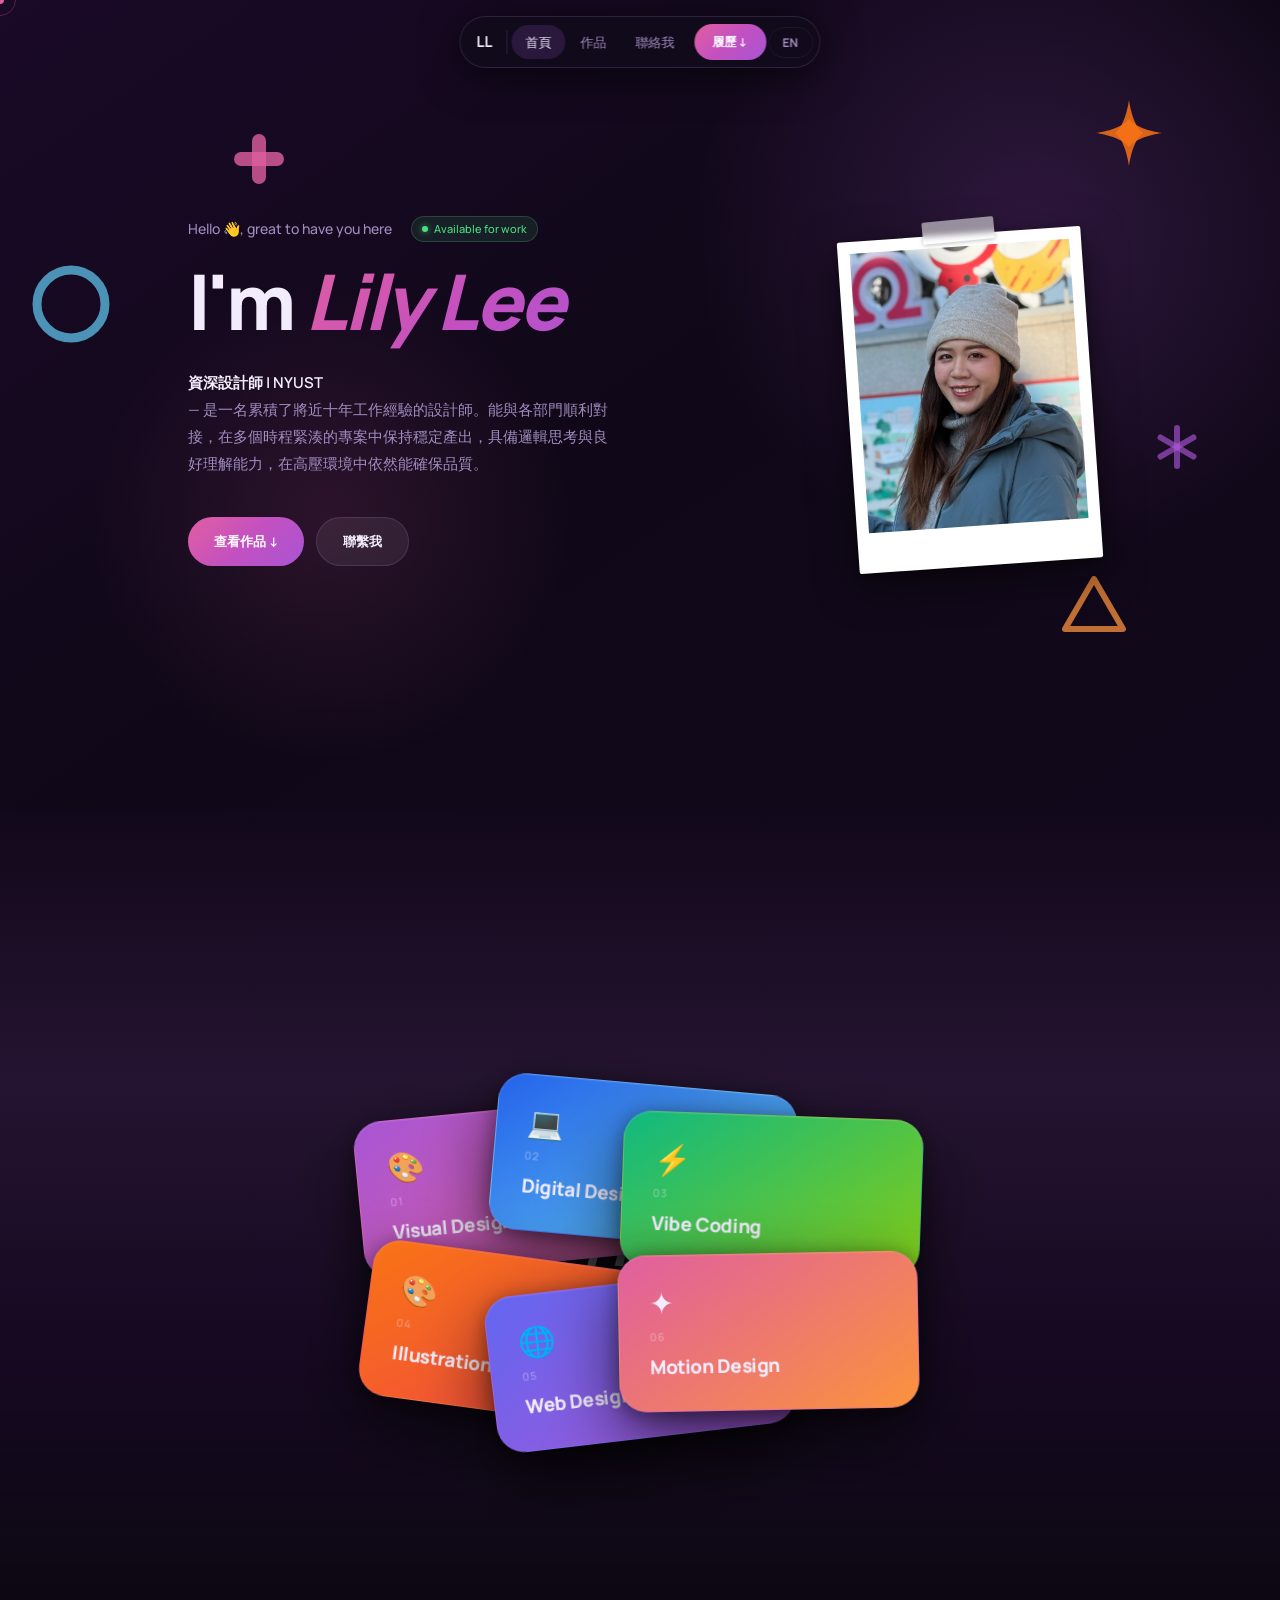
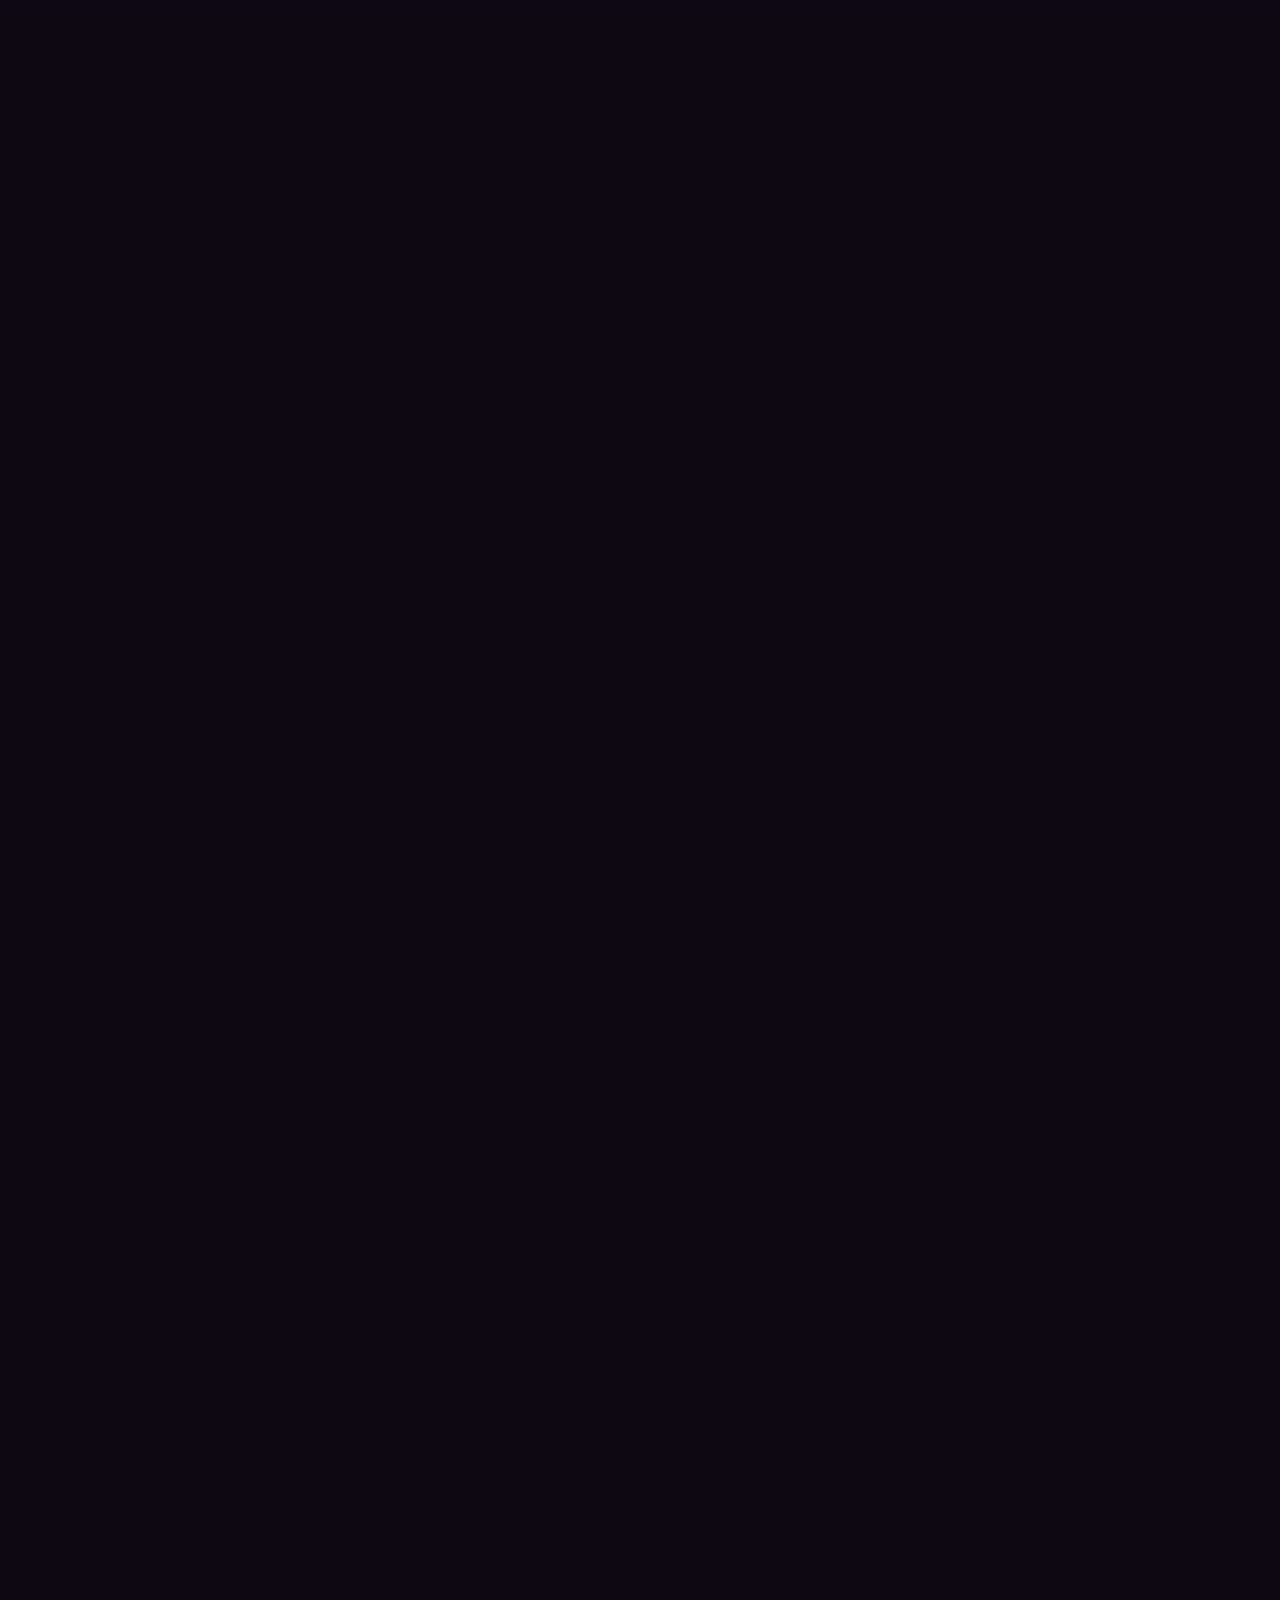
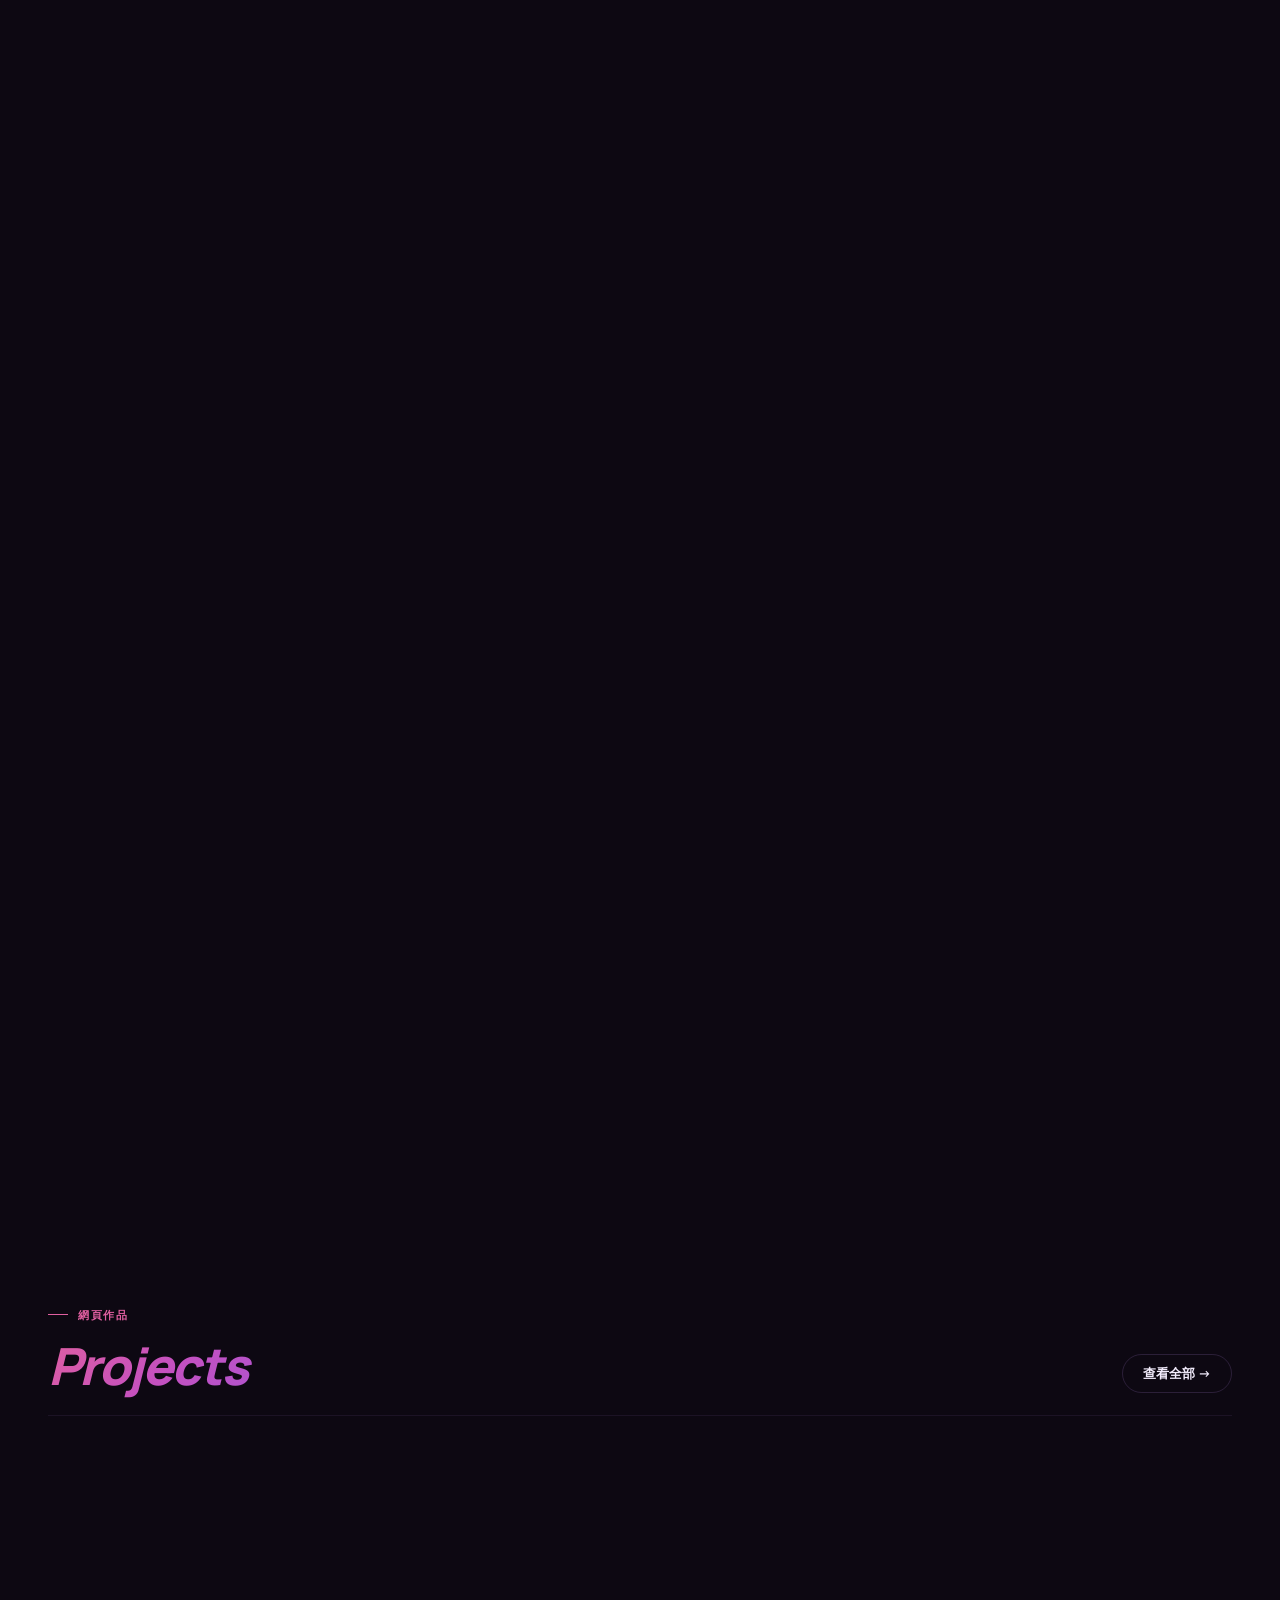
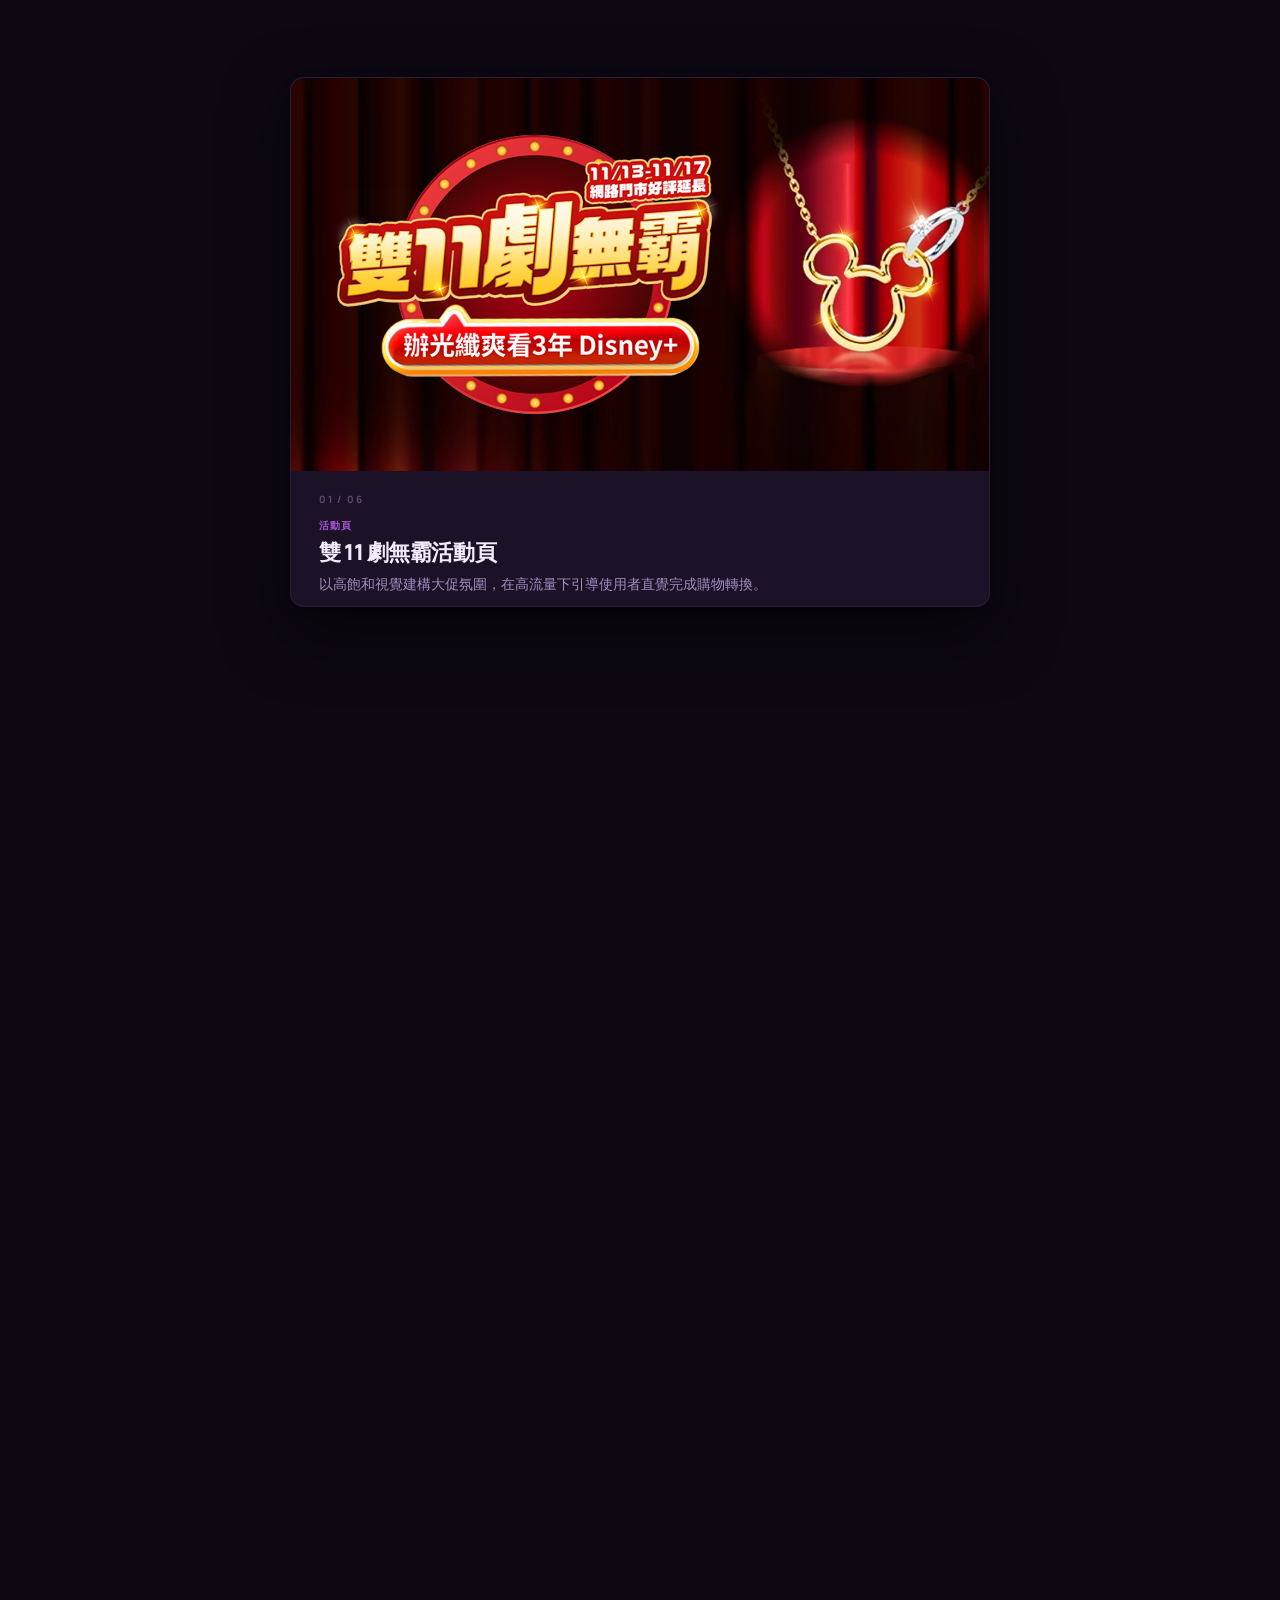
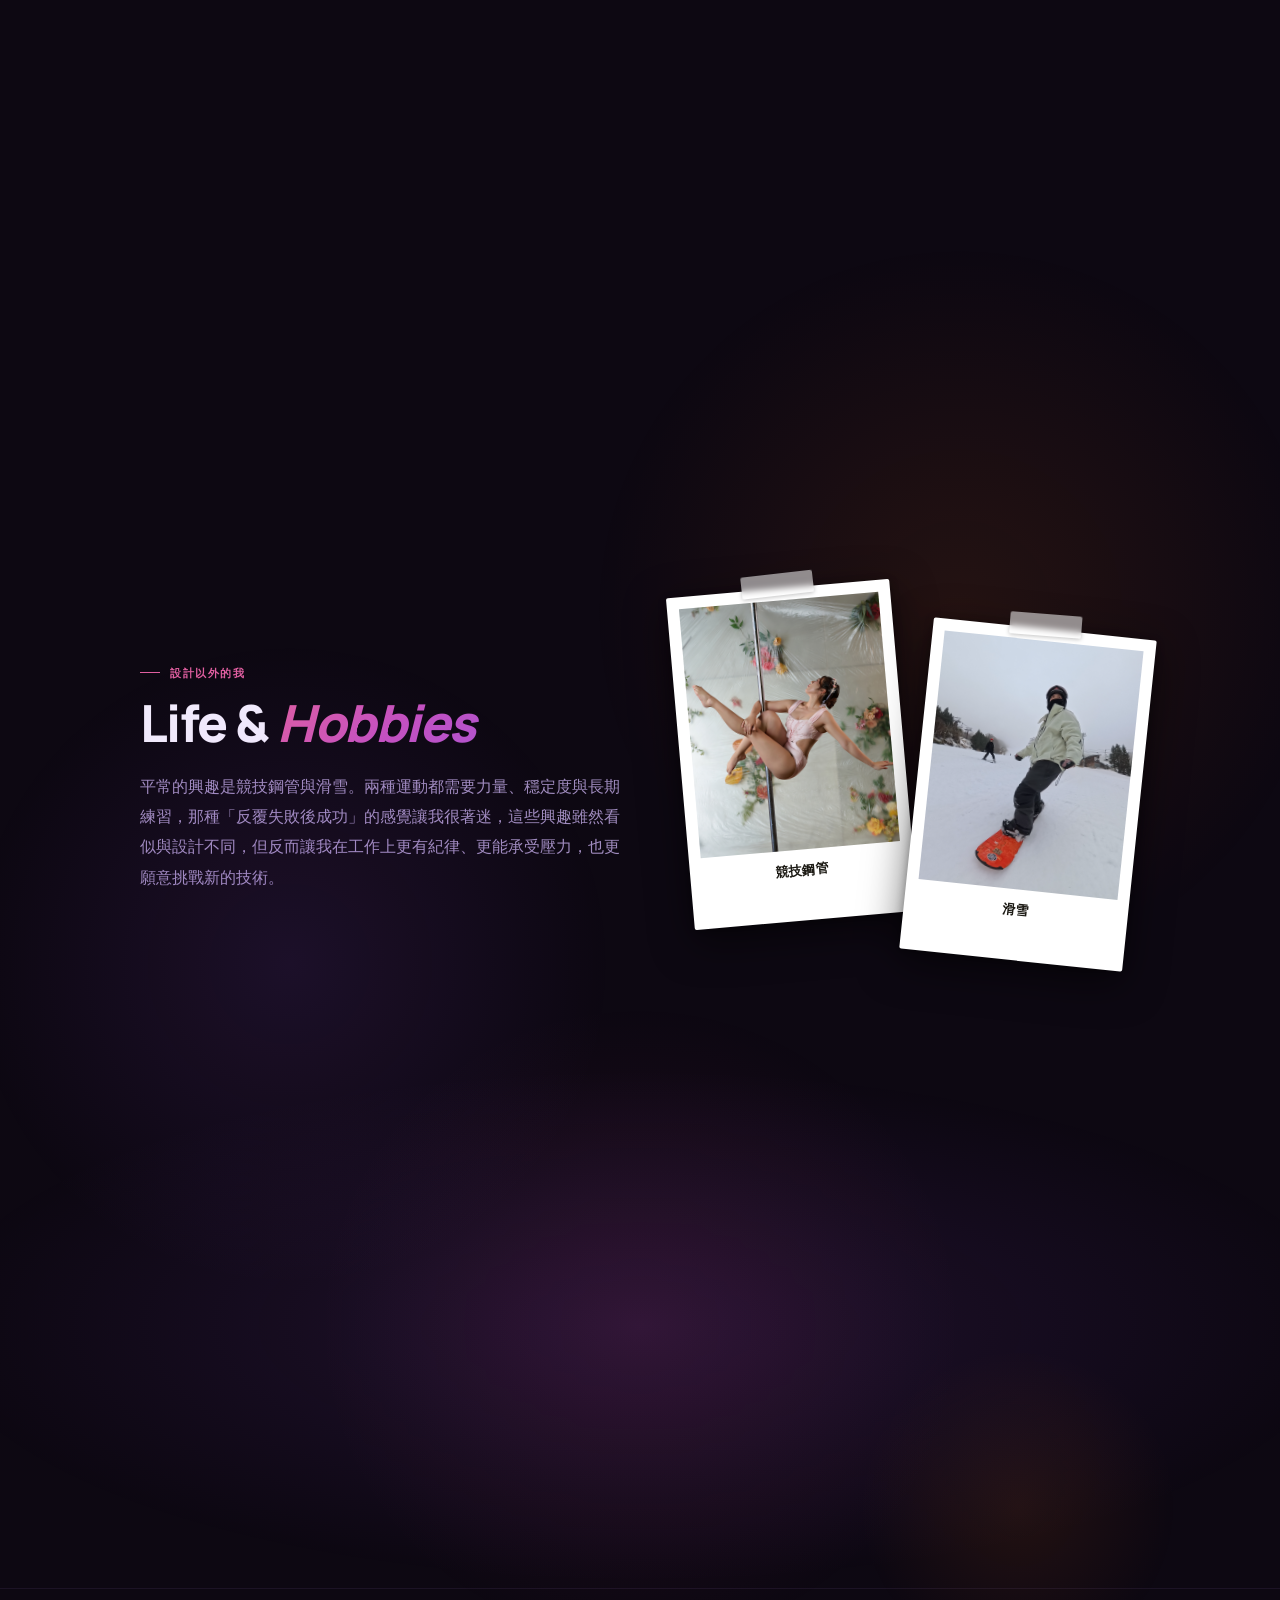
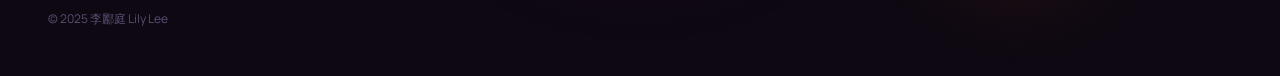
==== index.html @ 50ab71c8 "Add files via upload" ====
<!DOCTYPE html>
<html lang="zh-Hant">
<head>
<meta charset="UTF-8">
<meta name="viewport" content="width=device-width, initial-scale=1.0, maximum-scale=1.0, user-scalable=no">
<title>Lily Lee — Web Designer</title>
<link rel="icon" type="image/svg+xml" href="favicon.svg">
<link rel="preconnect" href="https://fonts.googleapis.com">
<link href="https://fonts.googleapis.com/css2?family=Manrope:wght@300;400;500;600;700;800&display=swap" rel="stylesheet">
<link rel="stylesheet" href="style.css">
</head>
<body>

<div class="cur" id="cur"></div>
<div class="cur-ring" id="curRing"></div>

<!-- ── FLOATING PILL NAV ── -->
<nav>
  <a href="#" class="nav-logo" onclick="goPage('home',event)">LL</a>
  <div class="nav-links" id="navLinks">
    <a href="#" id="nl-home" class="active" onclick="goPage('home',event)" data-i18n="nav-home">首頁</a>
    <a href="#" onclick="goAnchor('projects',event)" data-i18n="nav-projects">作品</a>
<a href="#" onclick="goAnchor('contact',event)" data-i18n="nav-contact">聯絡我</a>
  </div>
  <a href="#" class="nav-resume-btn" onclick="goPage('resume',event)" data-i18n="nav-resume">履歷 ↓</a>
  <button class="lang-btn" id="langBtn" onclick="toggleLang()">EN</button>
</nav>

<!-- ══════════════════════ HOME ══════════════════════ -->
<div id="page-home" class="page active" style="padding-top:0;">

  <!-- HERO -->
  <section class="hero">

    <!-- Geometric shapes -->
    <div class="hero-shapes">

      <!-- ✦ 4-star sparkle · top-right · orange · spins CW · parallax up fast -->
      <svg class="hs-spin-cw" data-depth="-0.08" width="72" height="72" style="top:12%;right:9%;" viewBox="0 0 72 72">
        <path d="M36 3C36 3 39 28 50 36C39 44 36 69 36 69C36 69 33 44 22 36C33 28 36 3 36 3Z" fill="#f97316" opacity=".85"/>
        <path d="M3 36C3 36 28 33 36 22C44 33 69 36 69 36C69 36 44 39 36 50C28 39 3 36 3 36Z" fill="#f97316" opacity=".85"/>
      </svg>

      <!-- ◯ thick circle ring · left · baby blue · parallax up slow -->
      <svg data-depth="-0.04" width="90" height="90" style="top:32%;left:2%;" viewBox="0 0 90 90">
        <circle cx="45" cy="45" r="34" fill="none" stroke="#60c8f0" stroke-width="9" opacity=".72"/>
      </svg>

      <!-- ✚ rounded cross · upper-left · pink · spins CCW -->
      <svg class="hs-spin-ccw" data-depth="-0.06" width="58" height="58" style="top:16%;left:18%;" viewBox="0 0 58 58">
        <rect x="22" y="4" width="14" height="50" rx="7" fill="#e05fa0" opacity=".8"/>
        <rect x="4" y="22" width="50" height="14" rx="7" fill="#e05fa0" opacity=".8"/>
      </svg>

      <!-- △ triangle outline · bottom-right · orange · parallax down -->
      <svg data-depth="0.06" width="64" height="56" style="bottom:22%;right:12%;" class="hs-hide-mobile" viewBox="0 0 64 56">
        <polygon points="32,3 61,53 3,53" fill="none" stroke="#fb923c" stroke-width="6" stroke-linejoin="round" opacity=".75"/>
      </svg>


      <!-- ✱ asterisk burst · center-right · purple · spins CW slow -->
      <svg class="hs-spin-cw" style="animation-duration:28s;top:52%;right:6%;" data-depth="-0.05" width="52" height="52" viewBox="0 0 52 52">
        <rect x="23" y="4" width="6" height="44" rx="3" fill="#a855d4" opacity=".65"/>
        <rect x="23" y="4" width="6" height="44" rx="3" fill="#a855d4" opacity=".65" transform="rotate(60 26 26)"/>
        <rect x="23" y="4" width="6" height="44" rx="3" fill="#a855d4" opacity=".65" transform="rotate(120 26 26)"/>
      </svg>

    </div>

    <div class="hero-inner">
      <div class="hero-left">
        <p class="hello-line reveal">
          <span data-i18n="hero-hello">Hello 👋，很高興你來到這裡</span> &nbsp;
          <span class="status-dot" data-i18n="hero-status">接受工作邀約</span>
        </p>
        <h1 class="hero-h1 reveal r2">
          I'm <span class="grad-text"><br class="mobile-br">Lily Lee</span>
        </h1>
        <p class="hero-bio reveal r3" data-i18n="hero-bio">
          <strong>李酈庭 (Lily Lee)</strong>
           <br>— 是一名累積了將近十年工作經驗的設計師。能與各部門順利對接，在多個時程緊湊的專案中保持穩定產出，具備邏輯思考與良好理解能力，在高壓環境中依然能確保品質。
        </p>
        <div class="btn-row reveal r4">
          <a href="#" class="btn-fill" onclick="goAnchor('projects',event)" data-i18n="hero-cta1">查看作品 ↓</a>
          <a href="#" class="btn-ghost" onclick="goAnchor('contact',event)" data-i18n="hero-cta2">聯繫我</a>
        </div>
      </div>

      <!-- 照片卡 -->
      <div class="hero-right">
        <div class="photo-card">
          <div class="photo-tape"></div>
          <div class="photo-frame">
            <img src="images/me2.webp" alt="Lily Lee">
          </div>
          <!-- 幾何裝飾 -->
          <svg class="photo-deco pd-star" viewBox="0 0 24 24" width="30" height="30">
            <path d="M12 1C12 1 13.2 10 17 12C13.2 14 12 23 12 23C12 23 10.8 14 7 12C10.8 10 12 1 12 1Z" fill="#fb923c"/>
            <path d="M1 12C1 12 10 10.8 12 7C14 10.8 23 12 23 12C23 12 14 13.2 12 17C10 13.2 1 12 1 12Z" fill="#fb923c"/>
          </svg>
          <svg class="photo-deco pd-ring" viewBox="0 0 32 32" width="36" height="36">
            <circle cx="16" cy="16" r="11" fill="none" stroke="#60c8f0" stroke-width="4"/>
          </svg>
          <svg class="photo-deco pd-cross" viewBox="0 0 24 24" width="26" height="26">
            <rect x="10" y="2" width="4" height="20" rx="2" fill="#e05fa0"/>
            <rect x="2" y="10" width="20" height="4" rx="2" fill="#e05fa0"/>
          </svg>
        </div>
      </div>
    </div>
  </section>

  <!-- ══ SKILLSET SCROLL ══ -->
  <div class="skillset-scroll" id="skillsetSection">
    <div class="skillset-sticky">

      <!-- Title underneath -->
      <div class="skillset-title-wrap">
        <p class="skillset-eyebrow" data-i18n="skills-eyebrow">What I bring to the table</p>
        <h2 class="skillset-h2">My <em>'Hire Me'</em><br>Skillset</h2>
        <ul class="sk-mobile-list">
          <li><span class="sk-ml-icon">🎨</span><span data-i18n="sk1">Visual Design</span></li>
          <li><span class="sk-ml-icon">💻</span><span data-i18n="sk2">Digital Design</span></li>
          <li><span class="sk-ml-icon">⚡</span><span data-i18n="sk3">Vibe Coding</span></li>
          <li><span class="sk-ml-icon">🎨</span><span data-i18n="sk4">Illustration</span></li>
          <li><span class="sk-ml-icon">🌐</span><span data-i18n="sk5">Web Design</span></li>
          <li><span class="sk-ml-icon">✦</span><span data-i18n="sk6">Motion &amp; Design</span></li>
        </ul>
      </div>

      <!-- Cards on top -->
      <div class="skillset-cards-stage" id="skStage">
        <div class="sk-card" id="sk0">
          <span class="sk-card-icon">🎨</span>
          <span class="sk-card-num">01</span>
          <span class="sk-card-name" data-i18n="sk1">Visual Design</span>
        </div>
        <div class="sk-card" id="sk1">
          <span class="sk-card-icon">💻</span>
          <span class="sk-card-num">02</span>
          <span class="sk-card-name" data-i18n="sk2">Digital Design</span>
        </div>
        <div class="sk-card" id="sk2">
          <span class="sk-card-icon">⚡</span>
          <span class="sk-card-num">03</span>
          <span class="sk-card-name" data-i18n="sk3">Vibe Coding</span>
        </div>
        <div class="sk-card" id="sk3">
          <span class="sk-card-icon">🎨</span>
          <span class="sk-card-num">04</span>
          <span class="sk-card-name" data-i18n="sk4">Illustration</span>
        </div>
        <div class="sk-card" id="sk4">
          <span class="sk-card-icon">🌐</span>
          <span class="sk-card-num">05</span>
          <span class="sk-card-name" data-i18n="sk5">Web Design</span>
        </div>
        <div class="sk-card" id="sk5">
          <span class="sk-card-icon">✦</span>
          <span class="sk-card-num">06</span>
          <span class="sk-card-name" data-i18n="sk6">Motion &amp;Design</span>
        </div>
      </div>

    </div>
  </div>

  <!-- WEB PROJECTS -->
  <section class="section" id="projects">
    <div class="sec-header reveal">
      <div>
        <p class="eyebrow" data-i18n="proj-eyebrow">網頁作品</p>
        <h2 class="sec-title"><span class="grad-text">Projects</span></h2>
      </div>
      <a href="#" class="view-all" onclick="goPage('portfolio',event)" data-i18n="proj-viewall">查看全部 →</a>
    </div>

  </section>

  <!-- STACKING PROJECT CARDS -->
  <div class="project-stack" id="projectStack">
    <div class="ps-sticky">
      <div class="ps-stage">

        <a href="https://stirring-tartufo-db40a0.netlify.app/" class="ps-card" id="ps0" target="_blank" rel="noopener">
          <div class="ps-thumb">
            <img src="images/project-01.webp" alt="雙11">
          </div>
          <div class="ps-body">
            <div class="ps-num">01 / 06</div>
            <span class="web-label" data-i18n="p1-label">活動頁</span>
            <div class="ps-name" data-i18n="p1-name">雙 11 劇無霸活動頁</div>
            <p class="ps-desc" data-i18n="p1-desc">強烈視覺張力帶動促銷氛圍的雙十一活動頁。</p>
            <div class="web-cta ps-cta"><span class="web-cta-text">View Project</span><div class="web-arrow">↗</div></div>
          </div>
        </a>

        <a href="/wbc.html" class="ps-card" id="ps1" target="_blank" rel="noopener">
          <div class="ps-thumb">
            <img src="images/project-09.webp" alt="WBC">
          </div>
          <div class="ps-body">
            <div class="ps-num">02 / 06</div>
            <span class="web-label" data-i18n="p2-label">活動頁</span>
            <div class="ps-name" data-i18n="p2-name">WBC活動頁</div>
            <p class="ps-desc" data-i18n="p2-desc">動感視覺呈現賽事臨場感。</p>
            <div class="web-cta ps-cta"><span class="web-cta-text">View Project</span><div class="web-arrow">↗</div></div>
          </div>
        </a>

        <a href="https://www.homeplus.net.tw/cable/page/bdkf2g" class="ps-card" id="ps2" target="_blank" rel="noopener">
          <div class="ps-thumb">
            <img src="images/project-03.webp" alt="智慧社區">
          </div>
          <div class="ps-body">
            <div class="ps-num">03 / 06</div>
            <span class="web-label" data-i18n="p3-label">活動頁</span>
            <div class="ps-name" data-i18n="p3-name">智慧社區活動頁</div>
            <p class="ps-desc" data-i18n="p3-desc">清晰呈現智慧家庭方案特色與使用情境。</p>
            <div class="web-cta ps-cta"><span class="web-cta-text">View Project</span><div class="web-arrow">↗</div></div>
          </div>
        </a>

        <a href="https://dribbble.com/abbylee1994" class="ps-card" id="ps3" target="_blank" rel="noopener">
          <div class="ps-thumb"><img src="images/project-04.webp" alt="插畫"></div>
          <div class="ps-body">
            <div class="ps-num">04 / 06</div>
            <span class="web-label" data-i18n="p4-label">平面 &amp; 插畫</span>
            <div class="ps-name" data-i18n="p4-name">平面與插畫作品集</div>
            <p class="ps-desc" data-i18n="p4-desc">Dribbble 上的平面設計與插畫創作。</p>
            <div class="web-cta ps-cta"><span class="web-cta-text">Dribbble ↗</span><div class="web-arrow">↗</div></div>
          </div>
        </a>

        <a href="https://effervescent-cannoli-8a8cd6.netlify.app/" class="ps-card" id="ps4" target="_blank" rel="noopener">
          <div class="ps-thumb"><img src="images/project-05.webp" alt="母親節"></div>
          <div class="ps-body">
            <div class="ps-num">05 / 06</div>
            <span class="web-label" data-i18n="p5-label">活動頁</span>
            <div class="ps-name" data-i18n="p5-name">歡慶母親節活動頁</div>
            <p class="ps-desc" data-i18n="p5-desc">溫暖色調情感導向的節日氛圍活動頁。</p>
            <div class="web-cta ps-cta"><span class="web-cta-text">View Project</span><div class="web-arrow">↗</div></div>
          </div>
        </a>

        <a href="https://incredible-licorice-6eb129.netlify.app/" class="ps-card" id="ps5" target="_blank" rel="noopener">
          <div class="ps-thumb"><img src="images/project-06.webp" alt="Cafe!n"></div>
          <div class="ps-body">
            <div class="ps-num">06 / 06</div>
            <span class="web-label" data-i18n="p6-label">活動頁</span>
            <div class="ps-name" data-i18n="p6-name">Cafe!n 活動頁</div>
            <p class="ps-desc" data-i18n="p6-desc">品牌個性結合清晰行動引導的咖啡品牌專頁。</p>
            <div class="web-cta ps-cta"><span class="web-cta-text">View Project</span><div class="web-arrow">↗</div></div>
          </div>
        </a>

      </div>
      <div class="ps-footer" id="psFooter">
        <a href="#" class="view-all-cta" onclick="goPage('portfolio',event)" data-i18n="proj-viewall">查看全部 →</a>
      </div>
    </div>
  </div>


  <!-- HOBBIES -->
  <section class="section hobbies-section">
    <div class="hobbies-inner">

      <!-- 左：文案 -->
      <div class="hobbies-text reveal">
        <p class="eyebrow" data-i18n="hobbies-eyebrow">設計以外的我</p>
        <h2 class="sec-title" style="margin-top:12px;">Life &amp; <span class="grad-text">Hobbies</span></h2>
        <p class="hobbies-body" data-i18n="hobbies-body">平常的興趣是競技鋼管與滑雪。兩種運動都需要力量、穩定度與長期練習，那種「反覆失敗後成功」的感覺讓我很著迷，這些興趣雖然看似與設計不同，但反而讓我在工作上更有紀律、更能承受壓力，也更願意挑戰新的技術。</p>
      </div>

      <!-- 右：兩張照片疊在一起 -->
      <div class="hobbies-photos reveal r2">

        <div class="hobby-photo-card hc-left">
          <div class="photo-tape"></div>
          <div class="photo-frame">
            <img src="images/poledancing.webp" alt="競技鋼管">
            <div class="hobby-label" data-i18n="hobby-pole">競技鋼管</div>
          </div>
          <svg class="photo-deco hpd-a" viewBox="0 0 24 24" width="28" height="28">
            <path d="M12 1C12 1 13.2 10 17 12C13.2 14 12 23 12 23C12 23 10.8 14 7 12C10.8 10 12 1 12 1Z" fill="#fb923c"/>
            <path d="M1 12C1 12 10 10.8 12 7C14 10.8 23 12 23 12C23 12 14 13.2 12 17C10 13.2 1 12 1 12Z" fill="#fb923c"/>
          </svg>
          <svg class="photo-deco hpd-b" viewBox="0 0 32 32" width="32" height="32">
            <circle cx="16" cy="16" r="11" fill="none" stroke="#a855d4" stroke-width="4"/>
          </svg>
        </div>

        <div class="hobby-photo-card hc-right">
          <div class="photo-tape"></div>
          <div class="photo-frame">
            <img src="images/snowboard.webp" alt="滑雪">
            <div class="hobby-label" data-i18n="hobby-snow">滑雪</div>
          </div>
          <svg class="photo-deco hpd-c" viewBox="0 0 24 24" width="26" height="26">
            <rect x="10" y="2" width="4" height="20" rx="2" fill="#e05fa0"/>
            <rect x="2" y="10" width="20" height="4" rx="2" fill="#e05fa0"/>
          </svg>
          <svg class="photo-deco hpd-d" viewBox="0 0 64 56" width="36" height="32">
            <polygon points="32,3 61,53 3,53" fill="none" stroke="#60c8f0" stroke-width="5" stroke-linejoin="round"/>
          </svg>
        </div>

      </div>

    </div>
  </section>

  <!-- CONTACT STRIP -->
  <section class="contact-strip" id="contact">
    <p class="c-label reveal" data-i18n="contact-label">保持聯繫</p>
    <h2 class="c-h2 reveal r2" data-i18n="contact-h2">有合作<br>想法<span class="grad-text">嗎？</span></h2>
    <a href="mailto:abbylee19940704@gmail.com" class="c-email reveal r3">abbylee19940704@gmail.com</a>
  </section>

  <footer>
    <span data-i18n="footer-copy">© 2025 李酈庭 Lily Lee</span>
  </footer>
</div>

<!-- ══════════════════════ RESUME ══════════════════════ -->
<div id="page-resume" class="page">
  <div class="resume-dl-bar">
    <a href="resume-print.html" target="_blank" class="resume-dl-btn">⬇ 下載 PDF</a>
  </div>
  <div class="resume-layout">
    <aside class="resume-sidebar">
      <div class="r-avatar-row">
        <div class="r-avatar">
          <img src="images/me2.webp" alt="Lily Lee">
        </div>
        <a href="resume-print.html" target="_blank" class="resume-dl-btn r-dl-mobile">⬇ 下載 PDF</a>
      </div>
      <div class="r-name">李酈庭</div>
      <div class="r-tag">Web Designer</div>
      <a href="mailto:abbylee19940704@gmail.com" class="r-contact">✉ abbylee19940704@gmail.com</a>
      <div class="r-contact">📍 Taiwan</div>
      <a href="https://dribbble.com/abbylee1994" target="_blank" rel="noopener" class="r-contact">🎨 dribbble.com/abbylee1994</a>
      <div class="r-sec-label" data-i18n="r-skills-label">技能</div>
      <div>
        <span class="skill-pill">Figma</span>
        <span class="skill-pill">Sketch</span>
        <span class="skill-pill">HTML/CSS</span>
        <span class="skill-pill">UI Design</span>
        <span class="skill-pill">After Effects</span>
        <span class="skill-pill">Illustration</span>
        <span class="skill-pill">Photoshop</span>
        <span class="skill-pill">Illustrator</span>
        <span class="skill-pill">InDesign</span>
      </div>
      <div class="r-sec-label" data-i18n="r-edu-label">學歷</div>
      <div style="font-size:13px;color:var(--ink2);line-height:1.7;">
        <span data-i18n="r-edu-school">國立雲林科技大學</span><br>
        <span style="color:var(--ink3);" data-i18n="r-edu-dept">創意生活設計系 · 2016</span>
      </div>
    </aside>
    <main class="resume-main">
      <h1 class="r-sec-title" data-i18n="r-about-title">關於我</h1>
      <div class="r-bio">
        <p data-i18n="r-bio-p1">來自台中，自幼受家庭薰陶對美學敏銳，畢業於國立雲林科技大學創意生活設計系。近十年歷程橫跨品牌視覺、插畫、活動頁與網站切版，擅長跨部門溝通，高壓環境下仍能穩定產出。</p>
        <p data-i18n="r-bio-p2">職涯從美術老師起步磨練溝通力；入行後以兩週自學 AE 獨立作業；2019 年隻身赴菲律賓擔任 UI 設計師，在陌生環境維持穩定輸出。目前於中嘉數位擔任資深網頁設計師，主導 Disney+、DAZN、雙 11 等大型活動頁。接案合作對象含公視台語台、教育部國教署、北市府熊讚，具扎實平面與插畫實力。</p>
      </div>
      <h1 class="r-sec-title" style="margin-top:40px;" data-i18n="r-work-title">工作經歷</h1>
      <div class="exp-item">
        <div class="exp-top">
          <div class="exp-role" data-i18n="exp1-role">資深網頁設計師</div>
          <div class="exp-period">2024/12 — <span data-i18n="exp-now">至今</span></div>
        </div>
        <div class="exp-co" data-i18n="exp1-co">中嘉數位股份有限公司</div>
        <ul class="exp-ul">
          <li data-i18n="exp1-li1">配合行銷策略優化官網內容頁面，提升整體視覺一致性。</li>
          <li data-i18n="exp1-li2">製作異業合作（Disney+、DAZN）、節慶檔期（雙11）之 KV、Banner 及活動頁。</li>
          <li data-i18n="exp1-li3">獨立負責專案時程追蹤與解決方案提出，確保穩定交付。</li>
        </ul>
      </div>
      <div class="exp-item">
        <div class="exp-top">
          <div class="exp-role" data-i18n="exp2-role">UI 設計師</div>
          <div class="exp-period">2019/08 — 2024/10</div>
        </div>
        <div class="exp-co" data-i18n="exp2-co">安博集團（菲律賓 / 遠端）</div>
        <ul class="exp-ul">
          <li data-i18n="exp2-li1">為旗下多個平台設計 UI/UX 介面與行銷素材，持續提升用戶體驗。</li>
          <li data-i18n="exp2-li2">製作 Motion Graphics 用於社群廣告與產品介紹影片。</li>
          <li data-i18n="exp2-li3">全遠端辦公環境下獨立完成任務，展現高度自律與精準交付能力。</li>
        </ul>
      </div>
      <div class="exp-item">
        <div class="exp-top">
          <div class="exp-role" data-i18n="exp3-role">設計助理</div>
          <div class="exp-period">2017/07 — 2019/07</div>
        </div>
        <div class="exp-co" data-i18n="exp3-co">bigbigchannel — 聯意投資股份有限公司</div>
        <ul class="exp-ul">
          <li data-i18n="exp3-li1">負責節目海報、社群內容及廣告橫幅設計製作。</li>
          <li data-i18n="exp3-li2">利用 After Effects 製作節目轉場特效與行銷影片。</li>
        </ul>
      </div>
      <div class="exp-item">
        <div class="exp-top">
          <div class="exp-role" data-i18n="exp5-role">平面設計接案</div>
          <div class="exp-period">2020 — <span data-i18n="exp-now">至今</span></div>
        </div>
        <div class="exp-co" data-i18n="exp5-co">自由接案（兼職）</div>
        <ul class="exp-ul">
          <li data-i18n="exp5-li1">合作客戶涵蓋公視台語台、教育部國教署、北市府熊讚等知名單位。</li>
          <li data-i18n="exp5-li2">負責插畫設計、視覺延伸與社群素材製作，獨立完成需求溝通至交付全流程。</li>
        </ul>
      </div>
      <div class="exp-item">
        <div class="exp-top">
          <div class="exp-role" data-i18n="exp4-role">美術老師</div>
          <div class="exp-period">2013/04 — 2017/01</div>
        </div>
        <div class="exp-co" data-i18n="exp4-co">郭老師美術教室 — 雲林縣虎尾鎮</div>
        <ul class="exp-ul">
          <li data-i18n="exp4-li1">規劃並教授兒童與青少年美術課程，涵蓋素描、水彩、彩繪等多樣化藝術形式。</li>
          <li data-i18n="exp4-li2">提供學生個別化創作指導，提升藝術技巧，培養創意表達能力。</li>
          <li data-i18n="exp4-li3">設計富教育意義的課程內容，激發學習興趣與美學素養。</li>
          <li data-i18n="exp4-li4">與家長保持良好溝通，定期回饋學生學習進度與成長狀況。</li>
        </ul>
      </div>
    </main>
  </div>
</div>

<!-- ══════════════════════ ABOUT ══════════════════════ -->

<!-- ══════════════════════ PORTFOLIO FULL ══════════════════════ -->
<div id="page-portfolio" class="page">
  <div class="port-hero">
    <p class="eyebrow" style="margin-bottom:12px;" data-i18n="port-eyebrow">所有作品</p>
    <h1 style="font-size:clamp(44px,6vw,80px);font-weight:800;letter-spacing:-.04em;line-height:1.0;margin-bottom:18px;color:var(--ink);">Portfolio</h1>
    <p style="font-size:15px;color:var(--ink2);max-width:460px;line-height:1.8;" data-i18n="port-desc">每個專案都是一次說故事的機會。</p>
  </div>
  <div class="section">
    <div class="web-grid">
      <a href="https://dribbble.com/abbylee1994" target="_blank" rel="noopener" class="web-card">
        <div class="web-thumb"><img src="images/project-04.webp" alt="插畫"></div>
        <div class="web-body"><span class="web-label" data-i18n="pp1-label">平面 &amp; 插畫</span><div class="web-name" data-i18n="pp1-name">平面與插畫作品集</div><p class="web-desc" data-i18n="pp1-desc">Dribbble 上的平面設計與插畫創作。</p><div class="web-cta"><span class="web-cta-text">Dribbble</span><div class="web-arrow">↗</div></div></div>
      </a>
      <a href="https://stirring-tartufo-db40a0.netlify.app/" target="_blank" rel="noopener" class="web-card">
        <div class="web-thumb"><img src="images/project-01.webp" alt="雙11"></div>
        <div class="web-body"><span class="web-label" data-i18n="pp2-label">活動頁</span><div class="web-name" data-i18n="pp2-name">雙 11 劇無霸活動頁</div><p class="web-desc" data-i18n="pp2-desc">強烈視覺張力帶動促銷氛圍。</p><div class="web-cta"><span class="web-cta-text">View Project</span><div class="web-arrow">↗</div></div></div>
      </a>
      <a href="https://www.homeplus.net.tw/cable/page/82" target="_blank" rel="noopener" class="web-card">
        <div class="web-thumb"><img src="images/project-02.webp" alt="DAZN"></div>
        <div class="web-body"><span class="web-label" data-i18n="pp3-label">活動頁</span><div class="web-name" data-i18n="pp3-name">運動看 DAZN 活動頁</div><p class="web-desc" data-i18n="pp3-desc">DAZN 串流平台合作活動專頁。</p><div class="web-cta"><span class="web-cta-text">View Project</span><div class="web-arrow">↗</div></div></div>
      </a>
      <a href="https://www.homeplus.net.tw/cable/page/bdkf2g" target="_blank" rel="noopener" class="web-card">
        <div class="web-thumb"><img src="images/project-03.webp" alt="智慧社區"></div>
        <div class="web-body"><span class="web-label" data-i18n="pp4-label">活動頁</span><div class="web-name" data-i18n="pp4-name">智慧社區活動頁</div><p class="web-desc" data-i18n="pp4-desc">智慧家庭方案清晰介紹頁。</p><div class="web-cta"><span class="web-cta-text">View Project</span><div class="web-arrow">↗</div></div></div>
      </a>
      <a href="wbc.html" target="_blank" rel="noopener" class="web-card">
        <div class="web-thumb"><img src="images/project-09.webp" alt="WBC經典賽"></div>
        <div class="web-body"><span class="web-label" data-i18n="pp5-label">活動頁</span><div class="web-name" data-i18n="pp5-name">WBC 經典賽活動頁</div><p class="web-desc" data-i18n="pp5-desc">世界棒球經典賽台灣主題活動視覺設計。</p><div class="web-cta"><span class="web-cta-text">View Project</span><div class="web-arrow">↗</div></div></div>
      </a>
      <a href="https://www.homeplus.net.tw/cable/page/2" target="_blank" rel="noopener" class="web-card">
        <div class="web-thumb"><img src="images/project-08.webp" alt="短約"></div>
        <div class="web-body"><span class="web-label" data-i18n="pp6-label">產品頁</span><div class="web-name" data-i18n="pp6-name">短約產品頁</div><p class="web-desc" data-i18n="pp6-desc">彈性短約方案清晰介紹頁。</p><div class="web-cta"><span class="web-cta-text">View Project</span><div class="web-arrow">↗</div></div></div>
      </a>
      <a href="https://www.homeplus.net.tw/cable/page/1" target="_blank" rel="noopener" class="web-card">
         <div class="web-thumb"><img src="images/project-07.webp" alt="升速"></div>
        <div class="web-body"><span class="web-label" data-i18n="pp7-label">產品頁</span><div class="web-name" data-i18n="pp7-name">升速產品頁</div><p class="web-desc" data-i18n="pp7-desc">網路升速方案產品頁。</p><div class="web-cta"><span class="web-cta-text">View Project</span><div class="web-arrow">↗</div></div></div>
      </a>
      <a href="https://effervescent-cannoli-8a8cd6.netlify.app/" target="_blank" rel="noopener" class="web-card">
        <div class="web-thumb"><img src="images/project-05.webp" alt="母親節"></div>
        <div class="web-body"><span class="web-label" data-i18n="pp8-label">活動頁</span><div class="web-name" data-i18n="pp8-name">歡慶母親節活動頁</div><p class="web-desc" data-i18n="pp8-desc">節日氛圍活動頁設計。</p><div class="web-cta"><span class="web-cta-text">View Project</span><div class="web-arrow">↗</div></div></div>
      </a>
      <a href="https://incredible-licorice-6eb129.netlify.app/" target="_blank" rel="noopener" class="web-card">
        <div class="web-thumb"><img src="images/project-06.webp" alt="Cafe!n"></div>
        <div class="web-body"><span class="web-label" data-i18n="pp9-label">活動頁</span><div class="web-name" data-i18n="pp9-name">Cafe!n 活動頁</div><p class="web-desc" data-i18n="pp9-desc">咖啡品牌活動專頁。</p><div class="web-cta"><span class="web-cta-text">View Project</span><div class="web-arrow">↗</div></div></div>
      </a>
    </div>
  </div>
  <footer><span data-i18n="port-footer">© 2025 李酈庭 Lily Lee</span><span>Web Designer · Taiwan</span></footer>
</div>

<script>
/* ── CURSOR ── */
const cur = document.getElementById('cur');
const ring = document.getElementById('curRing');
let mx=0, my=0, rx=0, ry=0;
document.addEventListener('mousemove', e => {
  mx = e.clientX; my = e.clientY;
  cur.style.left = mx + 'px'; cur.style.top = my + 'px';
});
(function animRing() {
  rx += (mx - rx) * .1; ry += (my - ry) * .1;
  ring.style.left = rx + 'px'; ring.style.top = ry + 'px';
  requestAnimationFrame(animRing);
})();

/* ── PAGE SWITCH ── */
let curPage = 'home';
function goPage(id, e) {
  if (e) e.preventDefault();
  document.querySelectorAll('.page').forEach(p => p.style.display = 'none');
  document.getElementById('page-' + id).style.display = 'block';
  curPage = id;
  window.scrollTo({ top: 0, behavior: 'instant' });
  document.querySelectorAll('#navLinks a').forEach(a => a.classList.remove('active'));
  const map = { home: 'nl-home' };
  if (map[id]) document.getElementById(map[id])?.classList.add('active');
  triggerReveal();
}

function goAnchor(id, e) {
  if (e) e.preventDefault();
  if (curPage !== 'home') {
    goPage('home', null);
    setTimeout(() => document.getElementById(id)?.scrollIntoView({ behavior: 'smooth' }), 120);
  } else {
    document.getElementById(id)?.scrollIntoView({ behavior: 'smooth' });
  }
}


/* ── SCROLL REVEAL ── */
function triggerReveal() {
  setTimeout(() => {
    document.querySelectorAll('.reveal:not(.visible)').forEach(el => {
      if (el.getBoundingClientRect().top < window.innerHeight * .93)
        el.classList.add('visible');
    });
  }, 60);
}
window.addEventListener('scroll', triggerReveal, { passive: true });
triggerReveal();

/* ── PROJECT STACK SCROLL ── */
(function(){
  const stack = document.getElementById('projectStack');
  if (!stack) return;
  const psCards = Array.from(document.querySelectorAll('#projectStack .ps-card'));
  const n = psCards.length;
  const steps = n - 1;

  function getProgress() {
    const scrollable = stack.offsetHeight - window.innerHeight;
    if (scrollable <= 0) return 0;
    return Math.min(Math.max(-stack.getBoundingClientRect().top / scrollable, 0), 1);
  }

  function easeOut3(t) { return 1 - Math.pow(1 - t, 3); }

  let rafId = null;

  function tick() {
    rafId = null;
    const p = getProgress();
    psCards.forEach((card, i) => {
      let cardsAbove = 0;
      for (let k = i + 1; k < n; k++) {
        const lp = Math.min(1, Math.max(0, (p - (k - 1) / steps) / (1 / steps)));
        cardsAbove += easeOut3(lp);
      }
      const scale = 1 - cardsAbove * 0.035;
      const yShift = cardsAbove * 10;

      let ty = 0;
      if (i > 0) {
        const lp = Math.min(1, Math.max(0, (p - (i - 1) / steps) / (1 / steps)));
        ty = (1 - easeOut3(lp)) * 100;
      }

      card.style.transform = `translateY(${ty}vh) translateY(-${yShift.toFixed(2)}px) scale(${scale.toFixed(4)})`;
      card.style.zIndex = 10 + i;
    });

    const footer = document.getElementById('psFooter');
    if (footer) footer.style.opacity = Math.max(0, (p - 0.85) / 0.15).toFixed(3);
  }

  window.addEventListener('scroll', () => {
    if (!rafId) rafId = requestAnimationFrame(tick);
  }, { passive: true });
  window.addEventListener('resize', () => {
    if (!rafId) rafId = requestAnimationFrame(tick);
  });
  tick();
})();

/* ── HERO SHAPES PARALLAX ── */
(function(){
  const shapes = document.querySelectorAll('.hero-shapes [data-depth]');
  function updateParallax(){
    const y = window.scrollY;
    shapes.forEach(el => {
      const depth = parseFloat(el.dataset.depth);
      // keep existing CSS animation transform by using translateY on the SVG element directly
      el.style.marginTop = (y * depth) + 'px';
    });
  }
  window.addEventListener('scroll', updateParallax, { passive:true });
})();

/* ── SKILLSET SCROLL ANIMATION ── */
(function () {
  const skDefs = [
    { id:'sk0', tx:-420, ty:-230, rot:-9,  initRot:-4  },
    { id:'sk1', tx:  10, ty:-310, rot: 3,  initRot: 6  },
    { id:'sk2', tx: 420, ty:-210, rot: 11, initRot:-2  },
    { id:'sk3', tx:-400, ty: 240, rot:  7, initRot: 8  },
    { id:'sk4', tx:   0, ty: 320, rot: -6, initRot:-7  },
    { id:'sk5', tx: 410, ty: 230, rot:-10, initRot: 3  },
  ];

  const skState = skDefs.map(d => ({ x:0, y:0, rot: d.initRot }));
  let skRaf = null;
  let skCards = null;

  function initSk() {
    skCards = skDefs.map(def => {
      const el = document.getElementById(def.id);
      if (!el) return null;
      el.style.transform = `rotate(${def.initRot}deg)`;
      return { ...def, el };
    }).filter(Boolean);
  }

  function lerpSk(a, b, t) { return a + (b - a) * t; }
  function easeOut3(t) { return 1 - Math.pow(1 - t, 3); }

  function getSkProgress() {
    const section = document.getElementById('skillsetSection');
    if (!section) return 0;
    const scrollRange = section.scrollHeight - window.innerHeight;
    if (scrollRange <= 0) return 0;
    const scrolled = -section.getBoundingClientRect().top;
    return Math.min(Math.max(scrolled / scrollRange, 0), 1);
  }

  function skTick() {
    if (!skCards) initSk();
    if (!skCards || !skCards.length) { skRaf = null; return; }

    const progress = getSkProgress();
    const eased = easeOut3(progress);
    let moving = false;
    const SPEED = 0.1;

    skCards.forEach((card, i) => {
      const s = skState[i];
      const tX  = card.tx * eased;
      const tY  = card.ty * eased;
      const tRot = card.initRot + (card.rot - card.initRot) * eased;
      s.x   = lerpSk(s.x,   tX,   SPEED);
      s.y   = lerpSk(s.y,   tY,   SPEED);
      s.rot = lerpSk(s.rot, tRot, SPEED);
      card.el.style.transform = `translate(${s.x}px,${s.y}px) rotate(${s.rot}deg)`;
      if (Math.abs(s.x-tX)>0.1 || Math.abs(s.y-tY)>0.1 || Math.abs(s.rot-tRot)>0.02) moving = true;
    });

    /* mobile skill list fades in as cards scatter */
    const mlEl = document.querySelector('.sk-mobile-list');
    if (mlEl) mlEl.style.opacity = Math.max(0, (eased - 0.5) * 2).toFixed(3);

    skRaf = moving ? requestAnimationFrame(skTick) : null;
  }

  window.addEventListener('scroll', () => {
    if (!skRaf) skRaf = requestAnimationFrame(skTick);
  }, { passive: true });

  requestAnimationFrame(skTick);
})();

/* ── I18N ── */
const i18n = {
  zh: {
    'nav-home': '首頁',
    'nav-projects': '作品',
    'nav-about': '關於我',
    'nav-contact': '聯絡我',
    'nav-resume': '履歷 ↓',
    'dr-home': '首頁 <span class="arr">↗</span>',
    'dr-projects': '作品 <span class="arr">↗</span>',
    'dr-about': '關於我 <span class="arr">↗</span>',
    'dr-contact': '聯絡我 <span class="arr">↗</span>',
    'dr-resume': '履歷 <span class="arr">↗</span>',
    'hero-hello': 'Hello 👋, great to have you here',
    'hero-status': 'Available for work',
    'hero-bio': '<strong>資深設計師 | NYUST</strong><br>— 是一名累積了將近十年工作經驗的設計師。能與各部門順利對接，在多個時程緊湊的專案中保持穩定產出，具備邏輯思考與良好理解能力，在高壓環境中依然能確保品質。',
    'hero-cta1': '查看作品 ↓',
    'hero-cta2': '聯繫我',
    'proj-eyebrow': '網頁作品',
    'proj-viewall': '查看全部 →',
    'p1-label': '活動頁', 'p1-name': '雙 11 劇無霸活動頁', 'p1-desc': '以高飽和視覺建構大促氛圍，在高流量下引導使用者直覺完成購物轉換。',
    'p2-label': '活動頁', 'p2-name': 'WBC 活動頁', 'p2-desc': '運用動態排版捕捉賽事張力，強化即時資訊的易讀性與互動感。',
    'p3-label': '活動頁', 'p3-name': '智慧社區活動頁', 'p3-desc': '將複雜的智慧家庭技術模組化，透過情境式導引降低使用者的理解門檻。',
    'p4-label': '平面 &amp; 插畫', 'p4-name': '平面與插畫作品集', 'p4-desc': '探索視覺符號與色彩的實驗性創作，展現多元的視覺表現力與細節。',
    'p5-label': '活動頁', 'p5-name': '歡慶母親節活動頁', 'p5-desc': '捨棄繁雜裝飾，以純粹的情感語彙營造溫馨基調，提升品牌的親近度。',
    'p6-label': '活動頁', 'p6-name': 'CAFE!N 活動頁', 'p6-desc': '延續品牌的職人極簡風格，在美學與導購點擊率之間取得精準平衡。',
    'know-h2': 'Get to know me?',
    'know-sub': '探索我的興趣、故事，以及工作之外的生活。',
    'hobbies-eyebrow': '設計以外的我', 'hobby-pole': '競技鋼管', 'hobby-snow': '滑雪',
    'hobbies-body': '平常的興趣是競技鋼管與滑雪。兩種運動都需要力量、穩定度與長期練習，那種「反覆失敗後成功」的感覺讓我很著迷，這些興趣雖然看似與設計不同，但反而讓我在工作上更有紀律、更能承受壓力，也更願意挑戰新的技術。',
    'contact-label': '保持聯繫',
    'contact-h2': '<span class="grad-text">Contact</span><br>Me',
    'skills-eyebrow': '我的技能包',
    'sk1':'Visual Design','sk2':'Digital Design','sk3':'Vibe Coding',
    'sk4':'Illustration','sk5':'Web Design','sk6':'Motion Design',
    'footer-copy': '© 2025 李酈庭 Lily Lee',
    'r-skills-label': '技能',
    'r-edu-label': '學歷',
    'r-about-title': '關於我',
    'r-bio-p1': '來自台中，自幼受家庭薰陶對美學敏銳，畢業於國立雲林科技大學創意生活設計系。近十年歷程橫跨品牌視覺、插畫、活動頁與網站切版，擅長跨部門溝通，高壓環境下仍能穩定產出。',
    'r-bio-p2': '職涯從美術老師起步磨練溝通力；入行後以兩週自學 AE 獨立作業；2019 年隻身赴菲律賓擔任 UI 設計師，在陌生環境維持穩定輸出。目前於中嘉數位擔任資深網頁設計師，主導 Disney+、DAZN、雙 11 等大型活動頁。接案合作對象含公視台語台、教育部國教署、北市府熊讚，具扎實平面與插畫實力。',
    'r-work-title': '工作經歷',
    'r-edu-school': '國立雲林科技大學',
    'r-edu-dept': '創意生活設計系 · 2016',
    'exp-now': '至今',
    'exp1-role': '資深網頁設計師', 'exp1-co': '中嘉數位股份有限公司',
    'exp1-li1': '配合行銷策略優化官網內容頁面，提升整體視覺一致性。',
    'exp1-li2': '製作異業合作（Disney+、DAZN）、節慶檔期（雙11）之 KV、Banner 及活動頁。',
    'exp1-li3': '獨立負責專案時程追蹤與解決方案提出，確保穩定交付。',
    'exp2-role': 'UI 設計師', 'exp2-co': '安博集團（菲律賓 / 遠端）',
    'exp2-li1': '為旗下多個平台設計 UI/UX 介面與行銷素材，持續提升用戶體驗。',
    'exp2-li2': '製作 Motion Graphics 用於社群廣告與產品介紹影片。',
    'exp2-li3': '全遠端辦公環境下獨立完成任務，展現高度自律與精準交付能力。',
    'exp3-role': '設計助理', 'exp3-co': 'bigbigchannel — 聯意投資股份有限公司',
    'exp3-li1': '負責節目海報、社群內容及廣告橫幅設計製作。',
    'exp3-li2': '利用 After Effects 製作節目轉場特效與行銷影片。',
    'exp5-role': '平面設計接案', 'exp5-co': '自由接案（兼職）',
    'exp5-li1': '合作客戶涵蓋公視台語台、教育部國教署、北市府熊讚等知名單位。',
    'exp5-li2': '負責插畫設計、視覺延伸與社群素材製作，獨立完成需求溝通至交付全流程。',
    'exp4-role': '美術老師', 'exp4-co': '郭老師美術教室 — 雲林縣虎尾鎮',
    'exp4-li1': '規劃並教授兒童與青少年美術課程，涵蓋素描、水彩、彩繪等多樣化藝術形式。',
    'exp4-li2': '提供學生個別化創作指導，提升藝術技巧，培養創意表達能力。',
    'exp4-li3': '設計富教育意義的課程內容，激發學習興趣與美學素養。',
    'exp4-li4': '與家長保持良好溝通，定期回饋學生學習進度與成長狀況。',
    'about-eyebrow': '關於我',
    'about-bio': '我是一名擁有近十年經驗的設計師，擅長將美感轉化為具邏輯的設計解決方案。職涯從美術老師起步，培養了極佳的溝通能力；隨後在聯意投資快速掌握 AE 動態設計，並挑戰自我前往菲律賓擔任 UI 設計師，在遠端環境中淬鍊出高度自律與跨文化溝通的能力。',
    'pole-eyebrow': '運動', 'pole-h2': '競技鋼管',
    'pole-desc': '我熱衷於「反覆失敗後終於成功」的挑戰。競技鋼管的每一個動作都需要精確的力量控制與肌肉記憶，這種對細節的執著也深深影響了我面對設計的態度——每一個像素都值得被認真對待。',
    'ski-eyebrow': '冒險', 'ski-h2': '滑雪',
    'ski-desc': '滑雪讓我學會在陌生環境中保持冷靜、快速適應。就像當年隻身前往菲律賓工作一樣，走出舒適圈，才能真正看見更寬廣的世界。',
    'about-connect-label': '有合作想法嗎？',
    'about-footer-copy': '© 2025 李酈庭 Lily Lee',
    'port-eyebrow': '所有作品',
    'port-desc': '從活動頁到品牌視覺，每個專案都是一次說故事的機會。近十年跨領域設計經驗的完整精選。',
    'pp1-label': '平面 &amp; 插畫', 'pp1-name': '平面與插畫作品集', 'pp1-desc': '探索視覺符號與色彩的實驗性創作，收錄於 Dribbble 的個人設計輯。',
    'pp2-label': '活動頁', 'pp2-name': '雙 11 劇無霸活動頁', 'pp2-desc': '以高飽和視覺建構大促氛圍，在高流量下引導使用者直覺完成購物轉換。',
    'pp3-label': '活動頁', 'pp3-name': '運動看 DAZN 活動頁', 'pp3-desc': '整合跨品牌視覺語彙，為運動串流平台打造具臨場感的聯名活動頁。',
    'pp4-label': '活動頁', 'pp4-name': '智慧社區活動頁', 'pp4-desc': '將複雜的智慧家庭技術模組化，透過情境式導引降低使用者的理解門檻。',
    'pp5-label': '活動頁', 'pp5-name': 'WBC 經典賽活動頁', 'pp5-desc': '運用動態排版捕捉賽事張力，結合台灣主題元素強化在地社群互動感。',
    'pp6-label': '產品頁', 'pp6-name': '短約產品頁', 'pp6-desc': '優化複雜資費的資訊層級，讓彈性方案更直覺，提升產品申辦意願。',
    'pp7-label': '產品頁', 'pp7-name': '升速產品頁', 'pp7-desc': '透過情境對比強化升速感，轉化技術規格為使用者有感的產品價值。',
    'pp8-label': '活動頁', 'pp8-name': '歡慶母親節活動頁', 'pp8-desc': '捨棄繁雜裝飾，以純粹的情感語彙營造溫馨基調，提升品牌的親近度。',
    'pp9-label': '活動頁', 'pp9-name': 'CAFE!N 活動頁', 'pp9-desc': '延續品牌的職人極簡風格，在美學與導購點擊率之間取得精準平衡。',
    'port-footer': '© 2025 李酈庭 Lily Lee',
  },
  en: {
    'nav-home': 'Home',
    'nav-projects': 'Projects',
    'nav-about': 'About me',
    'nav-contact': 'Reach me',
    'nav-resume': 'Resume ↓',
    'dr-home': 'Home <span class="arr">↗</span>',
    'dr-projects': 'Projects <span class="arr">↗</span>',
    'dr-about': 'About me <span class="arr">↗</span>',
    'dr-contact': 'Reach me <span class="arr">↗</span>',
    'dr-resume': 'Resume <span class="arr">↗</span>',
    'hero-hello': 'Hello 👋, great to have you here',
    'hero-status': 'Available for work',
    'hero-bio': '<strong>Senior Designer | NYUST</strong><br>— 10 years of design expertise. Proven ability to deliver high-quality results under pressure and lead complex, cross-functional projects with a strategic mindset.',
    'hero-cta1': 'View Projects ↓',
    'hero-cta2': 'Get in touch',
    'proj-eyebrow': 'Web Works',
    'proj-viewall': 'View all →',
    'p1-label': 'Campaign', 'p1-name': 'Double 11 Mega Event', 'p1-desc': 'Built an immersive shopping atmosphere through high-saturation visuals to drive user conversion under high traffic.',
    'p2-label': 'Campaign', 'p2-name': 'WBC Event Page', 'p2-desc': 'Utilized dynamic typography to capture the tension of the tournament while enhancing readability and engagement.',
    'p3-label': 'Campaign', 'p3-name': 'Smart Community Page', 'p3-desc': 'Modularized complex smart home features through scenario-based navigation to reduce user cognitive load.',
    'p4-label': 'Graphic & Illustration', 'p4-name': 'Design Portfolio', 'p4-desc': 'Explored experimental visual symbols and color palettes, showcasing versatile artistic expression and detail.',
    'p5-label': 'Campaign', 'p5-name': "Mother's Day Campaign", 'p5-desc': 'Minimalist emotional storytelling that establishes a warm brand tone to enhance user affinity.',
    'p6-label': 'Campaign', 'p6-name': 'CAFE!N Campaign', 'p6-desc': "Maintained the brand's minimalist craft aesthetic while achieving a precise balance between design and CTR.",
    'know-h2': 'Get to know me?',
    'know-sub': 'View the chapter on my interests, stories<br>and life outside of work.',
    'hobbies-eyebrow': 'Beyond Design', 'hobby-pole': 'Pole Sport', 'hobby-snow': 'Snowboarding',
    'hobbies-body': 'My hobbies are pole sport and snowboarding. Both demand strength, stability, and long-term practice. The feeling of finally succeeding after repeated failures is what keeps me hooked. While these may seem unrelated to design, they\'ve made me more disciplined, more resilient under pressure, and more willing to take on new challenges.',
    'contact-label': "Let's Connect",
    'contact-h2': '<span class="grad-text">Contact</span><br>Me',
    'skills-eyebrow': 'What I bring to the table',
    'sk1':'Visual Design','sk2':'Digital Design','sk3':'Vibe Coding',
    'sk4':'Illustration','sk5':'Web Design','sk6':'Motion Design',
    'footer-copy': '© 2025 Lily Lee',
    'r-skills-label': 'Skills',
    'r-edu-label': 'Education',
    'r-about-title': 'About Me',
    'r-bio-p1': 'From Taichung, with an early love for aesthetics nurtured by family. Graduated from the Department of Creative Design, National Yunlin University of Science & Technology. Nearly a decade of experience spanning brand identity, illustration, campaign pages, and web UI — skilled at cross-team collaboration and delivering quality under pressure.',
    'r-bio-p2': 'Career began as an art teacher, sharpening communication skills. Self-taught After Effects in two weeks to work independently. In 2019, relocated solo to the Philippines as a UI designer — thriving in an unfamiliar environment. Now a Senior Web Designer at Chunghwa, leading campaigns for Disney+, DAZN, and Double 11. Freelance clients include PTS Taigi, Ministry of Education (MOE), and Taipei City Government.',
    'r-work-title': 'Work Experience',
    'r-edu-school': 'National Yunlin Univ. of Science & Technology',
    'r-edu-dept': 'Creative Design · 2016',
    'exp-now': 'Now',
    'exp1-role': 'Senior Web Designer', 'exp1-co': 'Homeplus Digital Co., Ltd.',
    'exp1-li1': 'Optimized website content pages aligned with marketing strategy to improve visual consistency.',
    'exp1-li2': 'Produced KVs, banners, and campaign pages for brand partnerships (Disney+, DAZN) and seasonal events (Double 11).',
    'exp1-li3': 'Independently managed project timelines and proposed solutions to ensure stable delivery.',
    'exp2-role': 'UI Designer', 'exp2-co': 'ANVO Group (Philippines / Remote)',
    'exp2-li1': 'Designed UI/UX and marketing materials for multiple platforms to continuously enhance user experience.',
    'exp2-li2': 'Produced motion graphics for social media ads and product introduction videos.',
    'exp2-li3': 'Worked fully remotely with high autonomy, delivering tasks accurately and on schedule.',
    'exp3-role': 'Design Assistant', 'exp3-co': 'bigbigchannel — Lienyi Investment Co.',
    'exp3-li1': 'Created program posters, social media content, and advertising banners.',
    'exp3-li2': 'Produced program transitions and marketing videos using After Effects.',
    'exp5-role': 'Freelance Graphic Designer', 'exp5-co': 'Self-employed (Part-time)',
    'exp5-li1': 'Clients include PTS Taigi, Ministry of Education (MOE), and Taipei City Government.',
    'exp5-li2': 'Handled illustration, visual identity extension, and social media assets — from brief to delivery.',
    'exp4-role': 'Art Teacher', 'exp4-co': 'Guo Art Studio — Huwei, Yunlin',
    'exp4-li1': 'Planned and taught art courses for children and teens, covering drawing, watercolor, and painting.',
    'exp4-li2': 'Provided individualized creative guidance to improve students\' artistic skills and self-expression.',
    'exp4-li3': 'Designed engaging, educationally meaningful lesson content to cultivate aesthetic sensibility.',
    'exp4-li4': 'Maintained open communication with parents, providing regular feedback on student progress.',
    'about-eyebrow': 'About Me',
    'about-bio': "I'm a designer with nearly a decade of experience, transforming aesthetics into logical design solutions. My career started as an art teacher, sharpening communication skills. I then mastered AE motion design, and later challenged myself by moving to the Philippines as a UI designer — proving my adaptability and discipline in a remote, cross-cultural environment.",
    'pole-eyebrow': 'Sport', 'pole-h2': 'Pole Sport',
    'pole-desc': "I thrive on the challenge of failing repeatedly until I finally succeed. Every move in pole sport demands precise strength control and muscle memory — an obsession with detail that deeply influences how I approach design. Every pixel deserves to be taken seriously.",
    'ski-eyebrow': 'Adventure', 'ski-h2': 'Skiing',
    'ski-desc': "Snowboarding taught me to stay calm and adapt quickly in unfamiliar environments. Much like moving to the Philippines alone for work, stepping outside your comfort zone is where you discover a wider world.",
    'about-connect-label': 'Have something in mind?',
    'about-footer-copy': '© 2025 Lily Lee',
    'port-eyebrow': 'All Work',
    'port-desc': 'From campaign pages to brand visuals — every project is a chance to tell a story. A curated selection from nearly a decade of cross-disciplinary design.',
    'pp1-label': 'Graphic & Illustration', 'pp1-name': 'Design Portfolio', 'pp1-desc': 'Experimental exploration of visual symbols and color palettes on Dribbble.',
    'pp2-label': 'Campaign', 'pp2-name': 'Double 11 Mega Event', 'pp2-desc': 'Built an immersive shopping atmosphere to drive user conversion during high-traffic peak seasons.',
    'pp3-label': 'Campaign', 'pp3-name': 'DAZN Sports Campaign', 'pp3-desc': 'Integrated co-branded visual languages to create an immersive experience for the streaming platform.',
    'pp4-label': 'Campaign', 'pp4-name': 'Smart Community Page', 'pp4-desc': 'Modularized complex smart home features through scenario-based navigation to reduce cognitive load.',
    'pp5-label': 'Campaign', 'pp5-name': 'WBC Campaign Page', 'pp5-desc': 'Captured tournament tension with dynamic layouts and local elements to boost community engagement.',
    'pp6-label': 'Product', 'pp6-name': 'Short-term Plan Page', 'pp6-desc': 'Optimized information hierarchy for complex pricing, enhancing the clarity of flexible subscription plans.',
    'pp7-label': 'Product', 'pp7-name': 'Speed Upgrade Page', 'pp7-desc': 'Translated technical specs into user benefits through visual contrast to drive upgrade intent.',
    'pp8-label': 'Campaign', 'pp8-name': "Mother's Day Campaign", 'pp8-desc': 'Minimalist emotional storytelling that establishes a warm brand tone to enhance user affinity.',
    'pp9-label': 'Campaign', 'pp9-name': 'CAFE!N Campaign', 'pp9-desc': "Maintained the brand's minimalist craft aesthetic while balancing high-end design with conversion performance.",
    'port-footer': '© 2025 Lily Lee',
  }
};

let curLang = localStorage.getItem('lang') || 'zh';

function setLang(lang) {
  curLang = lang;
  localStorage.setItem('lang', lang);
  document.documentElement.lang = lang === 'zh' ? 'zh-Hant' : 'en';
  document.querySelectorAll('[data-i18n]').forEach(el => {
    const key = el.dataset.i18n;
    if (i18n[lang][key] !== undefined) el.innerHTML = i18n[lang][key];
  });
  document.getElementById('langBtn').textContent = lang === 'zh' ? 'EN' : '中';
}

function toggleLang() {
  setLang(curLang === 'zh' ? 'en' : 'zh');
}

setLang(curLang);

// Prevent pinch-to-zoom and horizontal swipe on iOS Safari
let _tsx = 0, _tsy = 0;
document.addEventListener('touchstart', function(e) {
  _tsx = e.touches[0].clientX;
  _tsy = e.touches[0].clientY;
}, { passive: true });
document.addEventListener('touchmove', function(e) {
  if (e.touches.length > 1) { e.preventDefault(); return; }
  const dx = Math.abs(e.touches[0].clientX - _tsx);
  const dy = Math.abs(e.touches[0].clientY - _tsy);
  if (dx > dy) e.preventDefault();
}, { passive: false });
let lastTap = 0;
document.addEventListener('touchend', function(e) {
  const now = Date.now();
  if (now - lastTap < 300) e.preventDefault();
  lastTap = now;
}, { passive: false });
</script>
</body>
</html>
---- style.css ----
*,*::before,*::after{box-sizing:border-box;margin:0;padding:0;}

:root{
  --bg:#0d0812;
  --bg2:#120b1a;
  --card:#1c1228;
  --card2:#231630;
  --ink:#f2ecfc;
  --ink2:#a08cbf;
  --ink3:#5c4d73;
  --line:rgba(200,150,255,.08);
  --line2:rgba(200,150,255,.16);
  --acc:#e05fa0;
  --acc2:#a855d4;
  --grad:linear-gradient(135deg,#3b0d60 0%,#1e0830 45%,#0d0812 100%);
  --grad-acc:linear-gradient(135deg,#e05fa0,#c450c0,#a855d4);
  --r:14px;
  --nav:68px;
}

html{scroll-behavior:smooth;overflow-x:clip;}
body{font-family:'Manrope',sans-serif;background:var(--bg);color:var(--ink);font-weight:400;line-height:1.6;overflow-x:clip;touch-action:pan-y;}

/* ── CURSOR ── */
.cur,.cur-ring{position:fixed;pointer-events:none;z-index:9999;border-radius:50%;transform:translate(-50%,-50%);}
.cur{width:8px;height:8px;background:var(--acc);transition:width .15s,height .15s;}
.cur-ring{width:32px;height:32px;border:1.5px solid rgba(224,95,160,.3);transition:width .3s,height .3s;}
@media(hover:none){.cur,.cur-ring{display:none;}}

/* ── FLOATING PILL NAV ── */
nav{
  position:fixed;top:16px;left:50%;transform:translateX(-50%);
  z-index:100;height:52px;
  display:flex;align-items:center;
  padding:0 6px;
  background:rgba(18,11,26,.82);
  backdrop-filter:blur(20px);
  border:1px solid var(--line2);
  border-radius:99px;
  box-shadow:0 8px 40px rgba(0,0,0,.6);
  white-space:nowrap;
  gap:2px;
}
.nav-logo{
  font-size:15px;font-weight:700;letter-spacing:-.01em;
  color:var(--ink);text-decoration:none;
  padding:0 14px 0 10px;margin-right:2px;
  border-right:1px solid var(--line2);
}
.nav-links{display:flex;gap:1px;}
.nav-links a{
  font-size:13px;font-weight:500;color:var(--ink2);
  text-decoration:none;padding:7px 14px;border-radius:99px;
  transition:background .15s,color .15s;
  -webkit-tap-highlight-color:transparent;
}
.nav-links a:hover,.nav-links a.active{background:rgba(180,100,255,.15);color:var(--ink);}
.nav-resume-btn{
  font-size:12px;font-weight:700;letter-spacing:.02em;
  background:var(--grad-acc);color:#fff;
  border:none;border-radius:99px;
  padding:8px 18px;margin-left:4px;cursor:pointer;
  text-decoration:none;white-space:nowrap;
  transition:opacity .15s,transform .15s;
}
.nav-resume-btn:hover{opacity:.85;transform:translateY(-1px);}

/* ── LANG BTN ── */
.lang-btn{
  background:none;border:1px solid var(--line);color:var(--ink2);
  font-family:inherit;font-size:12px;font-weight:700;letter-spacing:.06em;
  padding:6px 13px;border-radius:99px;cursor:pointer;
  transition:border-color .15s,color .15s;white-space:nowrap;
}
.lang-btn:hover{border-color:var(--ink);color:var(--ink);}


/* ── PAGE ── */
.page{display:none;padding-top:calc(var(--nav) + 24px);}
.page.active{display:block;}

/* ── HERO ── */
.hero{
  min-height:90svh;
  padding-top:0;
  background:linear-gradient(145deg,rgba(59,13,96,.28) 0%,rgba(18,8,28,.55) 50%,rgba(40,10,65,.2) 100%);
  position:relative;overflow:hidden;
}

/* ── HERO GEOMETRIC SHAPES ── */
.hero-shapes{position:absolute;inset:0;pointer-events:none;z-index:0;overflow:hidden;}
.hero-shapes svg{position:absolute;}
@keyframes spinCW  { to{ transform:rotate(360deg); } }
@keyframes spinCCW { to{ transform:rotate(-360deg); } }
@keyframes floatY  { 0%,100%{transform:translateY(0)} 50%{transform:translateY(-14px)} }
.hs-spin-cw  { transform-origin:center; animation:spinCW  18s linear infinite; }
.hs-spin-ccw { transform-origin:center; animation:spinCCW 14s linear infinite; }
.hs-float    { animation:floatY 4s ease-in-out infinite; }
.hero-inner{
  max-width:1000px;margin:0 auto;
  display:grid;grid-template-columns:1fr 340px;
  min-height:70svh;
}
.hero::before{
  content:'';position:absolute;
  width:700px;height:700px;border-radius:50%;
  background:radial-gradient(circle,rgba(168,85,212,.2) 0%,transparent 68%);
  top:-120px;right:-100px;pointer-events:none;
}
.hero::after{
  content:'';position:absolute;
  width:500px;height:500px;border-radius:50%;
  background:radial-gradient(circle,rgba(224,95,160,.13) 0%,transparent 68%);
  bottom:40px;left:80px;pointer-events:none;
}
.hero-left{
  padding:24px 48px 64px;
  display:flex;flex-direction:column;justify-content:flex-end;
  position:relative;z-index:1;
}
.hello-line{
  font-size:14px;font-weight:500;color:var(--ink2);
  margin-bottom:18px;display:flex;align-items:center;gap:8px;
}
.status-dot{
  display:inline-flex;align-items:center;gap:6px;
  background:rgba(74,222,128,.1);border:1px solid rgba(74,222,128,.22);
  border-radius:99px;padding:3px 10px;
  font-size:11px;color:#4ade80;
}
.status-dot::before{
  content:'';width:6px;height:6px;border-radius:50%;
  background:#4ade80;box-shadow:0 0 6px rgba(74,222,128,.7);flex-shrink:0;
}
.hero-h1{
  font-size:clamp(44px,6vw,92px);
  font-weight:800;letter-spacing:-.04em;line-height:1.06;
  margin-bottom:28px;color:var(--ink);
}
.grad-text{
  color:transparent;background:var(--grad-acc);
  -webkit-background-clip:text;background-clip:text;
  font-style:italic;
  padding-right: 1em;
}
.hero-bio{font-size:15px;color:var(--ink2);line-height:1.8;max-width:420px;margin-bottom:40px;}
.hero-bio strong{color:var(--ink);font-weight:600;}
.btn-row{display:flex;gap:12px;flex-wrap:wrap;}
.btn-fill{
  display:inline-flex;align-items:center;gap:6px;
  font-family:'Manrope',sans-serif;font-size:13px;font-weight:700;
  background:var(--grad-acc);color:#fff;
  border:none;border-radius:99px;padding:13px 26px;
  text-decoration:none;transition:opacity .2s,transform .18s;cursor:pointer;
}
.btn-fill:hover{opacity:.85;transform:translateY(-2px);}
.btn-ghost{
  display:inline-flex;align-items:center;gap:6px;
  font-family:'Manrope',sans-serif;font-size:13px;font-weight:600;
  background:rgba(255,255,255,.07);color:var(--ink);
  border:1px solid var(--line2);border-radius:99px;
  padding:13px 26px;text-decoration:none;
  transition:background .2s,transform .18s;
}
.btn-ghost:hover{background:rgba(255,255,255,.13);transform:translateY(-2px);}

/* ── HERO RIGHT — BADGE CARD ── */
.hero-right{
  position:relative;display:flex;align-items:flex-end;justify-content:center;
  padding-bottom:64px;
  z-index:1;
}
.photo-card{
  position:relative;
  display:inline-block;
  transform:rotate(-4deg);
  transition:transform .45s cubic-bezier(.34,1.56,.64,1);
  cursor:default;
}
.photo-card:hover{ transform:rotate(4deg); }
.photo-tape{
  position:absolute;
  top:-15px;left:50%;
  transform:translateX(-50%) rotate(-1.5deg);
  width:72px;height:22px;
  background:rgba(255,255,255,.52);
  border-radius:2px;
  box-shadow:0 1px 4px rgba(0,0,0,.25);
  z-index:2;
  backdrop-filter:blur(3px);
}
.photo-frame{
  background:#fff;
  padding:12px 12px 40px;
  box-shadow:0 12px 40px rgba(0,0,0,.55),0 2px 8px rgba(0,0,0,.3);
  border-radius:2px;
}
.photo-frame img{
  width:220px;height:280px;
  object-fit:cover;display:block;
}
/* 幾何裝飾 */
.photo-deco{
  position:absolute;
  opacity:0;
  transition:opacity .3s ease, transform .45s cubic-bezier(.34,1.56,.64,1);
  pointer-events:none;
}
.photo-card:hover .photo-deco{ opacity:1; }
.pd-star{
  top:-18px;right:-18px;
  transform:scale(.4) rotate(-30deg);
}
.photo-card:hover .pd-star{ transform:scale(1) rotate(20deg); }
.pd-ring{
  bottom:30px;right:-26px;
  transform:scale(.4);
}
.photo-card:hover .pd-ring{ transform:scale(1); }
.pd-cross{
  bottom:-14px;left:-18px;
  transform:scale(.4) rotate(20deg);
}
.photo-card:hover .pd-cross{ transform:scale(1) rotate(-15deg); }

/* ── HOBBIES ── */
.hobbies-section{
  text-align:left;
  position:relative;
  /* override .section max-width so bg blobs go full-width */
  max-width:none;
  margin-left:0;
  margin-right:0;
  /* no overflow:hidden — blobs bleed across section boundaries for smooth transitions */
}
.hobbies-section::before{
  content:'';position:absolute;
  width:800px;height:800px;border-radius:50%;
  background:radial-gradient(circle, rgba(249,115,22,0.10) 0%, transparent 65%);
  /* bleeds upward into previous section */
  top:-280px;right:-80px;pointer-events:none;z-index:0;
}
.hobbies-section::after{
  content:'';position:absolute;
  width:700px;height:700px;border-radius:50%;
  background:radial-gradient(circle, rgba(168,85,247,0.10) 0%, transparent 65%);
  /* bleeds downward into contact section */
  bottom:-250px;left:-60px;pointer-events:none;z-index:0;
}
.hobbies-inner{
  display:grid;
  grid-template-columns:1fr auto;
  align-items:center;
  gap:60px;
  max-width:1000px;
  margin-left:auto;
  margin-right:auto;
}
.hobbies-text{}
.hobbies-body{
  margin-top:20px;
  font-size:16px;line-height:1.9;
  color:var(--ink2);
  text-align: left;
}

/* Photo collage cluster — two cards side by side */
.hobbies-photos{
  position:relative;
  width:460px;
  height:380px;
  flex-shrink:0;
}
.hobby-photo-card{
  position:absolute;
  transition:transform .45s cubic-bezier(.34,1.56,.64,1);
  cursor:default;
}
.hobby-photo-card .photo-frame img{
  width:200px;height:250px;object-fit:cover;display:block;
}
.hobby-label{
  text-align:center;padding:10px 0 0;
  font-size:13px;font-weight:700;letter-spacing:.02em;
  color:#1c1a14;
}
/* Card 1: left side, tilted slightly left, sits a bit higher */
.hc-left{
  top:0;left:0;
  transform:rotate(-5deg);
  z-index:1;
}
.hc-left:hover{ transform:rotate(-1deg); z-index:5; }
/* Card 2: right side, tilted slightly right, sits a bit lower */
.hc-right{
  top:40px;right:0;
  transform:rotate(6deg);
  z-index:2;
}
.hc-right:hover{ transform:rotate(2deg); z-index:5; }

/* Deco shapes */
.hobby-photo-card .photo-deco{
  position:absolute;opacity:0;pointer-events:none;
  transition:opacity .3s ease,transform .45s cubic-bezier(.34,1.56,.64,1);
}
.hobby-photo-card:hover .photo-deco{ opacity:1; }
.hpd-a{ top:-18px;right:-18px;transform:scale(0.5) rotate(0deg); }
.hobby-photo-card:hover .hpd-a{ transform:scale(1) rotate(20deg); }
.hpd-b{ bottom:-16px;left:-16px;transform:scale(0.5); }
.hobby-photo-card:hover .hpd-b{ transform:scale(1); }
.hpd-c{ top:-18px;left:-14px;transform:scale(0.5) rotate(0deg); }
.hobby-photo-card:hover .hpd-c{ transform:scale(1) rotate(-15deg); }
.hpd-d{ bottom:-18px;right:-10px;transform:scale(0.5); }
.hobby-photo-card:hover .hpd-d{ transform:scale(1) rotate(10deg); }

@media(max-width:900px){
  .hobbies-inner{
    grid-template-columns:1fr;
    gap:48px;
    text-align:center;
  }
  .hobbies-photos{
    width:340px;
    height:300px;
    margin:0 auto;
  }
  .hobby-photo-card .photo-frame img{
    width:160px;height:200px;
  }
  .hc-right{ top:30px; }
}


/* ── SECTION ── */
.section{padding:96px 48px;max-width:1400px;margin-left:auto;margin-right:auto;}
.eyebrow{
  font-size:11px;font-weight:600;letter-spacing:.14em;text-transform:uppercase;
  color:var(--acc);margin-bottom:14px;
  display:flex;align-items:center;gap:10px;
}
.eyebrow::before{content:'';width:20px;height:1px;background:var(--acc);}
.sec-title{font-size:clamp(30px,4vw,52px);font-weight:800;letter-spacing:-.03em;line-height:1.08;color:var(--ink);text-align: left;}
.sec-title .grad-text{font-style:italic;}
.sec-header{
  display:flex;align-items:flex-end;justify-content:space-between;
  margin-bottom:44px;padding-bottom:22px;
  border-bottom:1px solid var(--line);
}
.view-all{
  font-size:13px;font-weight:700;color:var(--ink);text-decoration:none;
  border:1px solid var(--line2);border-radius:99px;
  padding:8px 20px;white-space:nowrap;
  transition:background .2s,border-color .2s,color .2s;
}
.view-all:hover{background:rgba(180,100,255,.15);border-color:var(--acc);color:var(--acc);}
.ps-footer{
  position:absolute;
  bottom:40px;left:50%;
  transform:translateX(-50%);
  opacity:0;
  transition:opacity .4s ease;
  z-index:20;
  white-space:nowrap;
}
.view-all-cta{
  font-size:15px;font-weight:700;letter-spacing:.01em;
  color:#fff;text-decoration:none;
  background:var(--grad-acc);
  border-radius:99px;padding:14px 36px;
  transition:opacity .2s,transform .2s;
  white-space:nowrap;
}
.view-all-cta:hover{opacity:.85;transform:translateY(-2px);}

/* ── WEB CARD GRID ── */
.web-grid{display:grid;grid-template-columns:repeat(3,1fr);gap:14px;}
.web-card{
  background:var(--card);border:1px solid var(--line);
  border-radius:var(--r);overflow:hidden;
  text-decoration:none;color:inherit;
  transition:transform .25s,box-shadow .25s,border-color .2s,translate .12s ease-out;
  display:flex;flex-direction:column;
  translate:0 0;
}
.web-card:hover{transform:translateY(-6px);box-shadow:0 20px 52px rgba(0,0,0,.55);border-color:var(--line2);}
.web-thumb{aspect-ratio:16/9;overflow:hidden;background:var(--card2);}
.web-thumb-inner{
  width:100%;height:100%;
  display:flex;align-items:center;justify-content:center;font-size:44px;
  transition:transform .5s cubic-bezier(.25,.46,.45,.94);
}
.web-card:hover .web-thumb-inner{transform:scale(1.06);}
.web-thumb img{width:100%;height:100%;object-fit:cover;display:block;transition:transform .5s cubic-bezier(.25,.46,.45,.94);}
.web-card:hover .web-thumb img{transform:scale(1.06);}
.web-body{padding:16px 18px 20px;flex:1;display:flex;flex-direction:column;gap:6px;}
.web-label{font-size:10px;font-weight:600;letter-spacing:.12em;text-transform:uppercase;color:var(--acc2);}
.web-name{font-size:14px;font-weight:700;letter-spacing:-.01em;color:var(--ink);line-height:1.3;}
.web-desc{font-size:12px;color:var(--ink2);line-height:1.6;flex:1;}
.web-cta{margin-top:10px;display:flex;align-items:center;justify-content:space-between;}
.web-cta-text{font-size:11px;font-weight:600;color:var(--ink3);}
.web-arrow{
  width:26px;height:26px;border-radius:50%;
  border:1px solid var(--line2);
  display:flex;align-items:center;justify-content:center;font-size:12px;color:var(--ink2);
  transition:background .2s,color .2s,transform .2s,border-color .2s;
}
.web-card:hover .web-arrow{background:var(--grad-acc);color:#fff;border-color:transparent;transform:rotate(45deg);}

/* ── PROJECT STACK (stacking scroll) ── */
#projects{padding-bottom:32px;}
.project-stack{height:600vh;position:relative;}
.ps-sticky{
  position:sticky;top:0;height:100vh;
  display:flex;align-items:center;justify-content:center;
  overflow:hidden;
}
.ps-stage{
  position:relative;
  width:min(700px,92vw);
  height:530px;
}
.ps-card{
  position:absolute;inset:0;
  background:var(--card);
  border:1px solid var(--line);
  border-radius:var(--r);
  overflow:hidden;
  text-decoration:none;color:inherit;
  display:flex;flex-direction:column;
  transform-origin:top center;
  will-change:transform;
  box-shadow:0 24px 64px rgba(0,0,0,.55),0 4px 16px rgba(0,0,0,.3);
  transition:box-shadow .3s;
}
.ps-card:hover{box-shadow:0 32px 80px rgba(0,0,0,.7),0 4px 16px rgba(0,0,0,.4);}
.ps-card:hover .web-arrow{background:var(--grad-acc);color:#fff;border-color:transparent;transform:rotate(45deg);}
.ps-thumb{
  width:100%;flex-shrink:0;
  aspect-ratio:16/9;overflow:hidden;
}
.ps-thumb img{width:100%;height:100%;object-fit:cover;display:block;}
.ps-thumb-emoji{
  display:flex;align-items:center;justify-content:center;
  font-size:72px;
}
.ps-body{
  flex:1;padding:20px 28px 24px;
  display:flex;flex-direction:column;justify-content:space-between;
  gap:6px;
}
.ps-num{
  font-size:10px;font-weight:700;letter-spacing:.18em;
  text-transform:uppercase;color:var(--ink3);margin-bottom:4px;
}
.ps-name{
  font-size:22px;font-weight:800;letter-spacing:-.02em;
  color:var(--ink);line-height:1.25;
}
.ps-desc{font-size:14px;color:var(--ink2);line-height:1.65;flex:1;}
.ps-cta{margin-top:12px;}
@media(max-width:900px){
  .sk-card{width:200px;padding:22px 20px;border-radius:20px;}
  .sk-card-icon{font-size:24px;}
  .sk-card-name{font-size:15px;}
  .ps-stage{width:min(360px,90vw);height:450px;}
  .ps-body{padding:14px 18px 18px;}
  .ps-name{font-size:17px;}
  .ps-desc{font-size:13px;}
  .ps-name{font-size:17px;}
  .ps-desc{font-size:13px;}
}

/* ── GRAPHIC MARQUEE ── */
.marquee-wrap{
  margin-top:52px;overflow:hidden;position:relative;cursor:pointer;
  border-top:1px solid var(--line);border-bottom:1px solid var(--line);
  text-decoration:none;display:block;
  width:100vw;left:50%;transform:translateX(-50%);
}
.m-track{
  display:flex;gap:10px;padding:14px 0;
  width:max-content;
  animation:mq 32s linear infinite;
}
.marquee-wrap:hover .m-track{animation-play-state:paused;}
@keyframes mq{from{transform:translateX(0);}to{transform:translateX(-50%)}}
.m-item{
  width:190px;height:144px;border-radius:10px;
  background:var(--card);border:1px solid var(--line);
  overflow:hidden;flex-shrink:0;
  display:flex;align-items:center;justify-content:center;
  font-size:11px;color:var(--ink3);letter-spacing:.06em;
  transition:border-color .2s;
}
.marquee-wrap:hover .m-item{border-color:var(--line2);}
.m-item img{width:100%;height:100%;object-fit:cover;display:block;}

/* ── GET TO KNOW ME ── */
.know-section{
  background:var(--bg2);padding:96px 48px 0;max-width:1400px;margin-left:auto;margin-right:auto;
  display:flex;flex-direction:column;align-items:center;
  text-align:center;overflow:hidden;
  border-top:1px solid var(--line);
}
.know-h2{
  font-size:clamp(48px,7vw,90px);font-weight:800;
  letter-spacing:-.04em;line-height:1.0;
  font-style:italic;margin-bottom:14px;color:var(--ink);
}
.know-sub{font-size:15px;color:var(--ink2);line-height:1.7;margin-bottom:32px;}
.know-btn{
  width:52px;height:52px;border-radius:50%;
  background:var(--grad-acc);color:#fff;
  border:none;font-size:22px;font-weight:700;
  display:flex;align-items:center;justify-content:center;
  cursor:pointer;margin-bottom:52px;
  transition:transform .2s,filter .2s;
  -webkit-tap-highlight-color:transparent;
}
.know-btn:hover{transform:scale(1.1);filter:brightness(.9);}
.photo-fan{width:100%;max-width:860px;position:relative;height:260px;}
.fan-photo{
  position:absolute;bottom:0;width:170px;aspect-ratio:3/4;
  border-radius:14px;border:3px solid var(--bg2);
  box-shadow:0 8px 28px rgba(0,0,0,.55);overflow:hidden;
  display:flex;align-items:center;justify-content:center;
  font-size:11px;color:var(--ink3);background:var(--card);
}
.fan-photo::before{
  content:'';position:absolute;top:10px;right:10px;
  width:11px;height:11px;border-radius:50%;
  background:var(--acc);box-shadow:0 1px 4px rgba(0,0,0,.4);z-index:2;
}
.fan-photo img{width:100%;height:100%;object-fit:cover;}
.fan-photo:nth-child(1){left:calc(50% - 300px);transform:rotate(-8deg) translateY(18px);}
.fan-photo:nth-child(2){left:calc(50% - 120px);transform:rotate(-3deg) translateY(6px);}
.fan-photo:nth-child(3){left:calc(50% + 60px);transform:rotate(3deg) translateY(4px);}
.fan-photo:nth-child(4){left:calc(50% + 230px);transform:rotate(8deg) translateY(14px);}

/* ── CONTACT STRIP ── */
.contact-strip{
  padding:120px 48px;
  display:flex;flex-direction:column;align-items:center;
  text-align:center;gap:24px;
  position:relative;
  /* no border-top, no overflow:hidden — blob from hobbies bleeds in from above */
  background:radial-gradient(ellipse 80% 70% at 50% 50%, rgba(168,85,247,0.12) 0%, transparent 70%);
}
.contact-strip::before{
  content:'';position:absolute;
  width:700px;height:700px;border-radius:50%;
  background:radial-gradient(circle, rgba(236,72,153,0.09) 0%, transparent 65%);
  top:50%;left:50%;transform:translate(-50%,-50%);
  pointer-events:none;
}
.contact-strip::after{
  content:'';position:absolute;
  width:320px;height:320px;border-radius:50%;
  background:radial-gradient(circle, rgba(249,115,22,0.09) 0%, transparent 70%);
  bottom:-80px;right:8%;pointer-events:none;
}
.c-label{font-size:11px;font-weight:600;letter-spacing:.14em;text-transform:uppercase;color:var(--acc);}
.c-h2{font-size:clamp(42px,7vw,88px);font-weight:800;letter-spacing:-.04em;line-height:1.0;color:var(--ink);}
.c-h2 .grad-text{font-style:italic; padding-right: 1em;}
.c-email{
  font-size:clamp(16px,2vw,24px);font-weight:500;color:var(--ink2);
  text-decoration:none;border-bottom:1px solid var(--line2);padding-bottom:3px;
  transition:color .2s,border-color .2s;
}
.c-email:hover{color:var(--acc);border-color:var(--acc);}
.socials{display:flex;gap:24px;flex-wrap:wrap;justify-content:center;}
.social{font-size:12px;font-weight:600;letter-spacing:.08em;text-transform:uppercase;color:var(--ink3);text-decoration:none;transition:color .2s;}
.social:hover{color:var(--acc);}

/* ── FOOTER ── */
footer{
  border-top:1px solid var(--line);padding:20px 48px;max-width:1400px;margin-left:auto;margin-right:auto;
  display:flex;align-items:center;justify-content:space-between;
  font-size:12px;color:var(--ink3);
}

/* ── RESUME ── */
.resume-dl-bar{display:flex;justify-content:flex-end;padding:16px 48px 0;max-width:1400px;margin:0 auto;}
.resume-dl-btn{display:inline-flex;align-items:center;gap:6px;padding:9px 22px;background:linear-gradient(135deg,#f97316,#e05fa0);color:#fff;border-radius:99px;font-size:13px;font-weight:700;text-decoration:none;transition:opacity .2s;box-shadow:0 4px 16px rgba(249,115,22,.35);}
.resume-dl-btn:hover{opacity:.82;}
/* mobile-only button next to avatar */
.r-avatar-row{display:flex;align-items:center;gap:0;margin-bottom:0;}
.r-dl-mobile{display:none;}
@media(max-width:900px){
  .resume-dl-bar{display:none;}
  .r-avatar-row{justify-content:space-between;align-items:center;width:100%;margin-bottom:16px;}
  .r-dl-mobile{display:inline-flex;font-size:12px;padding:8px 16px;}
}
.resume-layout{display:grid;grid-template-columns:280px 1fr;min-height:calc(100svh - var(--nav));max-width:1400px;margin-left:auto;margin-right:auto;}
.resume-sidebar{background:var(--card);border-right:1px solid var(--line);padding:52px 32px;}
.resume-main{padding:52px 48px;}
.r-avatar{
  width:72px;height:72px;border-radius:50%;
  background:var(--card2);border:1px solid var(--line2);
  display:flex;align-items:center;justify-content:center;
  font-size:24px;margin-bottom:18px;overflow:hidden;
}
.r-avatar img{width:100%;height:100%;object-fit:cover;}
.r-name{font-size:20px;font-weight:800;letter-spacing:-.02em;margin-bottom:4px;color:var(--ink);}
.r-tag{font-size:12px;color:var(--ink3);letter-spacing:.06em;margin-bottom:24px;}
.r-contact{
  display:flex;align-items:center;gap:10px;font-size:13px;color:var(--ink2);
  padding:10px 0;border-bottom:1px solid var(--line);text-decoration:none;transition:color .2s;
}
.r-contact:hover{color:var(--acc);}
.r-sec-label{font-size:10px;font-weight:600;letter-spacing:.14em;text-transform:uppercase;color:var(--ink3);margin:24px 0 10px;}
.skill-pill{display:inline-block;font-size:12px;border:1px solid var(--line2);border-radius:99px;padding:4px 12px;margin:4px 4px 0 0;color:var(--ink2);}
.r-sec-title{font-size:26px;font-weight:800;letter-spacing:-.02em;margin-bottom:24px;padding-bottom:16px;border-bottom:1px solid var(--line);color:var(--ink);}
.r-bio{margin-bottom:8px;display:flex;flex-direction:column;gap:14px;}
.r-bio p{font-size:14px;color:var(--ink2);line-height:1.8;}
.exp-item{margin-bottom:36px;}
.exp-top{display:flex;justify-content:space-between;margin-bottom:4px;}
.exp-role{font-size:17px;font-weight:700;letter-spacing:-.01em;color:var(--ink);}
.exp-period{font-size:12px;color:var(--ink3);}
.exp-co{font-size:13px;color:var(--ink2);margin-bottom:10px;}
.exp-ul{list-style:none;padding:0;}
.exp-ul li{font-size:13px;color:var(--ink2);line-height:1.7;padding-left:16px;position:relative;margin-bottom:6px;}
.exp-ul li::before{content:'—';position:absolute;left:0;color:var(--acc);font-size:12px;}

/* ── ABOUT ── */
/* ── SKILLSET SCROLL ── */
.skillset-scroll{height:400vh;position:relative;}
.skillset-sticky{
  position:sticky;top:0;height:100vh;overflow:hidden;
  display:flex;align-items:center;justify-content:center;
  background:linear-gradient(180deg,rgba(40,10,65,.2) 0%,rgba(168,85,212,.16) 30%,rgba(59,13,96,.2) 60%,var(--bg) 90%);
}
.skillset-title-wrap{
  position:absolute;text-align:center;z-index:5;
  pointer-events:none;user-select:none;
}
.skillset-eyebrow{
  font-size:11px;font-weight:700;letter-spacing:.2em;
  text-transform:uppercase;color:var(--ink3);margin-bottom:14px;
}
.skillset-h2{
  font-size:clamp(32px,5vw,60px);font-weight:800;
  color:var(--ink);letter-spacing:-.04em;line-height:1.1;font-style:italic;
}
.skillset-cards-stage{
  position:absolute;inset:0;
  display:flex;align-items:center;justify-content:center;
  z-index:10;
}
.sk-card{
  position:absolute;width:300px;padding:32px 30px;border-radius:28px;
  display:flex;flex-direction:column;gap:10px;will-change:transform;
  border:1px solid rgba(200,150,255,.15);
  box-shadow:0 28px 72px rgba(0,0,0,.65),0 4px 20px rgba(0,0,0,.4),inset 0 1px 0 rgba(255,255,255,.07);
}
.sk-card:nth-child(1){background:linear-gradient(145deg,#a855d4,#e05fa0);}
.sk-card:nth-child(2){background:linear-gradient(145deg,#2563eb,#60c8f0);}
.sk-card:nth-child(3){background:linear-gradient(145deg,#10b981,#84cc16);}
.sk-card:nth-child(4){background:linear-gradient(145deg,#f97316,#ef4444);}
.sk-card:nth-child(5){background:linear-gradient(145deg,#6366f1,#a855d4);}
.sk-card:nth-child(6){background:linear-gradient(145deg,#e05fa0,#fb923c);}
.sk-card-icon{font-size:30px;line-height:1;}
.sk-card-num{
  font-size:11px;font-weight:700;letter-spacing:.12em;
  text-transform:uppercase;color:rgba(242,236,252,.3);
}
.sk-card-name{
  font-size:19px;font-weight:800;color:var(--ink);
  letter-spacing:-.02em;line-height:1.25;
}
.sk-mobile-list{
  list-style:none;margin-top:28px;
  display:flex;flex-direction:column;gap:10px;
  pointer-events:none;
}
.sk-mobile-list li{
  display:flex;align-items:center;gap:12px;
  font-size:15px;font-weight:700;color:var(--ink);
  letter-spacing:-.01em;
}
.sk-ml-icon{font-size:18px;line-height:1;}
@media(min-width:901px){.sk-mobile-list{display:none!important;}}

.about-hero{padding:80px 48px 52px;border-bottom:1px solid var(--line);max-width:1200px;margin-left:auto;margin-right:auto;}
.about-posts{border-top:1px solid var(--line);max-width:1200px;margin-left:auto;margin-right:auto;}
.about-post{display:grid;grid-template-columns:1fr 1fr;min-height:480px;border-bottom:1px solid var(--line);}
.about-post.reverse .about-post-img{order:2;}
.about-post.reverse .about-post-text{order:1;}
.about-post-img{overflow:hidden;}
.about-post-img img{width:100%;height:100%;object-fit:cover;display:block;transition:transform .6s ease;}
.about-post:hover .about-post-img img{transform:scale(1.04);}
.about-post-text{padding:60px 52px;display:flex;flex-direction:column;justify-content:center;gap:14px;border-left:1px solid var(--line);}
.about-post.reverse .about-post-text{border-left:none;border-right:1px solid var(--line);}
.about-post-text h2{font-size:32px;font-weight:800;letter-spacing:-.03em;color:var(--ink);}

/* ── PORTFOLIO FULL ── */
.port-hero{padding:80px 48px 52px;border-bottom:1px solid var(--line);max-width:1400px;margin-left:auto;margin-right:auto;}

/* ── CONTACT PAGE ── */
.contact-page{display:grid;grid-template-columns:1fr 1fr;min-height:calc(100svh - var(--nav));}
.contact-left{padding:72px 56px;border-right:1px solid var(--line);display:flex;flex-direction:column;justify-content:center;}
.contact-right{padding:72px 56px;background:var(--card);display:flex;flex-direction:column;justify-content:center;gap:24px;}
.c-item{padding:24px 0;border-bottom:1px solid var(--line);}
.c-item-label{font-size:10px;letter-spacing:.14em;text-transform:uppercase;color:var(--ink3);margin-bottom:8px;}
.c-item-val{font-size:20px;font-weight:600;letter-spacing:-.01em;color:var(--ink);}
.c-item-val a{color:var(--ink);text-decoration:none;transition:color .2s;}
.c-item-val a:hover{color:var(--acc);}
.form-group{display:flex;flex-direction:column;gap:6px;}
.form-label{font-size:11px;letter-spacing:.1em;text-transform:uppercase;color:var(--ink3);}
.form-input,.form-textarea{
  font-family:'Manrope',sans-serif;font-size:14px;
  background:var(--card2);color:var(--ink);
  border:1px solid var(--line2);border-radius:10px;
  padding:13px 16px;outline:none;resize:none;
  transition:border-color .2s;
}
.form-input:focus,.form-textarea:focus{border-color:var(--acc);}
.form-textarea{min-height:120px;}
.form-submit{
  font-family:'Manrope',sans-serif;font-size:13px;font-weight:700;
  background:var(--grad-acc);color:#fff;
  border:none;border-radius:99px;padding:13px 28px;cursor:pointer;
  align-self:flex-start;transition:opacity .2s,transform .2s;
}
.form-submit:hover{opacity:.85;transform:translateY(-2px);}

/* ── REVEAL ── */
.reveal{opacity:0;transform:translateY(28px);transition:opacity .7s cubic-bezier(.25,.46,.45,.94),transform .7s cubic-bezier(.25,.46,.45,.94);}
.reveal.visible{opacity:1;transform:none;}
.r2{transition-delay:.1s;}
.r3{transition-delay:.2s;}
.r4{transition-delay:.3s;}

.mobile-br{display:none;}
@media(max-width:900px){.mobile-br{display:block;}}
@media(max-width:900px){.hs-hide-mobile{display:none;}}

/* ── RESPONSIVE ── */
@media(max-width:1100px){
  .web-grid{grid-template-columns:repeat(2,1fr);}
}

/* ── 中間斷點：1024×600 短螢幕 ── */
@media(min-width:901px) and (max-height:680px){
  .hero{ min-height:100svh; }
  .hero-inner{ min-height:90svh; align-items:center; }
  .hero-left{ justify-content:center; padding-top:96px; }
  /* 把左側可能蓋到文字的裝飾圖形藏起來 */
  .hero-shapes svg:nth-child(2),
  .hero-shapes svg:nth-child(3){ display:none; }
}
@media(max-width:900px){
  nav{
    top:0;left:0;right:0;transform:none;width:100%;
    border-radius:0;border-left:none;border-right:none;border-top:none;
    padding:0 16px;justify-content:space-between;
  }
  .nav-links a{font-size:12px;padding:6px 10px;}
  .nav-resume-btn{font-size:11px;padding:7px 12px;}
  .lang-btn{font-size:11px;padding:5px 10px;}
  .hero-inner{grid-template-columns:1fr;grid-template-rows:auto auto;}
  .hero-right{height:52svh;min-height:0;order:-1;padding:20px 0 0;}
  .photo-frame img{width:160px;height:200px;}
  .photo-tape{width:54px;height:18px;}
  .hero-left{padding:32px 20px 52px;order:1;}
  .hero::before,.hero::after{display:none;}
  .section{padding:60px 20px;}
  .sec-header{flex-direction:column;align-items:flex-start;gap:12px;}
  .web-grid{grid-template-columns:1fr;}
  .know-section{padding:72px 20px 0;}
  .photo-fan{height:200px;}
  .fan-photo{width:120px;}
  .fan-photo:nth-child(1){left:calc(50% - 210px);}
  .fan-photo:nth-child(2){left:calc(50% - 78px);}
  .fan-photo:nth-child(3){left:calc(50% + 52px);}
  .fan-photo:nth-child(4){display:none;}
  .contact-strip{padding:72px 20px;}
  footer{padding:16px 20px;flex-direction:column;gap:6px;text-align:center;}
  .resume-layout{grid-template-columns:1fr;}
  .resume-sidebar{border-right:none;border-bottom:1px solid var(--line);padding:36px 20px;}
  .resume-main{padding:36px 20px;}
  .about-hero,.port-hero{padding:56px 20px 36px;}
  .about-post{grid-template-columns:1fr;}
  .about-post.reverse .about-post-img{order:0;}
  .about-post.reverse .about-post-text{order:1;border-right:none;border-left:1px solid var(--line);}
  .about-post-img{height:260px;}
  .about-post-text{padding:36px 20px;border-left:none !important;border-right:none !important;}
  .contact-page{grid-template-columns:1fr;}
  .contact-left{padding:52px 20px 36px;border-right:none;border-bottom:1px solid var(--line);}
  .contact-right{padding:36px 20px 52px;}
  .form-input,.form-textarea{font-size:16px;}
  .m-item{width:150px;height:112px;}
}
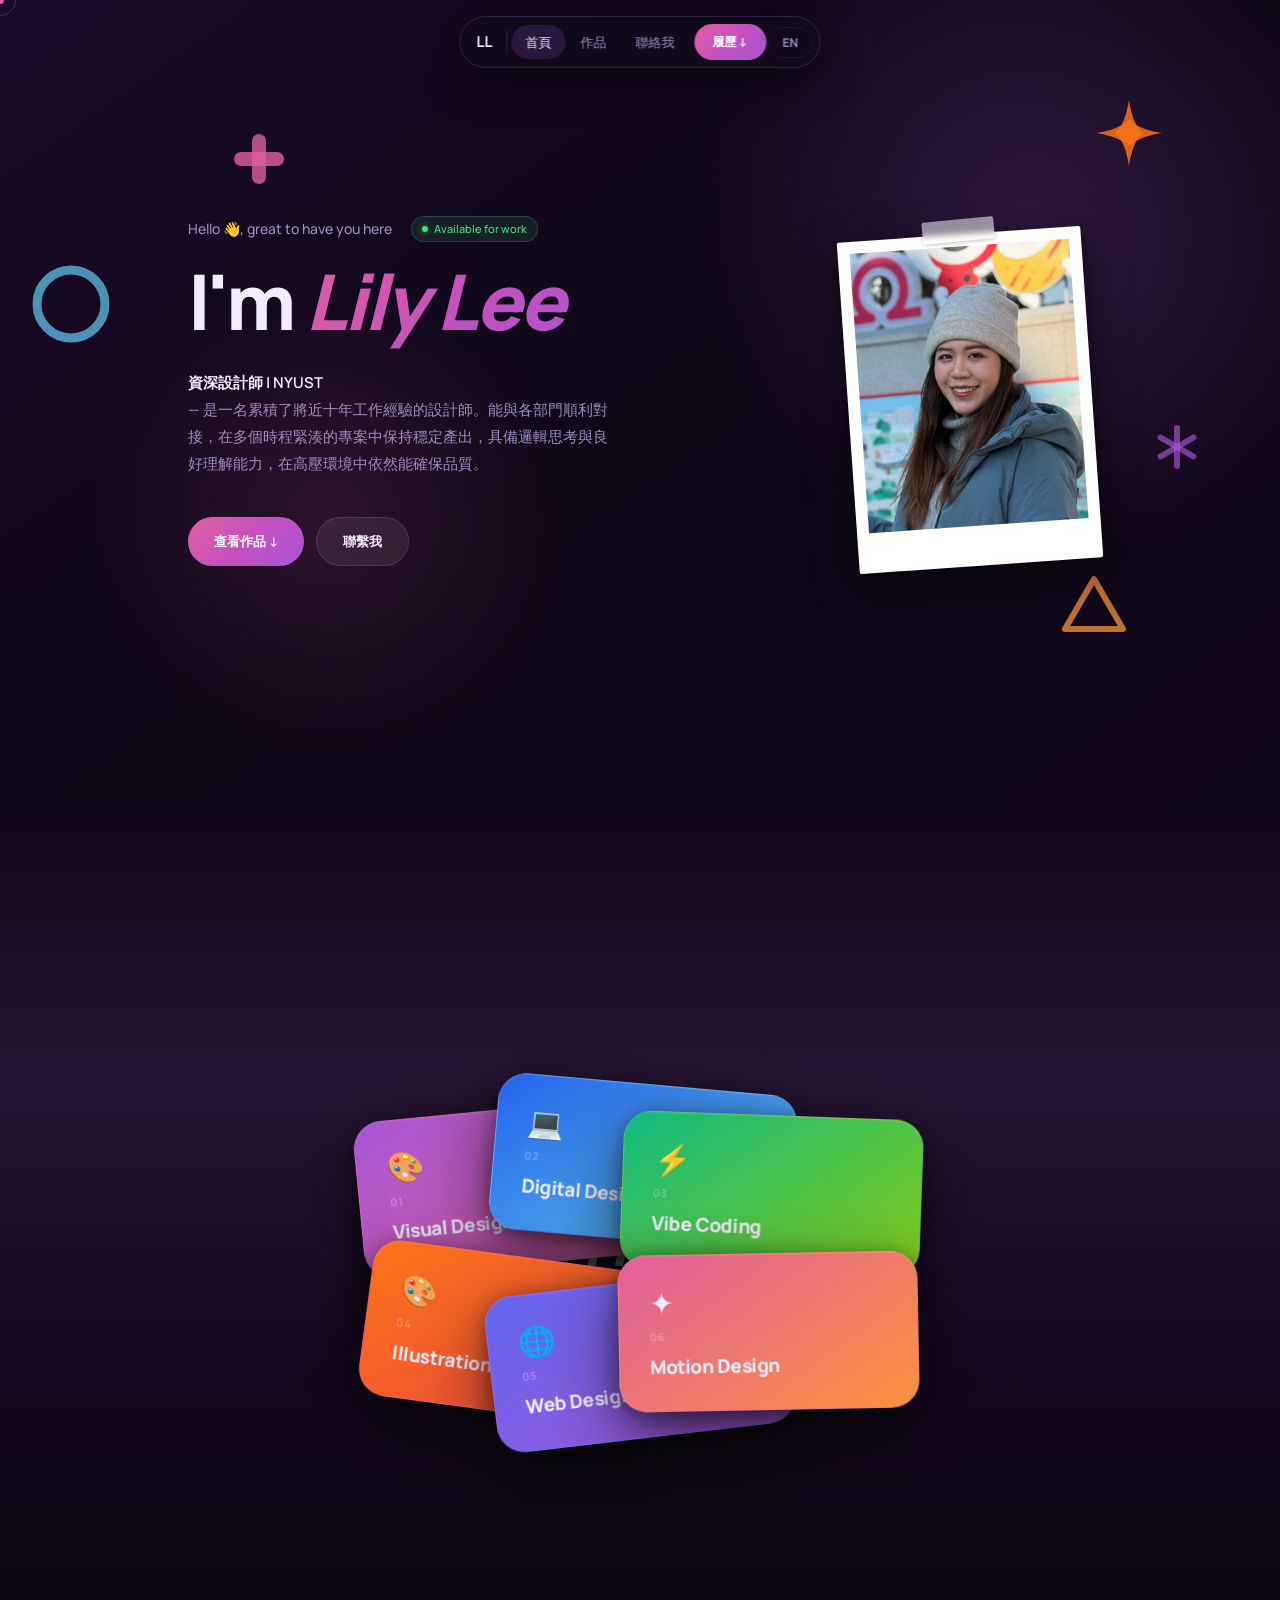
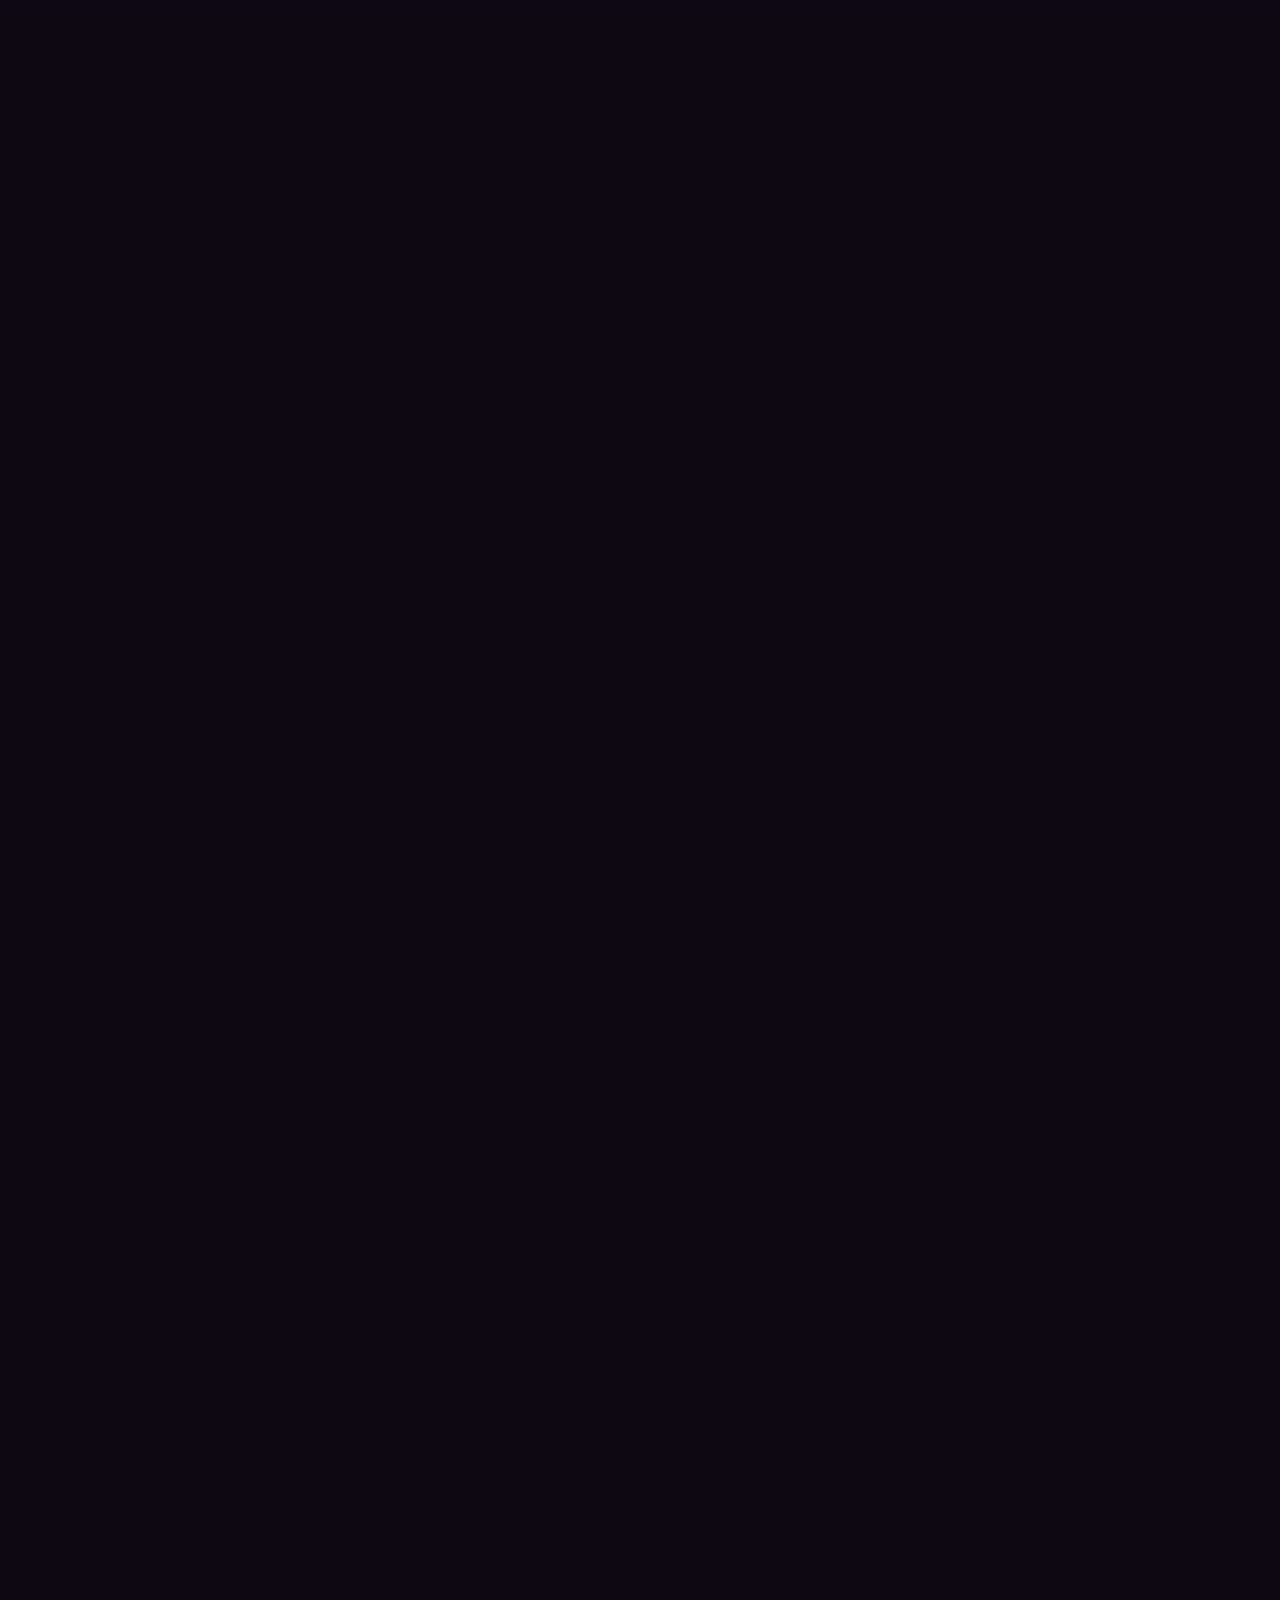
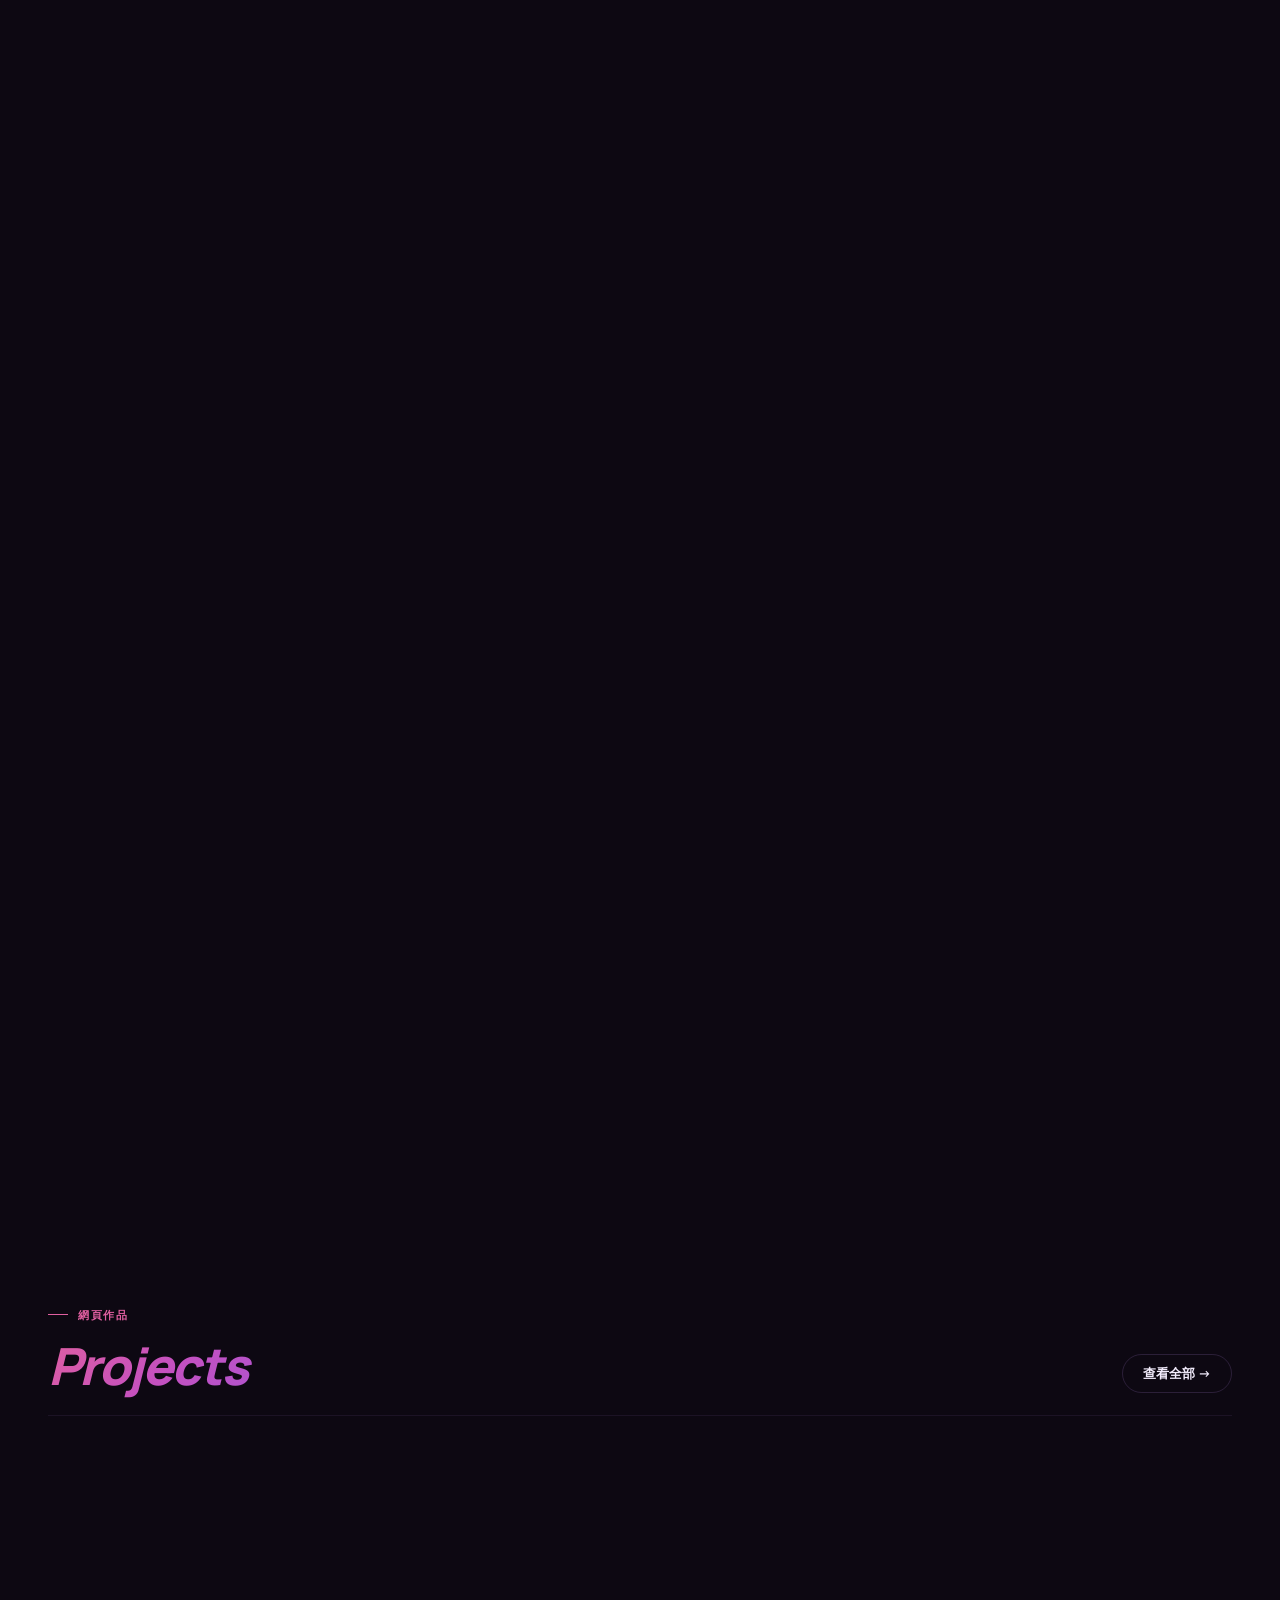
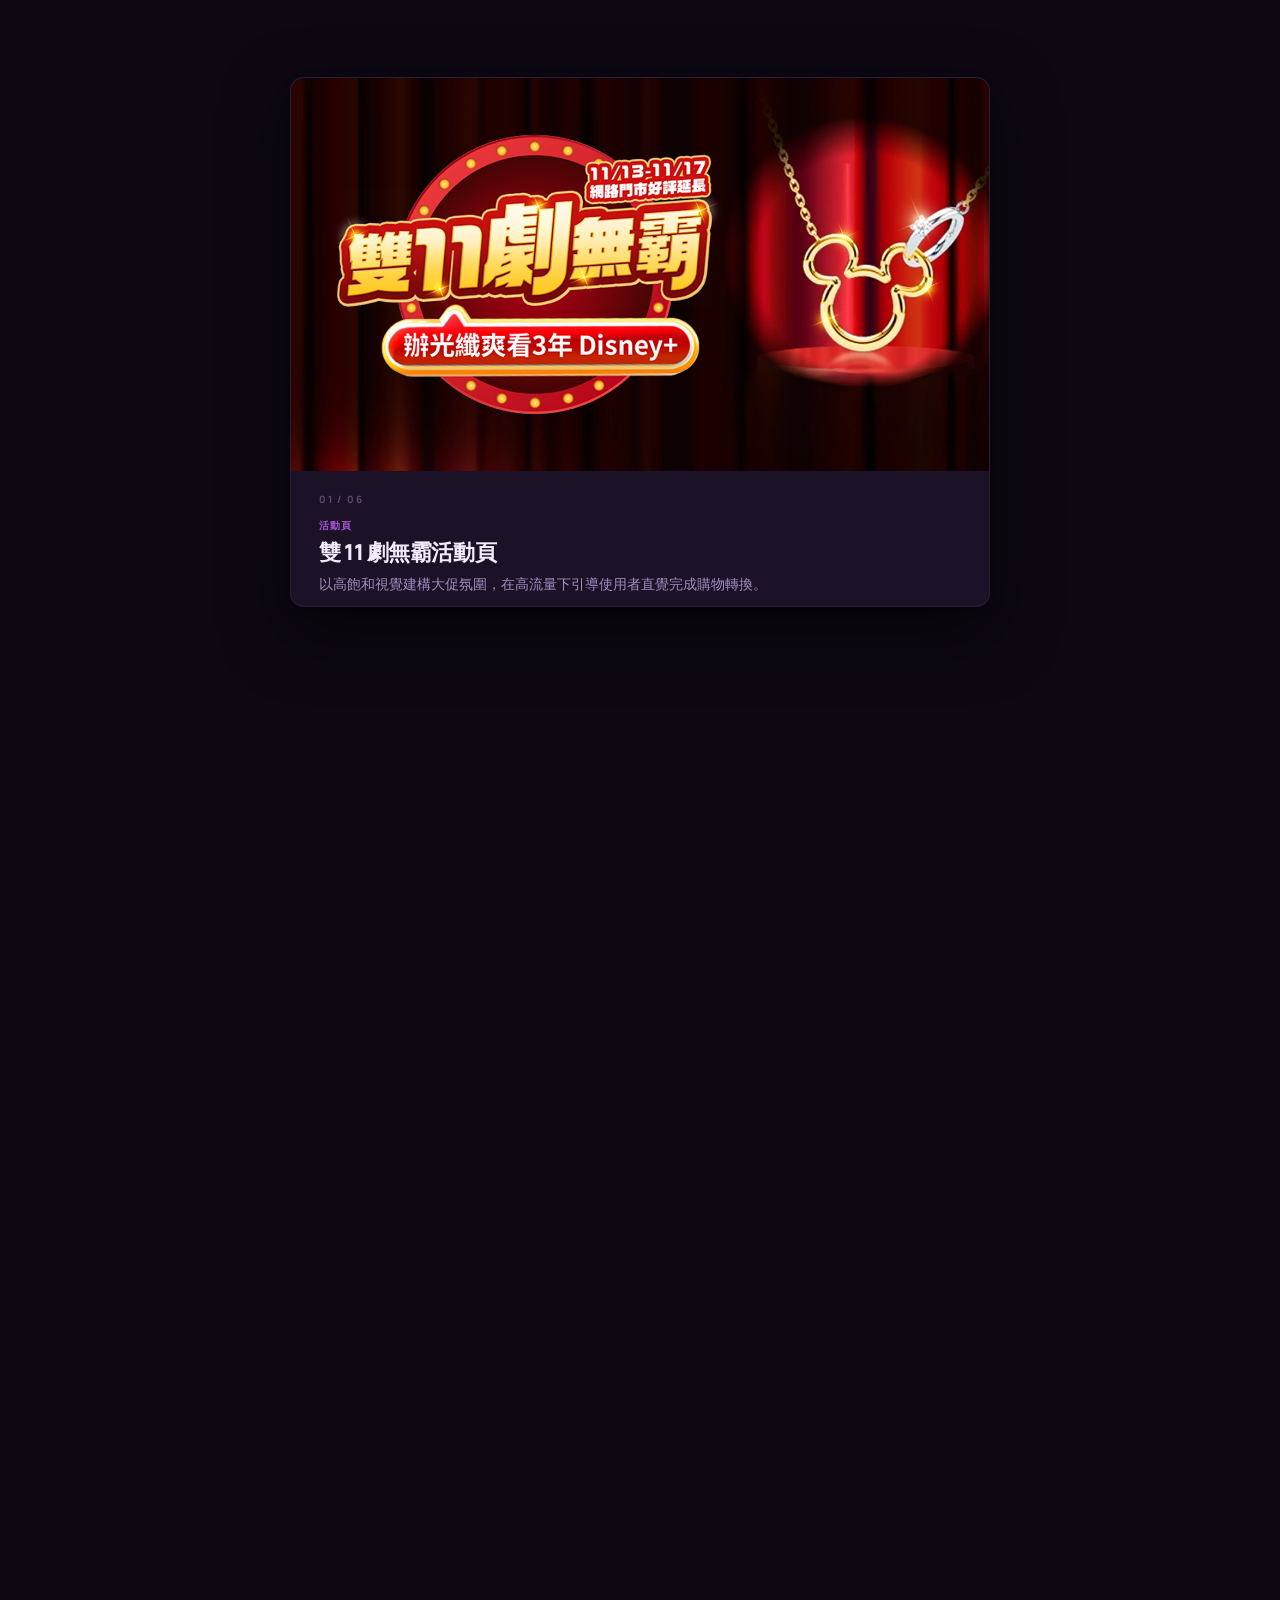
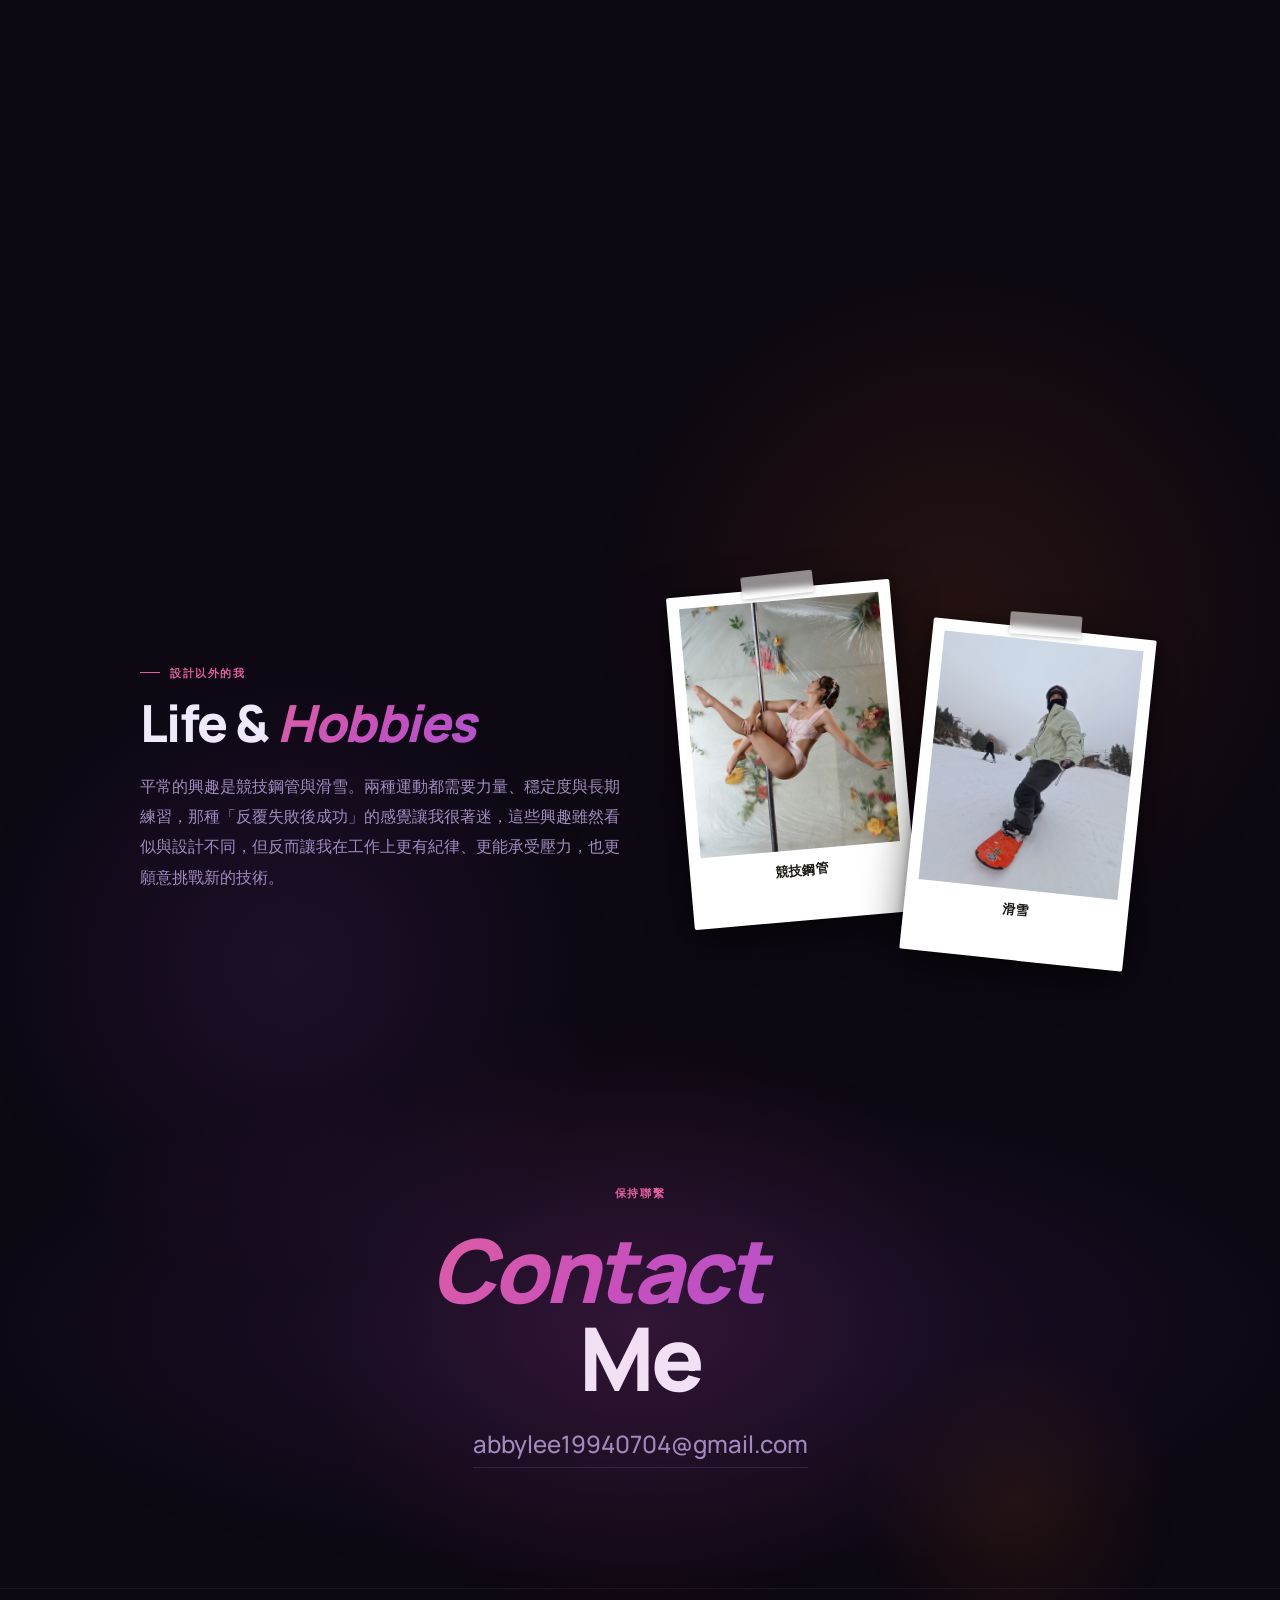
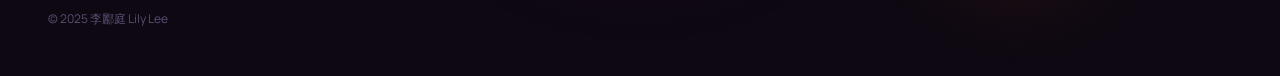
==== commit 136cbde4: "Update index.html" ====
--- a/index.html
+++ b/index.html
@@ -195,7 +195,7 @@
           </div>
         </a>
 
-        <a href="/wbc.html" class="ps-card" id="ps1" target="_blank" rel="noopener">
+        <a href="wbc.html" class="ps-card" id="ps1" target="_blank" rel="noopener">
           <div class="ps-thumb">
             <img src="images/project-09.webp" alt="WBC">
           </div>
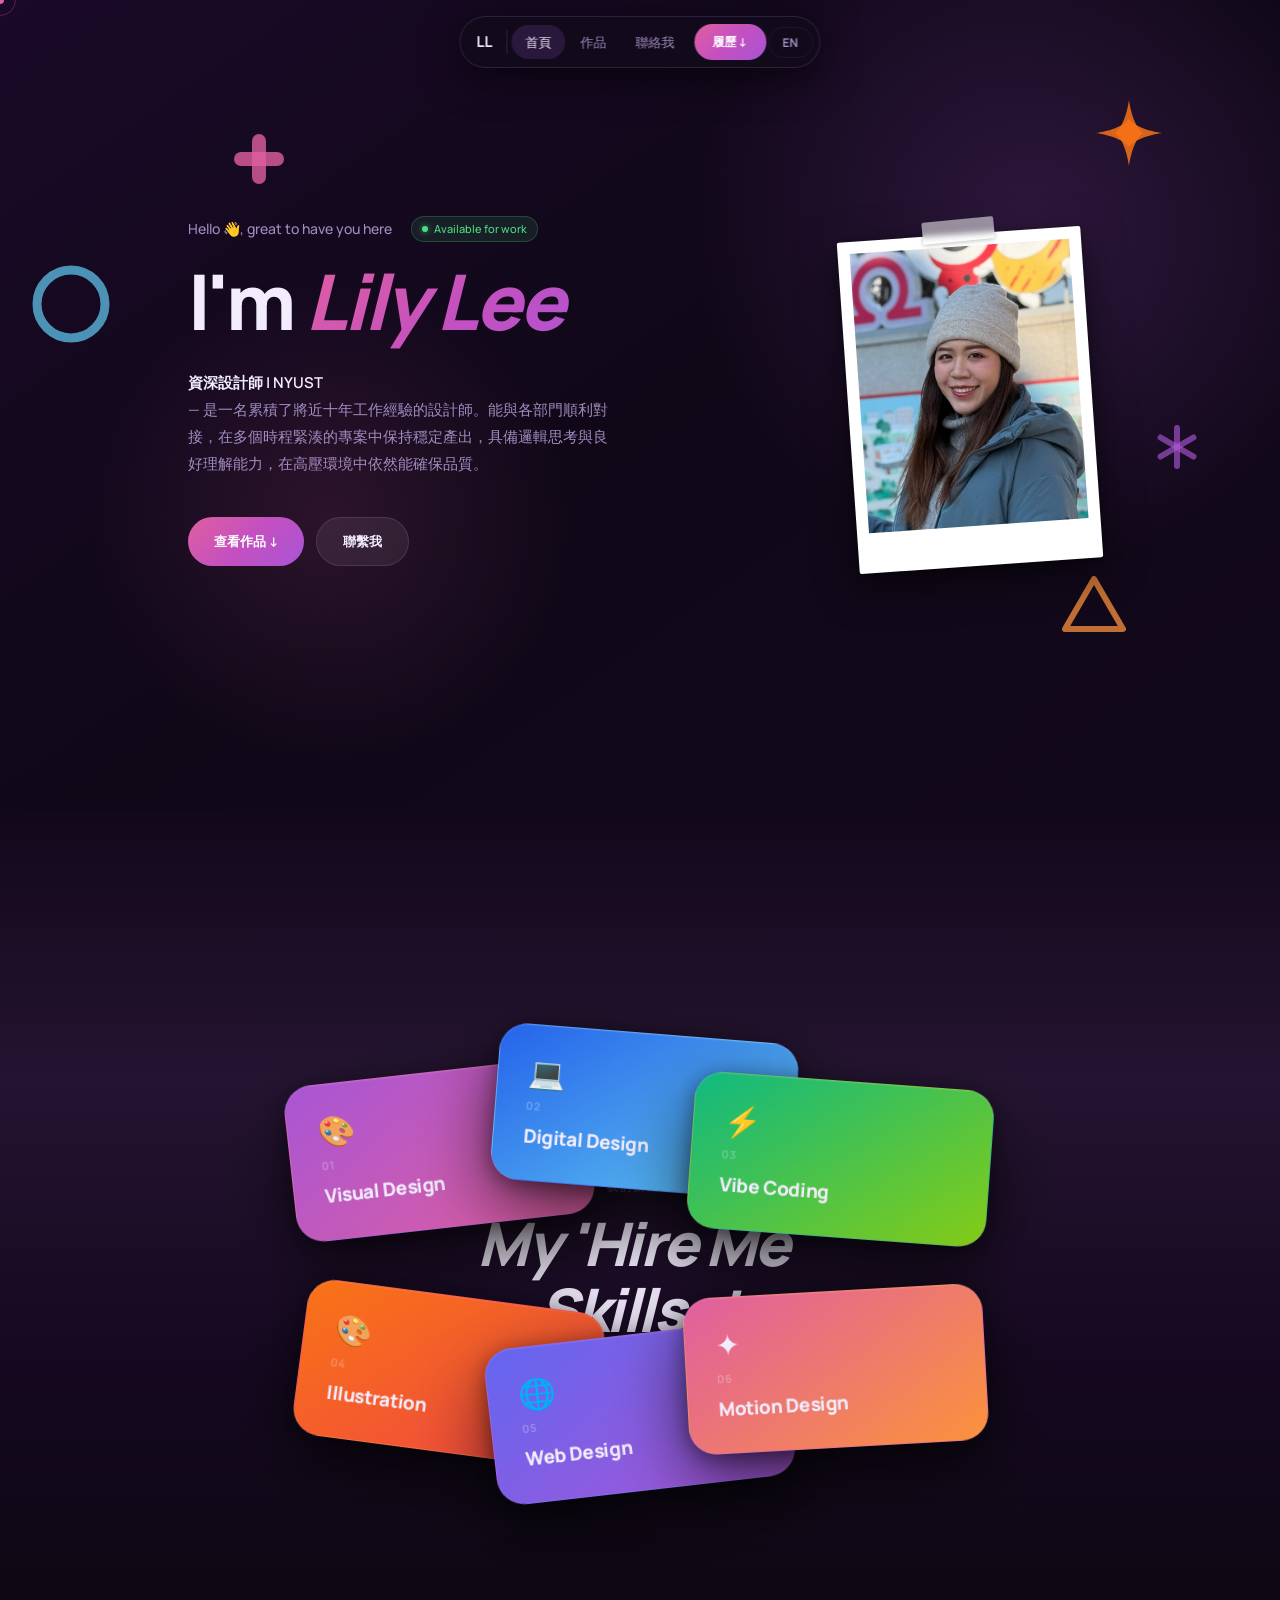
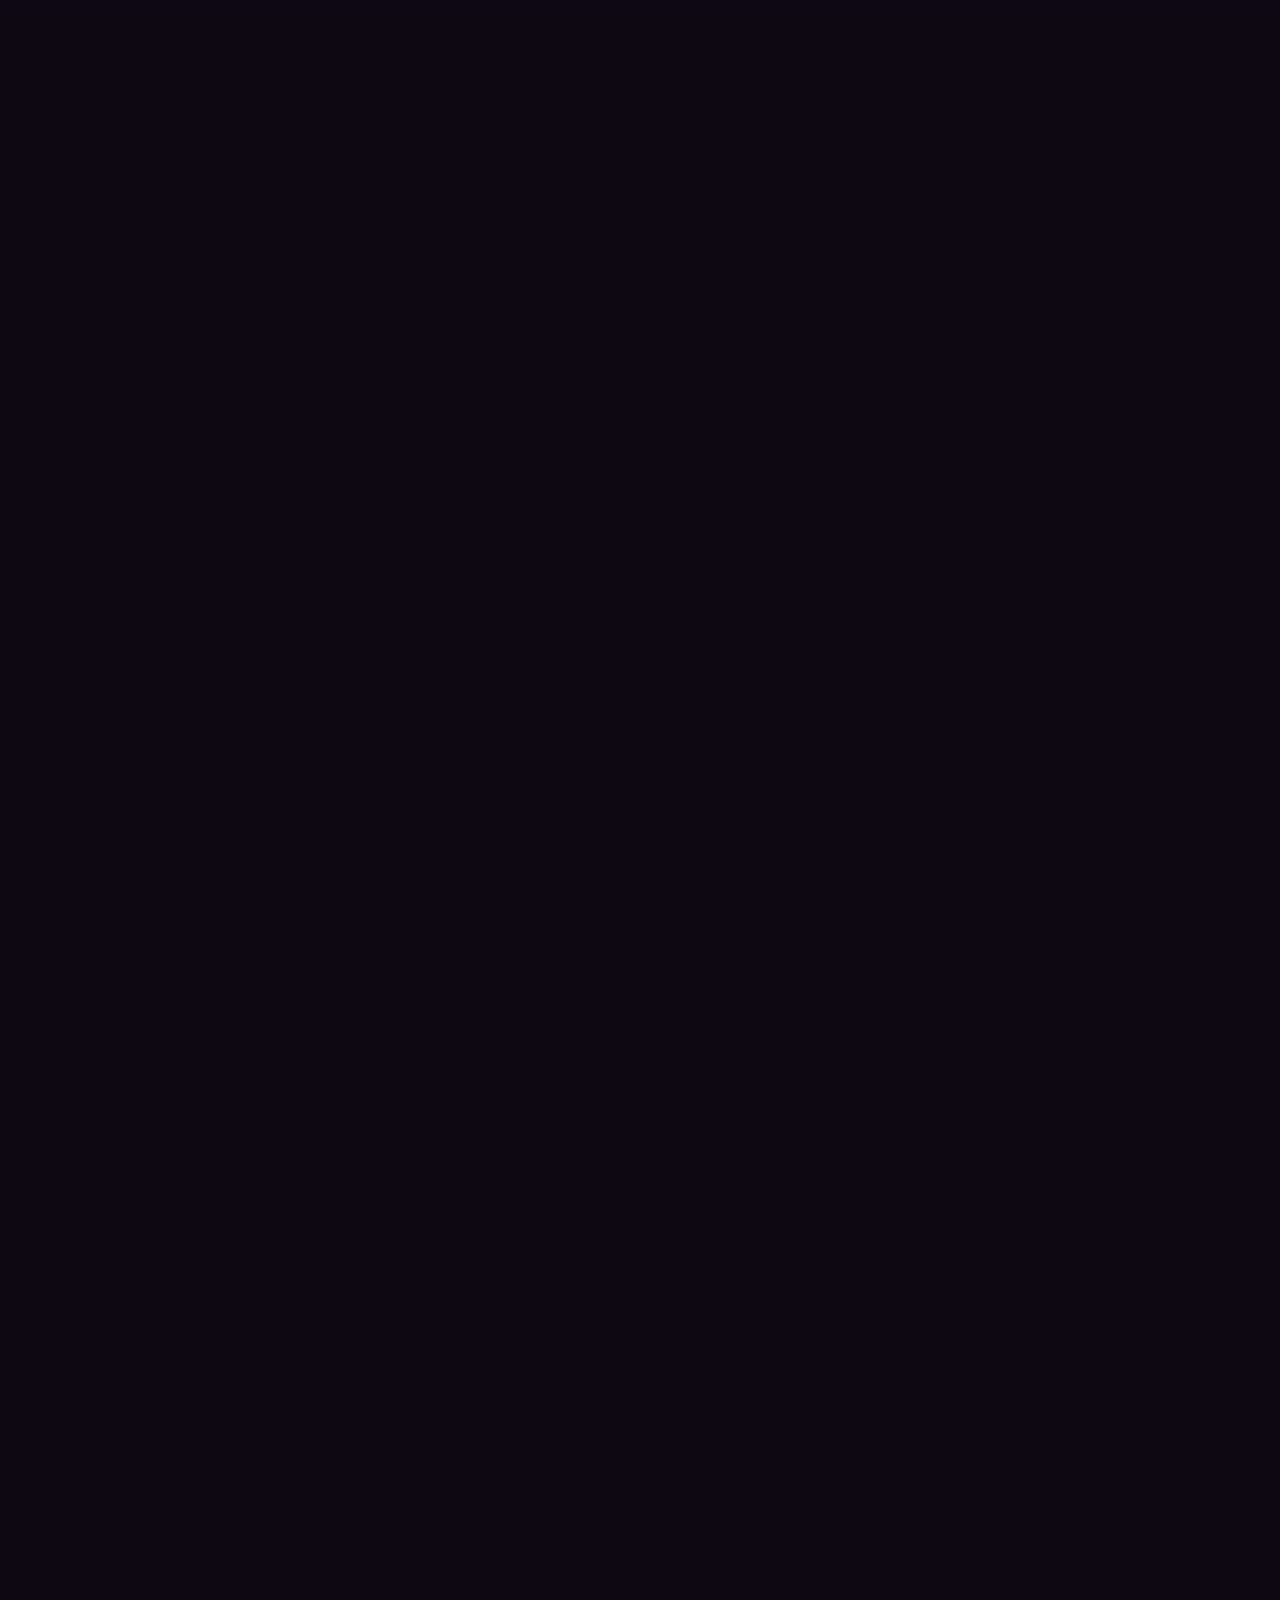
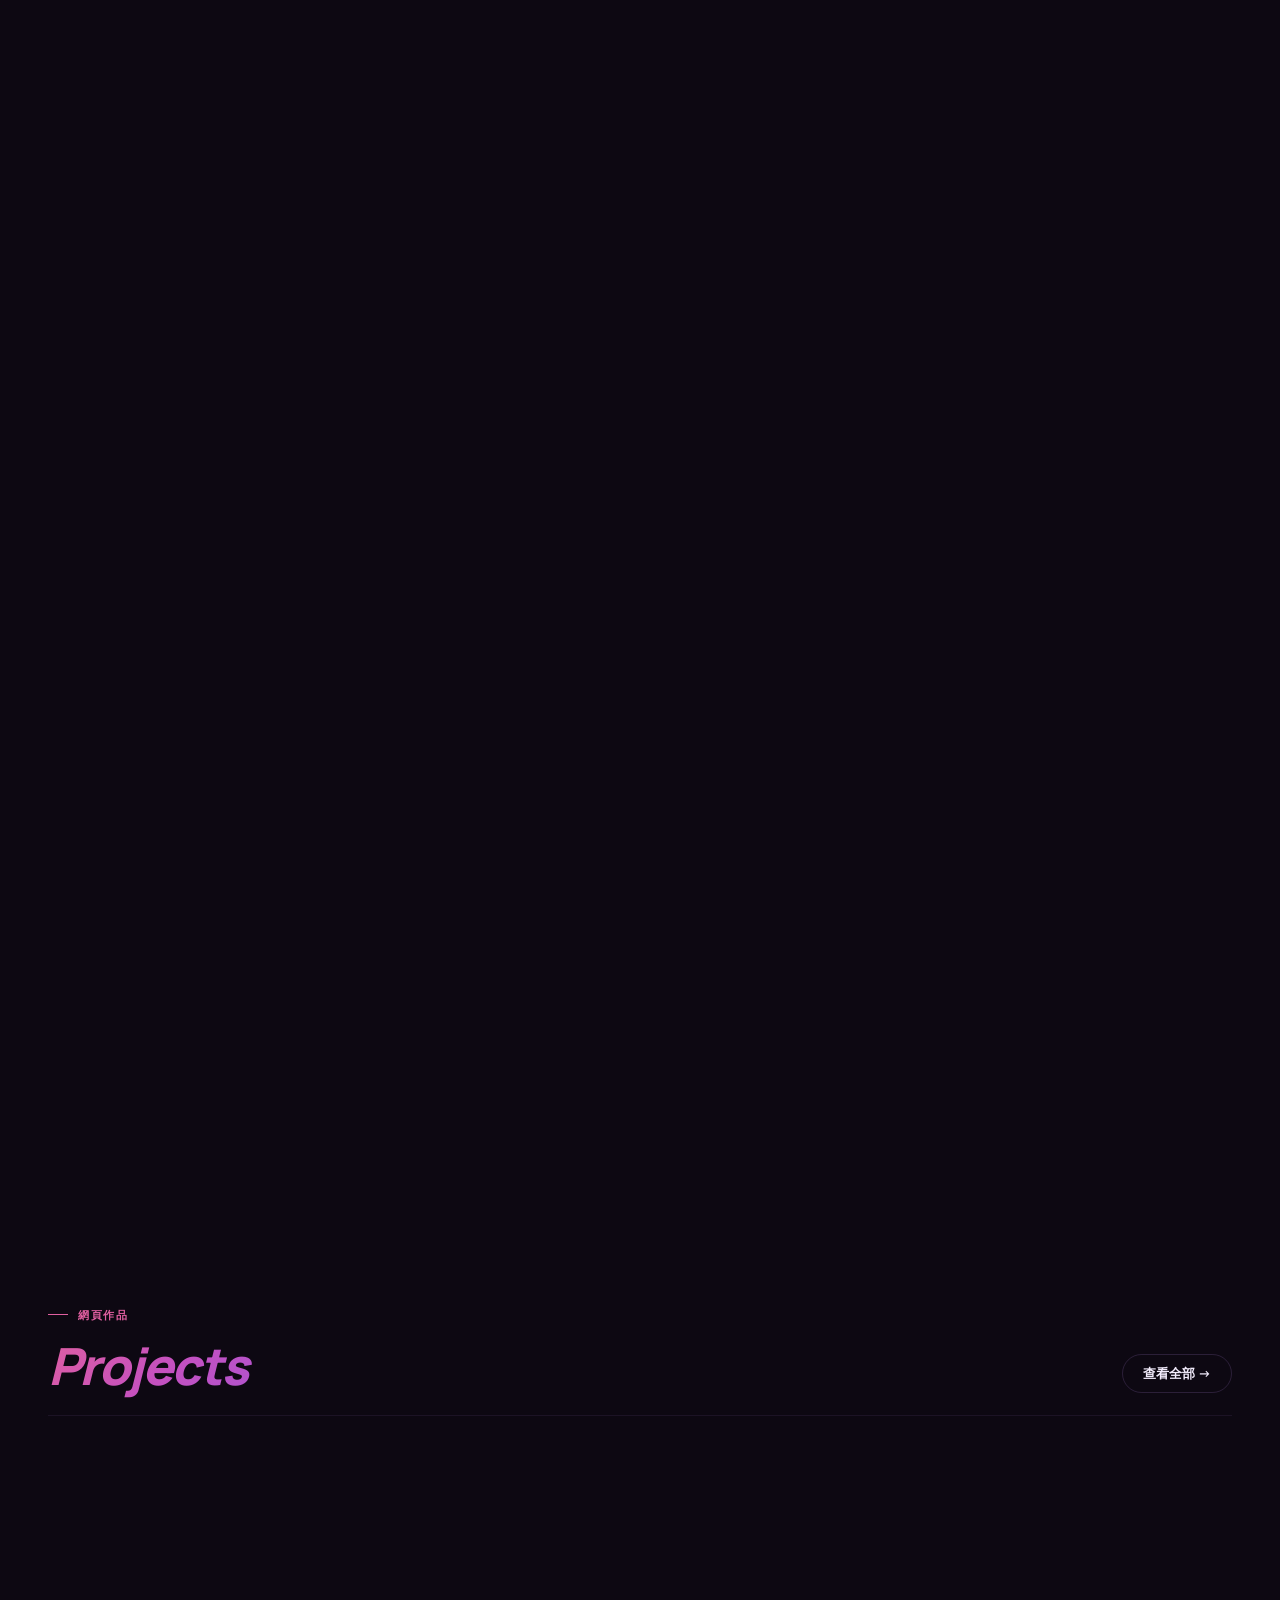
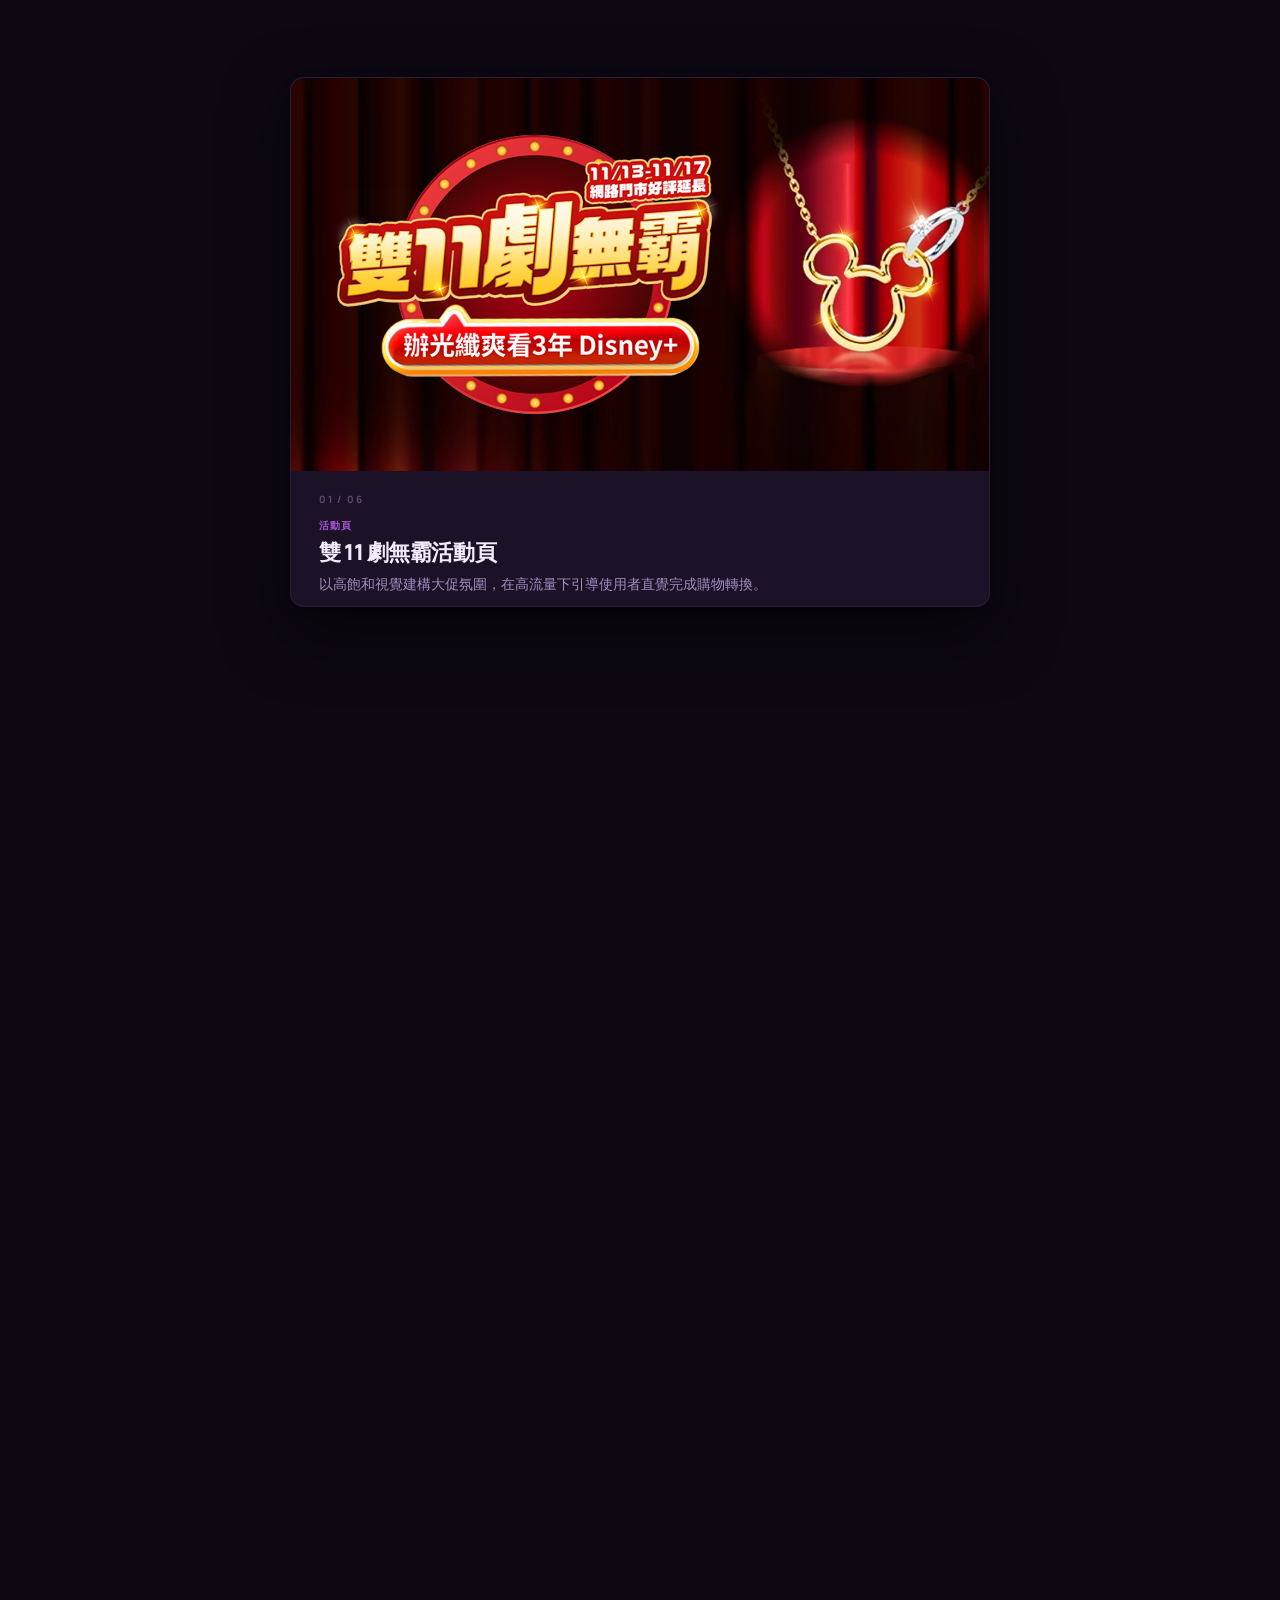
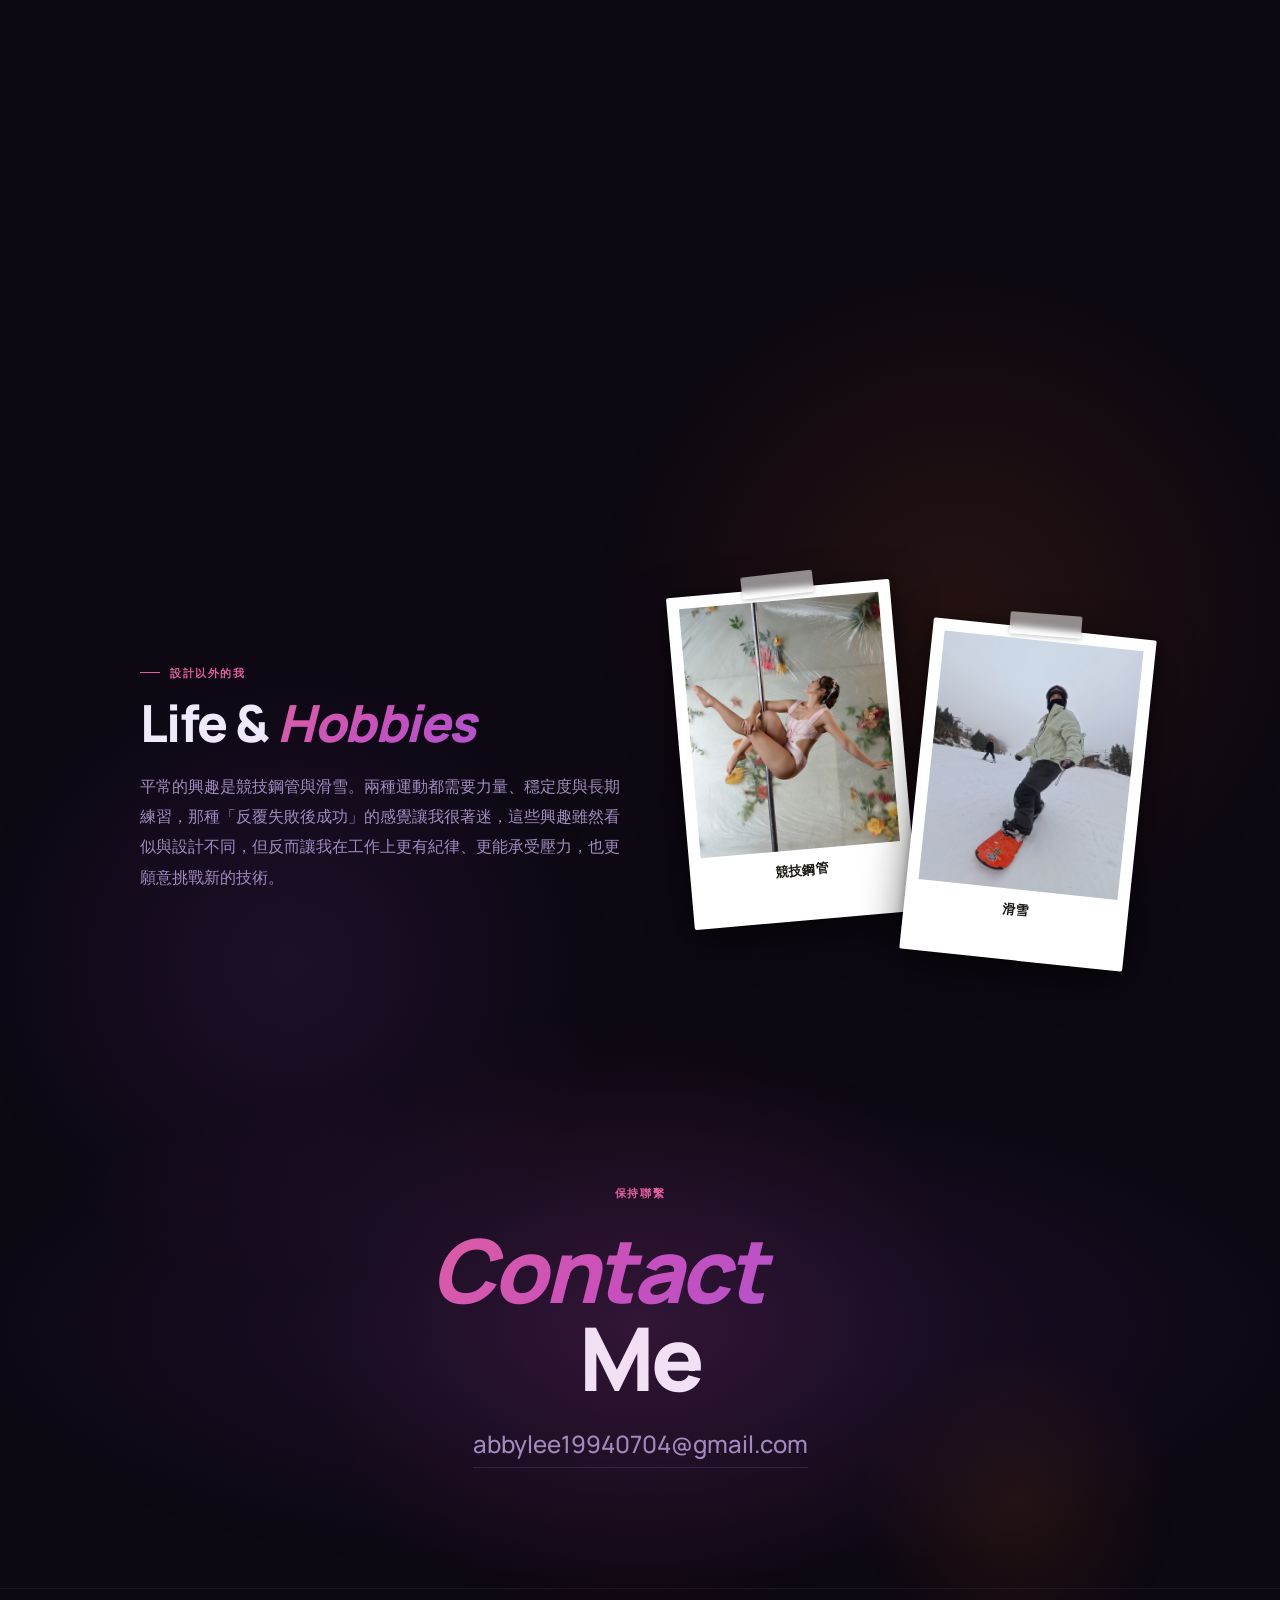
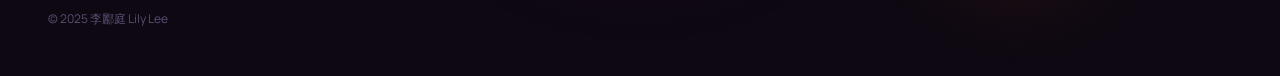
==== commit de847dff: "Update index.html" ====
--- a/index.html
+++ b/index.html
@@ -19,7 +19,7 @@
   <a href="#" class="nav-logo" onclick="goPage('home',event)">LL</a>
   <div class="nav-links" id="navLinks">
     <a href="#" id="nl-home" class="active" onclick="goPage('home',event)" data-i18n="nav-home">首頁</a>
-    <a href="#" onclick="goAnchor('projects',event)" data-i18n="nav-projects">作品</a>
+    <a href="#" onclick="goPage('portfolio',event)" data-i18n="nav-projects">作品</a>
 <a href="#" onclick="goAnchor('contact',event)" data-i18n="nav-contact">聯絡我</a>
   </div>
   <a href="#" class="nav-resume-btn" onclick="goPage('resume',event)" data-i18n="nav-resume">履歷 ↓</a>
@@ -195,7 +195,7 @@
           </div>
         </a>
 
-        <a href="wbc.html" class="ps-card" id="ps1" target="_blank" rel="noopener">
+        <a href="/wbc.html" class="ps-card" id="ps1" target="_blank" rel="noopener">
           <div class="ps-thumb">
             <img src="images/project-09.webp" alt="WBC">
           </div>
@@ -208,15 +208,15 @@
           </div>
         </a>
 
-        <a href="https://www.homeplus.net.tw/cable/page/bdkf2g" class="ps-card" id="ps2" target="_blank" rel="noopener">
+        <a href="pts.html" class="ps-card" id="ps2" target="_blank" rel="noopener">
           <div class="ps-thumb">
-            <img src="images/project-03.webp" alt="智慧社區">
+            <img src="images/tps/cover_2.webp" alt="公視台語台">
           </div>
           <div class="ps-body">
             <div class="ps-num">03 / 06</div>
-            <span class="web-label" data-i18n="p3-label">活動頁</span>
-            <div class="ps-name" data-i18n="p3-name">智慧社區活動頁</div>
-            <p class="ps-desc" data-i18n="p3-desc">清晰呈現智慧家庭方案特色與使用情境。</p>
+            <span class="web-label" data-i18n="p3-label">社群視覺</span>
+            <div class="ps-name" data-i18n="p3-name">公視台語台</div>
+            <p class="ps-desc" data-i18n="p3-desc">YouTube 封面與 Facebook 首頁橫幅設計。</p>
             <div class="web-cta ps-cta"><span class="web-cta-text">View Project</span><div class="web-arrow">↗</div></div>
           </div>
         </a>
@@ -440,6 +440,10 @@
   </div>
   <div class="section">
     <div class="web-grid">
+      <a href="pts.html" target="_blank" rel="noopener" class="web-card">
+        <div class="web-thumb"><img src="images/tps/cover_1.webp" alt="公視台語台"></div>
+        <div class="web-body"><span class="web-label" data-i18n="pp-pts-label">社群視覺</span><div class="web-name" data-i18n="pp-pts-name">公視台語台</div><p class="web-desc" data-i18n="pp-pts-desc">YouTube 封面與 Facebook 首頁橫幅設計。</p><div class="web-cta"><span class="web-cta-text">View Project</span><div class="web-arrow">↗</div></div></div>
+      </a>
       <a href="https://dribbble.com/abbylee1994" target="_blank" rel="noopener" class="web-card">
         <div class="web-thumb"><img src="images/project-04.webp" alt="插畫"></div>
         <div class="web-body"><span class="web-label" data-i18n="pp1-label">平面 &amp; 插畫</span><div class="web-name" data-i18n="pp1-name">平面與插畫作品集</div><p class="web-desc" data-i18n="pp1-desc">Dribbble 上的平面設計與插畫創作。</p><div class="web-cta"><span class="web-cta-text">Dribbble</span><div class="web-arrow">↗</div></div></div>
@@ -520,6 +524,9 @@
   }
 }
 
+
+/* ── HASH ON LOAD ── */
+if (location.hash === '#portfolio') goPage('portfolio', null);
 
 /* ── SCROLL REVEAL ── */
 function triggerReveal() {
@@ -693,7 +700,7 @@
     'proj-viewall': '查看全部 →',
     'p1-label': '活動頁', 'p1-name': '雙 11 劇無霸活動頁', 'p1-desc': '以高飽和視覺建構大促氛圍，在高流量下引導使用者直覺完成購物轉換。',
     'p2-label': '活動頁', 'p2-name': 'WBC 活動頁', 'p2-desc': '運用動態排版捕捉賽事張力，強化即時資訊的易讀性與互動感。',
-    'p3-label': '活動頁', 'p3-name': '智慧社區活動頁', 'p3-desc': '將複雜的智慧家庭技術模組化，透過情境式導引降低使用者的理解門檻。',
+    'p3-label': '社群視覺', 'p3-name': '公視台語台', 'p3-desc': 'YouTube 封面與 Facebook 首頁橫幅設計。',
     'p4-label': '平面 &amp; 插畫', 'p4-name': '平面與插畫作品集', 'p4-desc': '探索視覺符號與色彩的實驗性創作，展現多元的視覺表現力與細節。',
     'p5-label': '活動頁', 'p5-name': '歡慶母親節活動頁', 'p5-desc': '捨棄繁雜裝飾，以純粹的情感語彙營造溫馨基調，提升品牌的親近度。',
     'p6-label': '活動頁', 'p6-name': 'CAFE!N 活動頁', 'p6-desc': '延續品牌的職人極簡風格，在美學與導購點擊率之間取得精準平衡。',
@@ -745,6 +752,7 @@
     'about-footer-copy': '© 2025 李酈庭 Lily Lee',
     'port-eyebrow': '所有作品',
     'port-desc': '從活動頁到品牌視覺，每個專案都是一次說故事的機會。近十年跨領域設計經驗的完整精選。',
+    'pp-pts-label': '社群視覺', 'pp-pts-name': '公視台語台', 'pp-pts-desc': 'YouTube 封面與 Facebook 首頁橫幅設計。',
     'pp1-label': '平面 &amp; 插畫', 'pp1-name': '平面與插畫作品集', 'pp1-desc': '探索視覺符號與色彩的實驗性創作，收錄於 Dribbble 的個人設計輯。',
     'pp2-label': '活動頁', 'pp2-name': '雙 11 劇無霸活動頁', 'pp2-desc': '以高飽和視覺建構大促氛圍，在高流量下引導使用者直覺完成購物轉換。',
     'pp3-label': '活動頁', 'pp3-name': '運動看 DAZN 活動頁', 'pp3-desc': '整合跨品牌視覺語彙，為運動串流平台打造具臨場感的聯名活動頁。',
@@ -776,7 +784,7 @@
     'proj-viewall': 'View all →',
     'p1-label': 'Campaign', 'p1-name': 'Double 11 Mega Event', 'p1-desc': 'Built an immersive shopping atmosphere through high-saturation visuals to drive user conversion under high traffic.',
     'p2-label': 'Campaign', 'p2-name': 'WBC Event Page', 'p2-desc': 'Utilized dynamic typography to capture the tension of the tournament while enhancing readability and engagement.',
-    'p3-label': 'Campaign', 'p3-name': 'Smart Community Page', 'p3-desc': 'Modularized complex smart home features through scenario-based navigation to reduce user cognitive load.',
+    'p3-label': 'Social Visual', 'p3-name': 'PTS Taiwanese Channel', 'p3-desc': 'YouTube channel art and Facebook cover banner design.',
     'p4-label': 'Graphic & Illustration', 'p4-name': 'Design Portfolio', 'p4-desc': 'Explored experimental visual symbols and color palettes, showcasing versatile artistic expression and detail.',
     'p5-label': 'Campaign', 'p5-name': "Mother's Day Campaign", 'p5-desc': 'Minimalist emotional storytelling that establishes a warm brand tone to enhance user affinity.',
     'p6-label': 'Campaign', 'p6-name': 'CAFE!N Campaign', 'p6-desc': "Maintained the brand's minimalist craft aesthetic while achieving a precise balance between design and CTR.",
@@ -828,6 +836,7 @@
     'about-footer-copy': '© 2025 Lily Lee',
     'port-eyebrow': 'All Work',
     'port-desc': 'From campaign pages to brand visuals — every project is a chance to tell a story. A curated selection from nearly a decade of cross-disciplinary design.',
+    'pp-pts-label': 'Social Visual', 'pp-pts-name': 'PTS Taiwanese Channel', 'pp-pts-desc': 'YouTube channel art and Facebook cover banner design.',
     'pp1-label': 'Graphic & Illustration', 'pp1-name': 'Design Portfolio', 'pp1-desc': 'Experimental exploration of visual symbols and color palettes on Dribbble.',
     'pp2-label': 'Campaign', 'pp2-name': 'Double 11 Mega Event', 'pp2-desc': 'Built an immersive shopping atmosphere to drive user conversion during high-traffic peak seasons.',
     'pp3-label': 'Campaign', 'pp3-name': 'DAZN Sports Campaign', 'pp3-desc': 'Integrated co-branded visual languages to create an immersive experience for the streaming platform.',
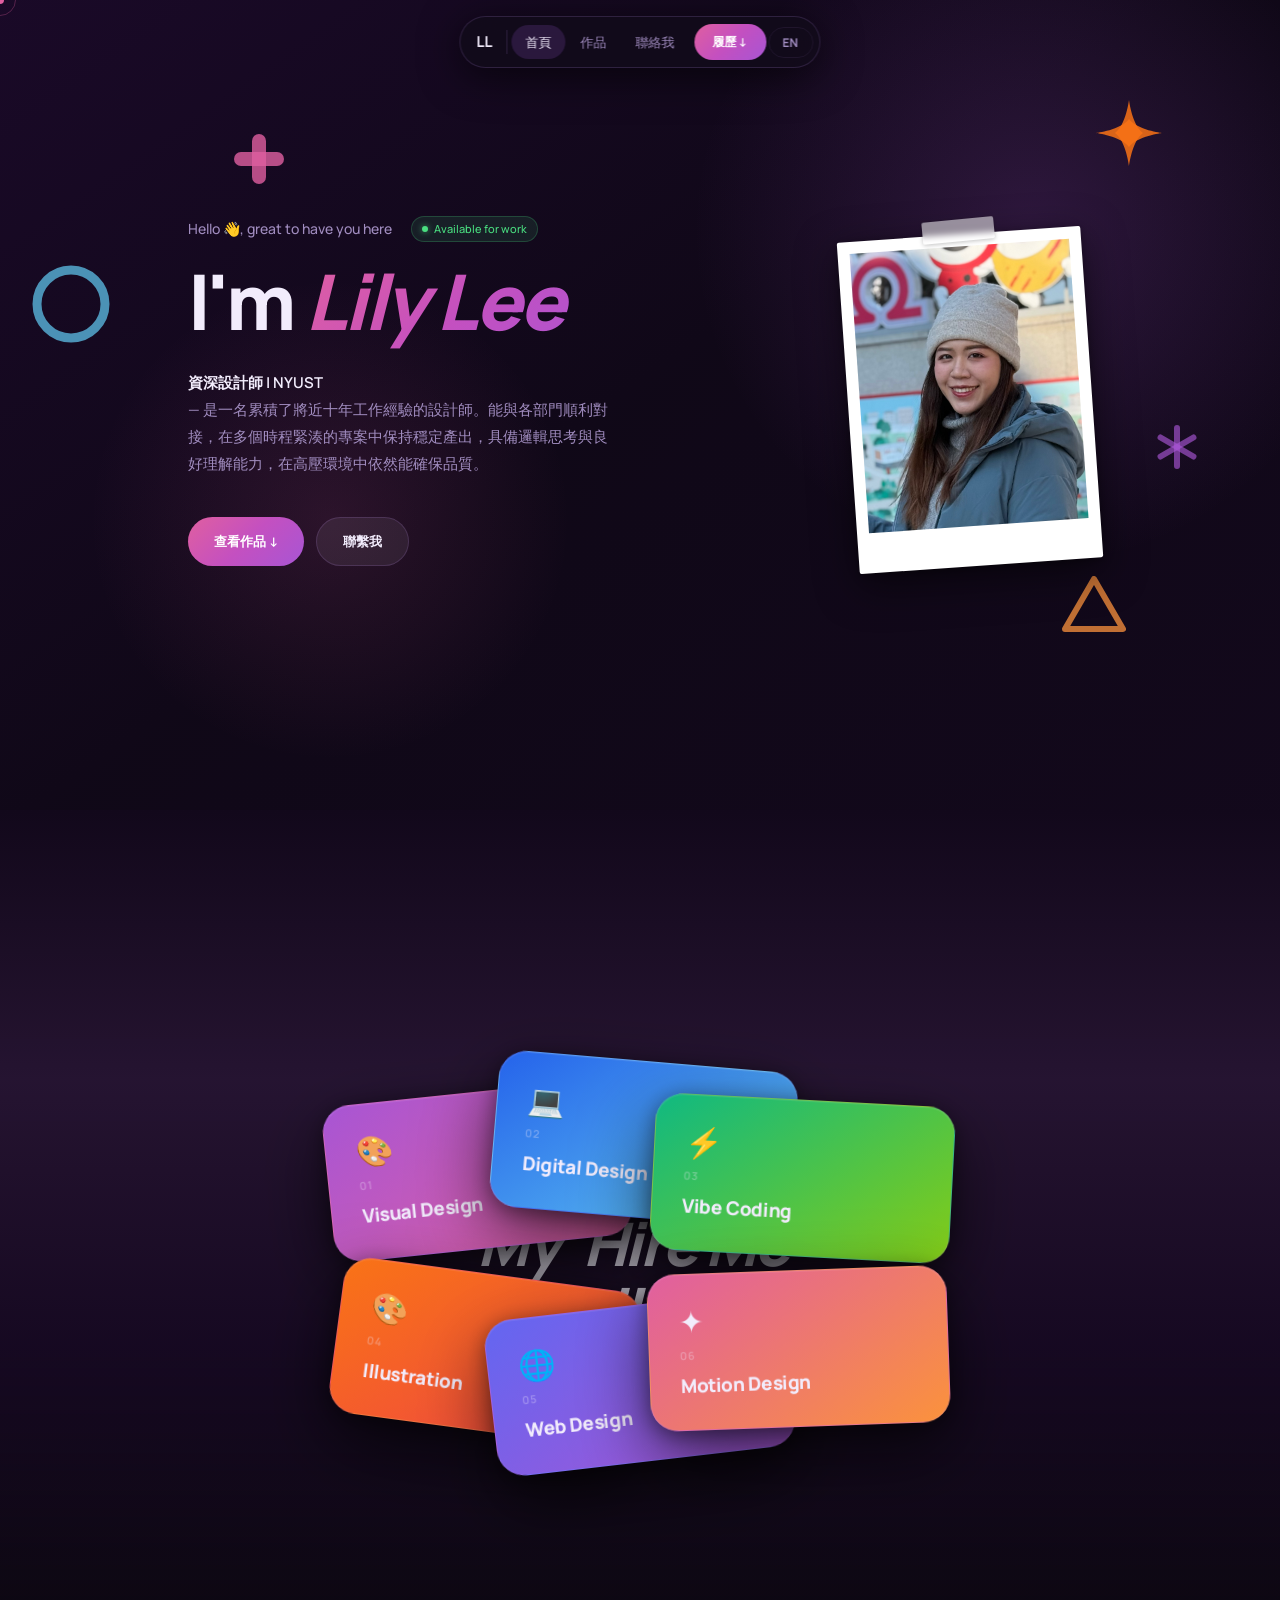
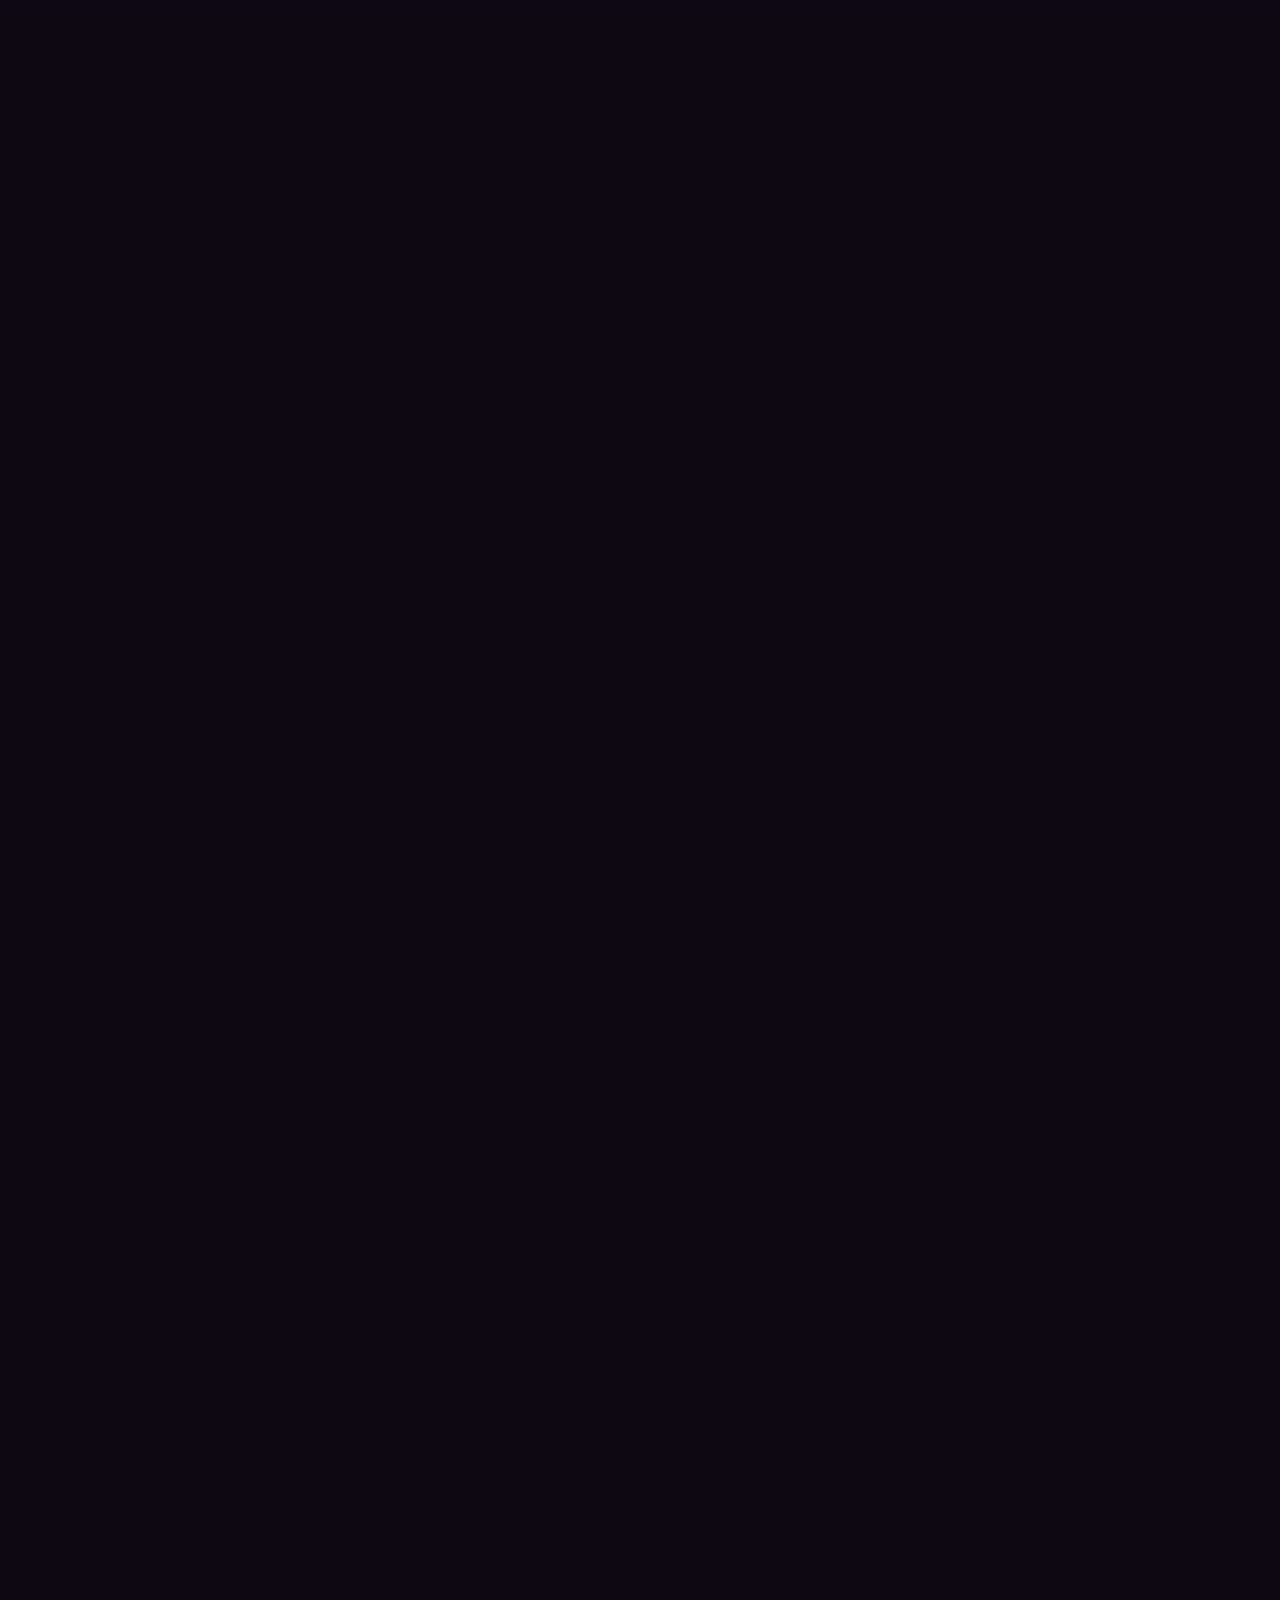
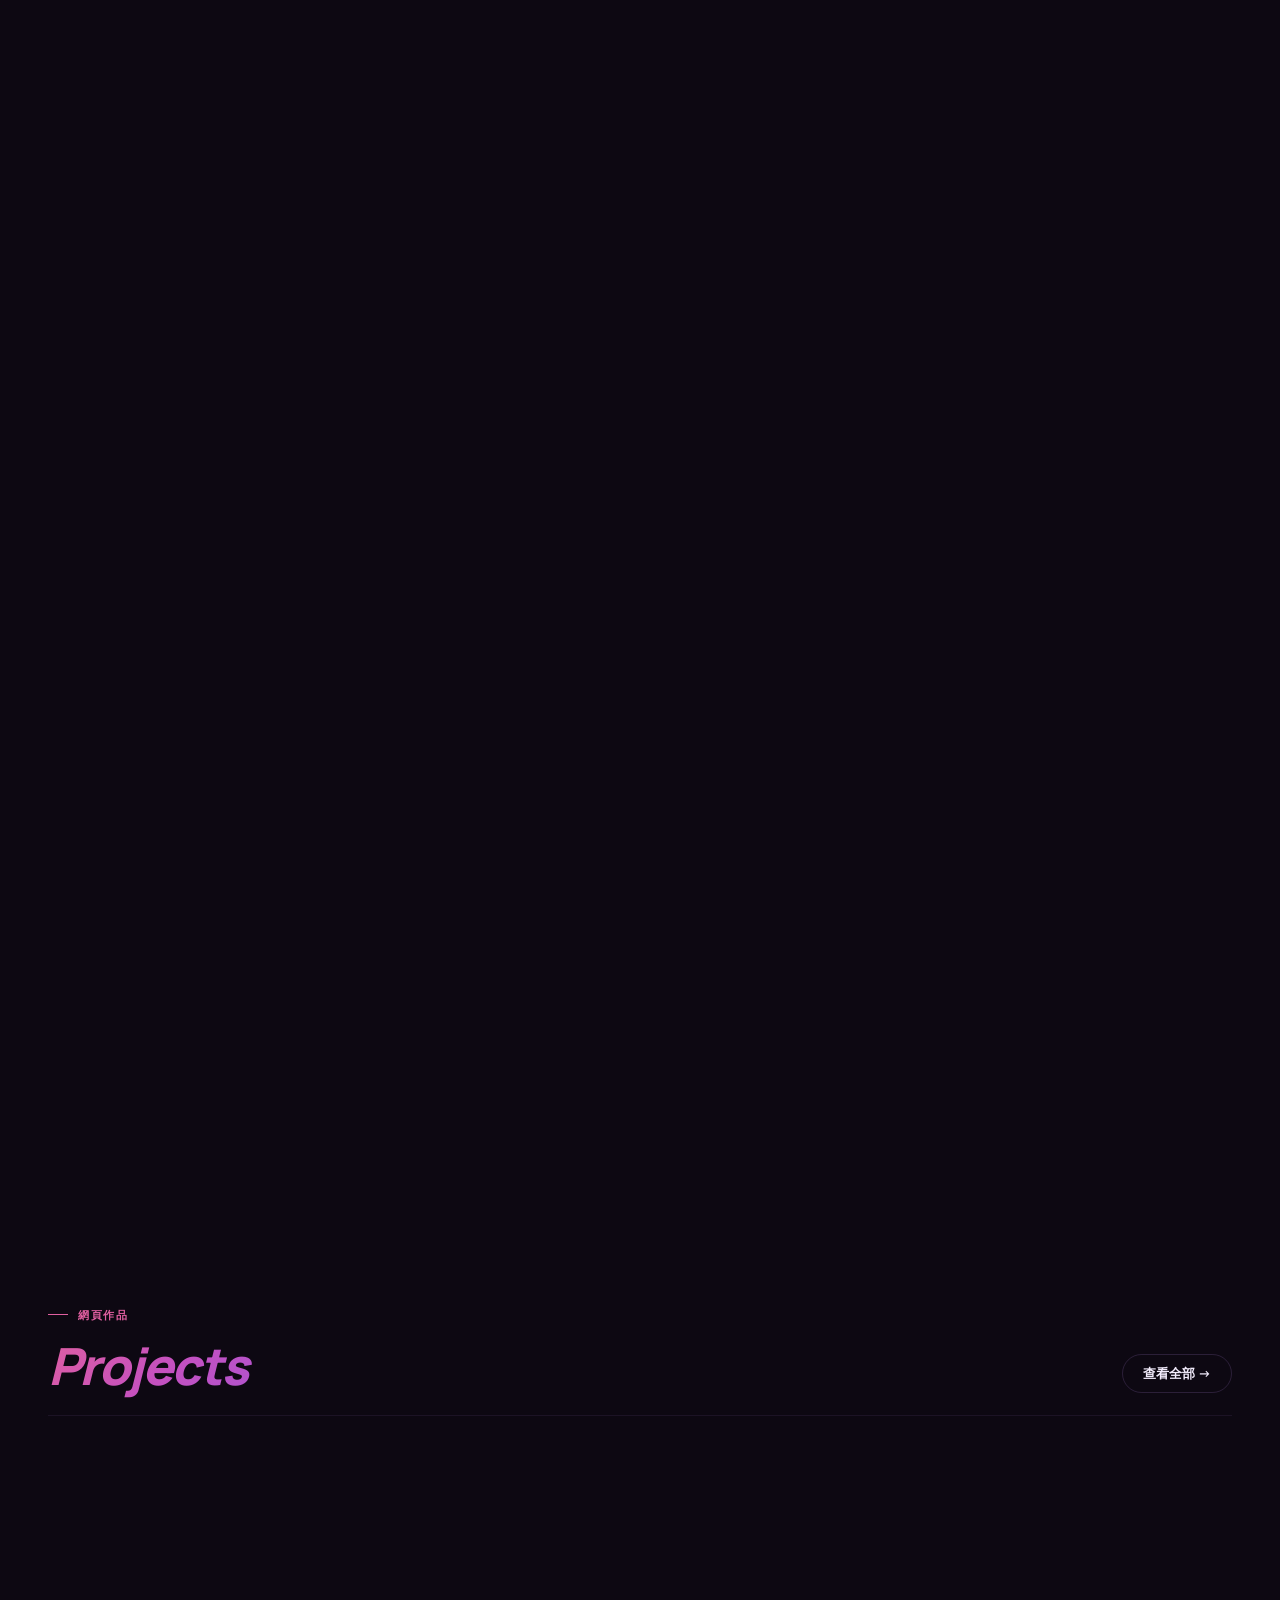
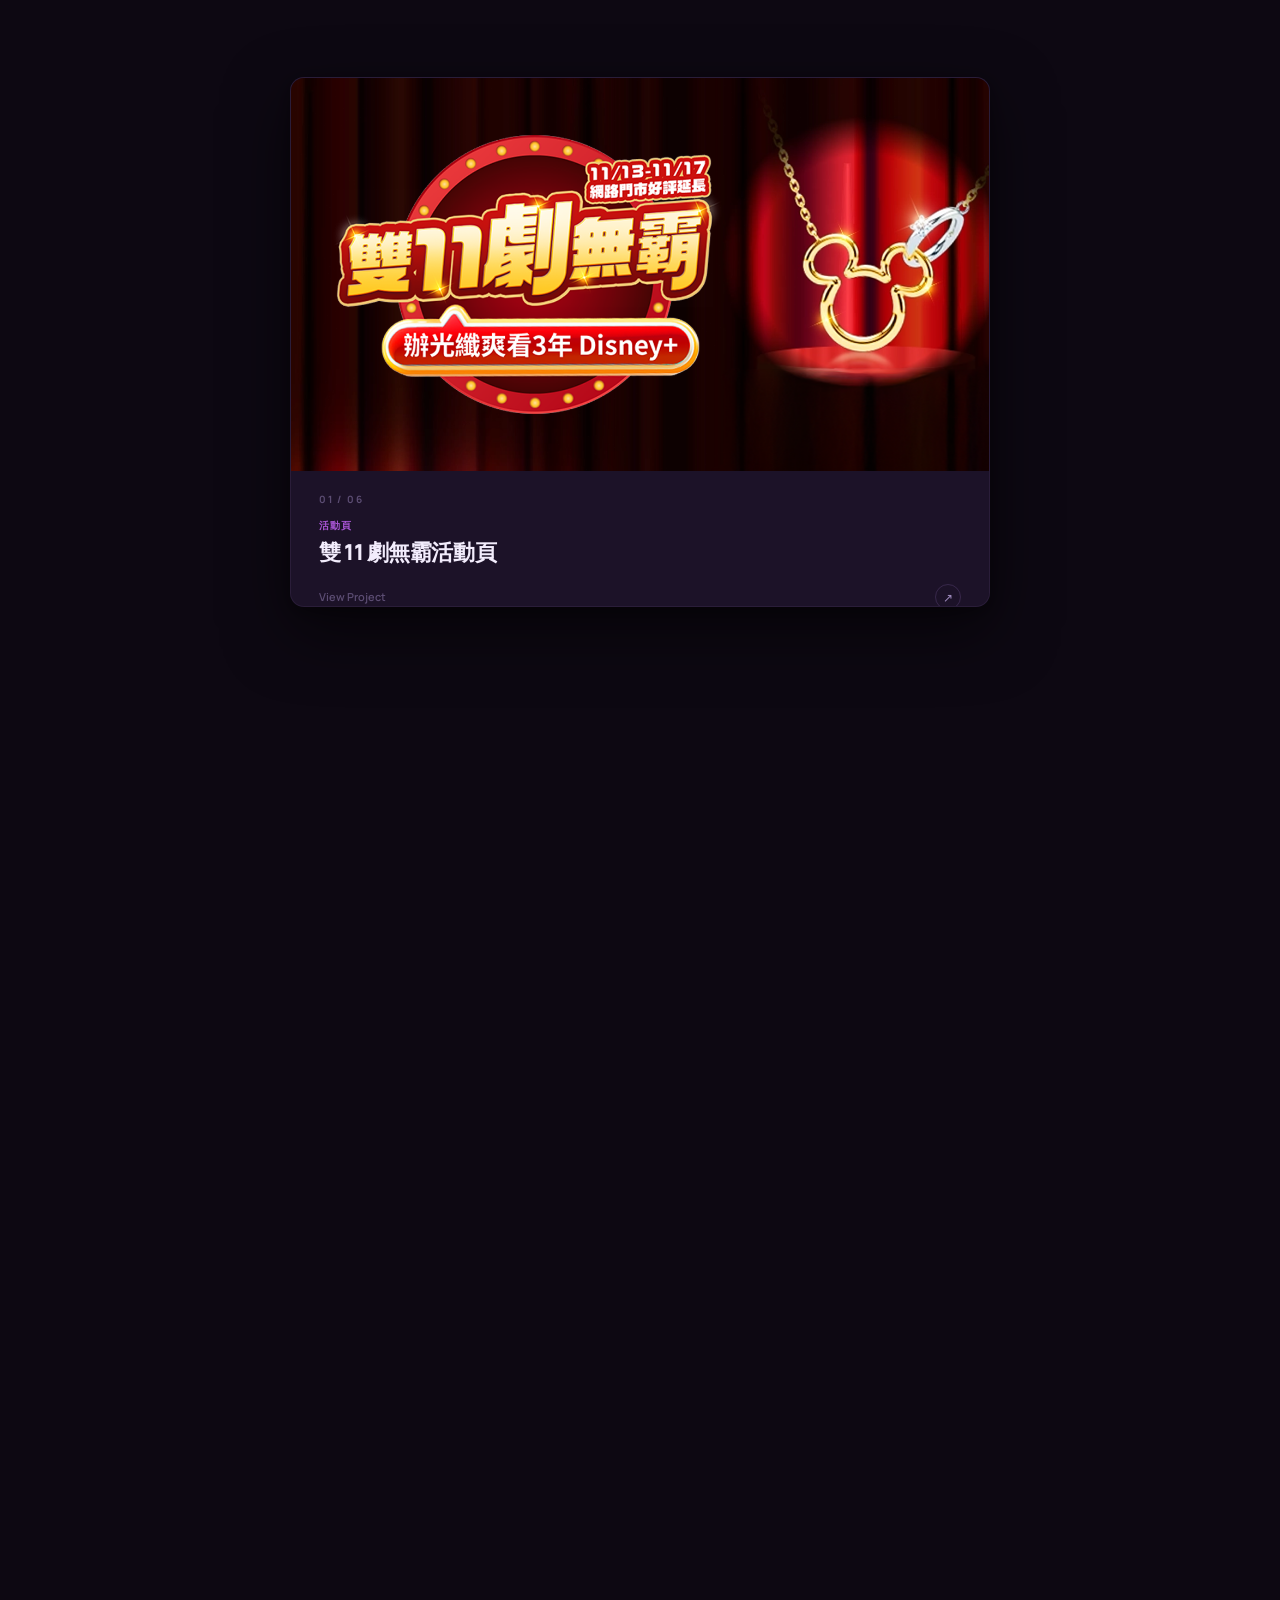
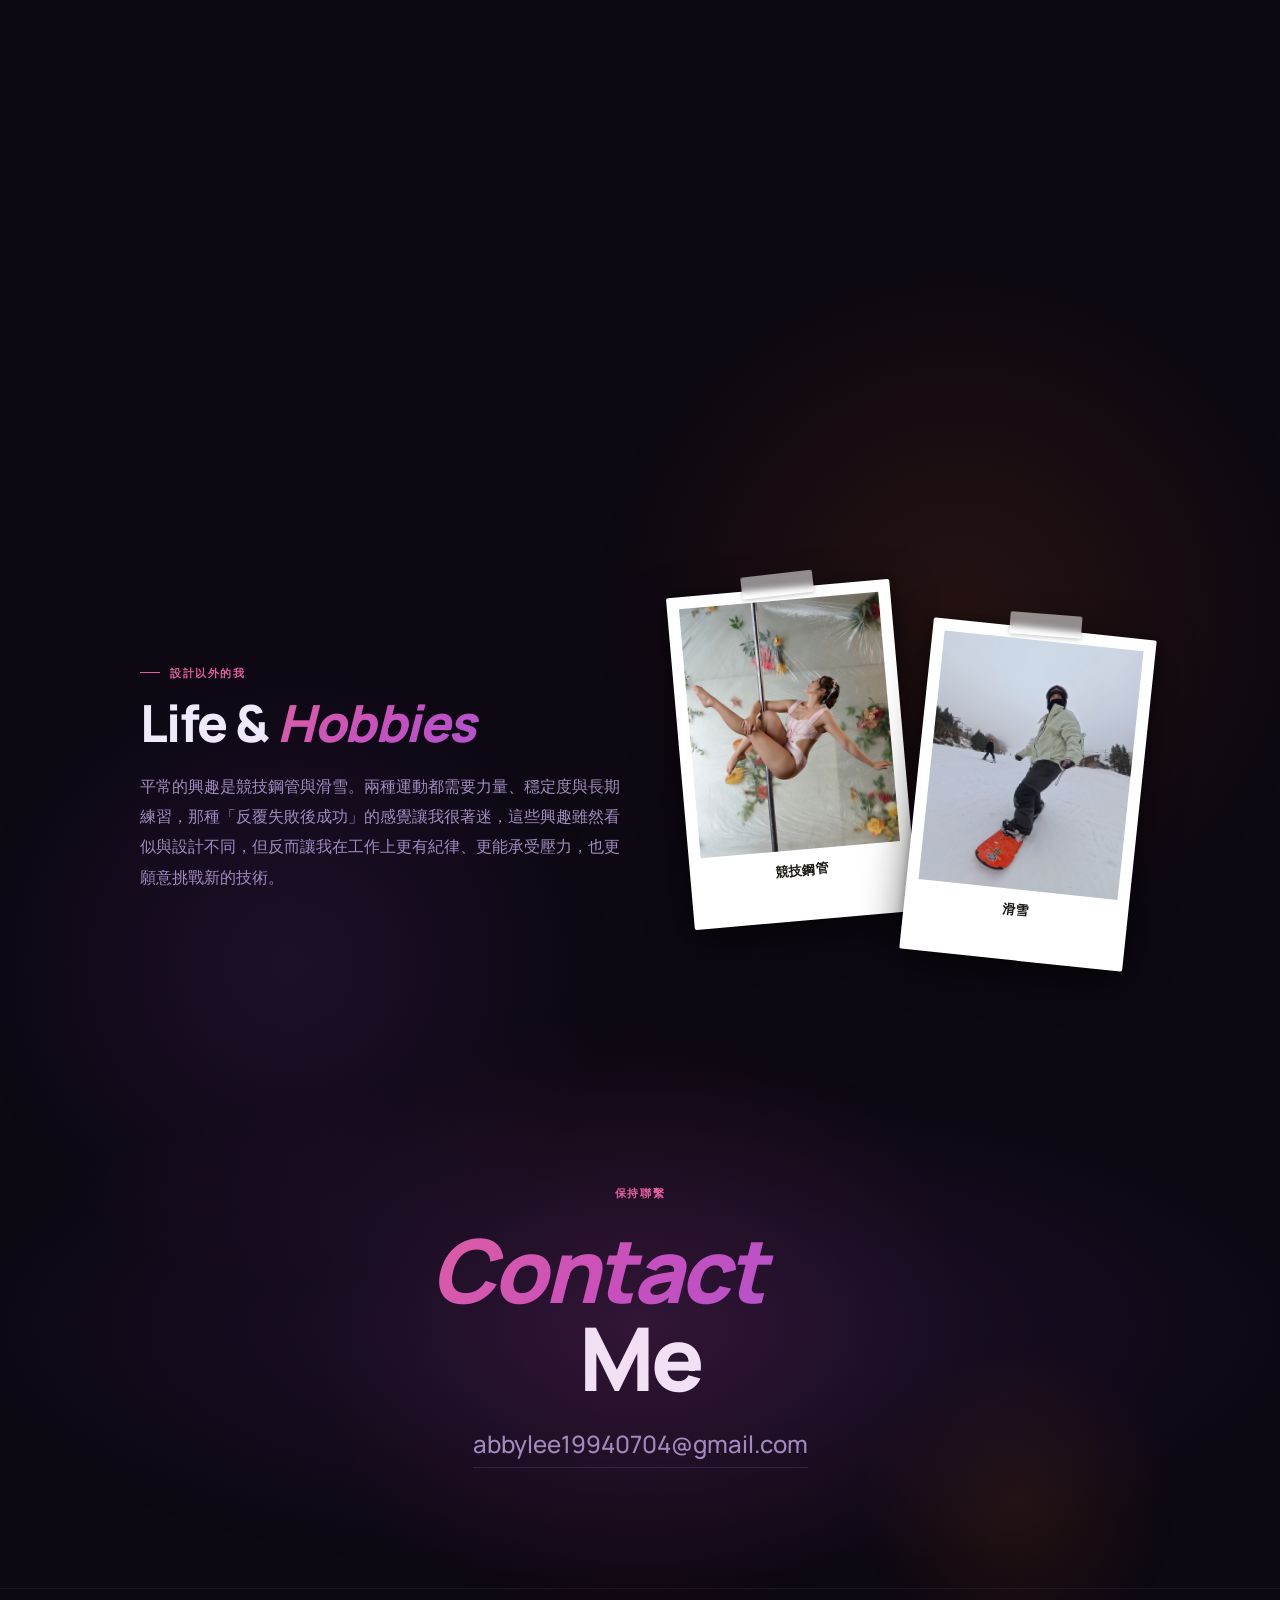
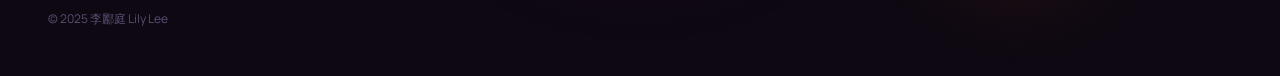
==== commit 131d7613: "Update index.html" ====
--- a/index.html
+++ b/index.html
@@ -441,7 +441,7 @@
   <div class="section">
     <div class="web-grid">
       <a href="pts.html" target="_blank" rel="noopener" class="web-card">
-        <div class="web-thumb"><img src="images/tps/cover_1.webp" alt="公視台語台"></div>
+        <div class="web-thumb"><img src="images/tps/cover_6.webp" alt="公視台語台"></div>
         <div class="web-body"><span class="web-label" data-i18n="pp-pts-label">社群視覺</span><div class="web-name" data-i18n="pp-pts-name">公視台語台</div><p class="web-desc" data-i18n="pp-pts-desc">YouTube 封面與 Facebook 首頁橫幅設計。</p><div class="web-cta"><span class="web-cta-text">View Project</span><div class="web-arrow">↗</div></div></div>
       </a>
       <a href="https://dribbble.com/abbylee1994" target="_blank" rel="noopener" class="web-card">
--- a/style.css
+++ b/style.css
@@ -396,7 +396,7 @@
 .web-body{padding:16px 18px 20px;flex:1;display:flex;flex-direction:column;gap:6px;}
 .web-label{font-size:10px;font-weight:600;letter-spacing:.12em;text-transform:uppercase;color:var(--acc2);}
 .web-name{font-size:14px;font-weight:700;letter-spacing:-.01em;color:var(--ink);line-height:1.3;}
-.web-desc{font-size:12px;color:var(--ink2);line-height:1.6;flex:1;}
+.web-desc{display:none;}
 .web-cta{margin-top:10px;display:flex;align-items:center;justify-content:space-between;}
 .web-cta-text{font-size:11px;font-weight:600;color:var(--ink3);}
 .web-arrow{
@@ -457,7 +457,7 @@
   font-size:22px;font-weight:800;letter-spacing:-.02em;
   color:var(--ink);line-height:1.25;
 }
-.ps-desc{font-size:14px;color:var(--ink2);line-height:1.65;flex:1;}
+.ps-desc{display:none;}
 .ps-cta{margin-top:12px;}
 @media(max-width:900px){
   .sk-card{width:200px;padding:22px 20px;border-radius:20px;}
@@ -466,9 +466,7 @@
   .ps-stage{width:min(360px,90vw);height:450px;}
   .ps-body{padding:14px 18px 18px;}
   .ps-name{font-size:17px;}
-  .ps-desc{font-size:13px;}
   .ps-name{font-size:17px;}
-  .ps-desc{font-size:13px;}
 }
 
 /* ── GRAPHIC MARQUEE ── */
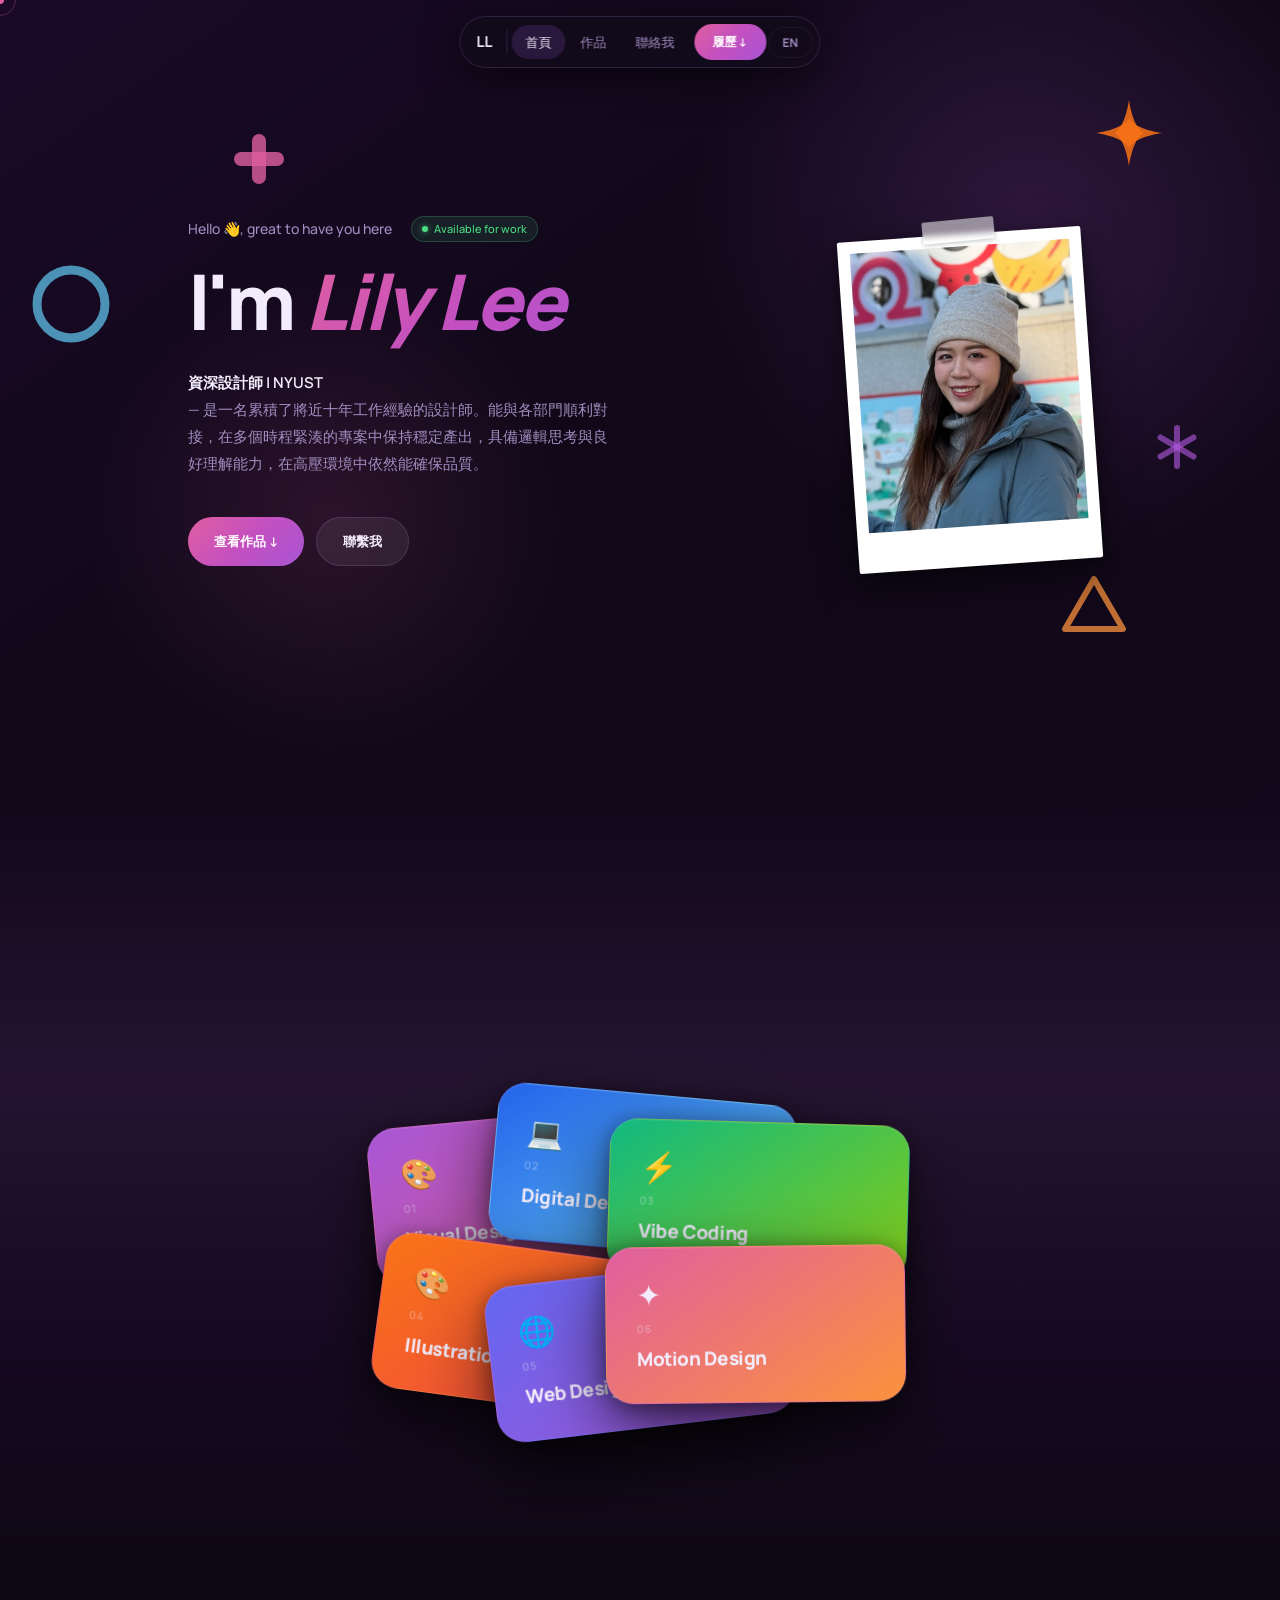
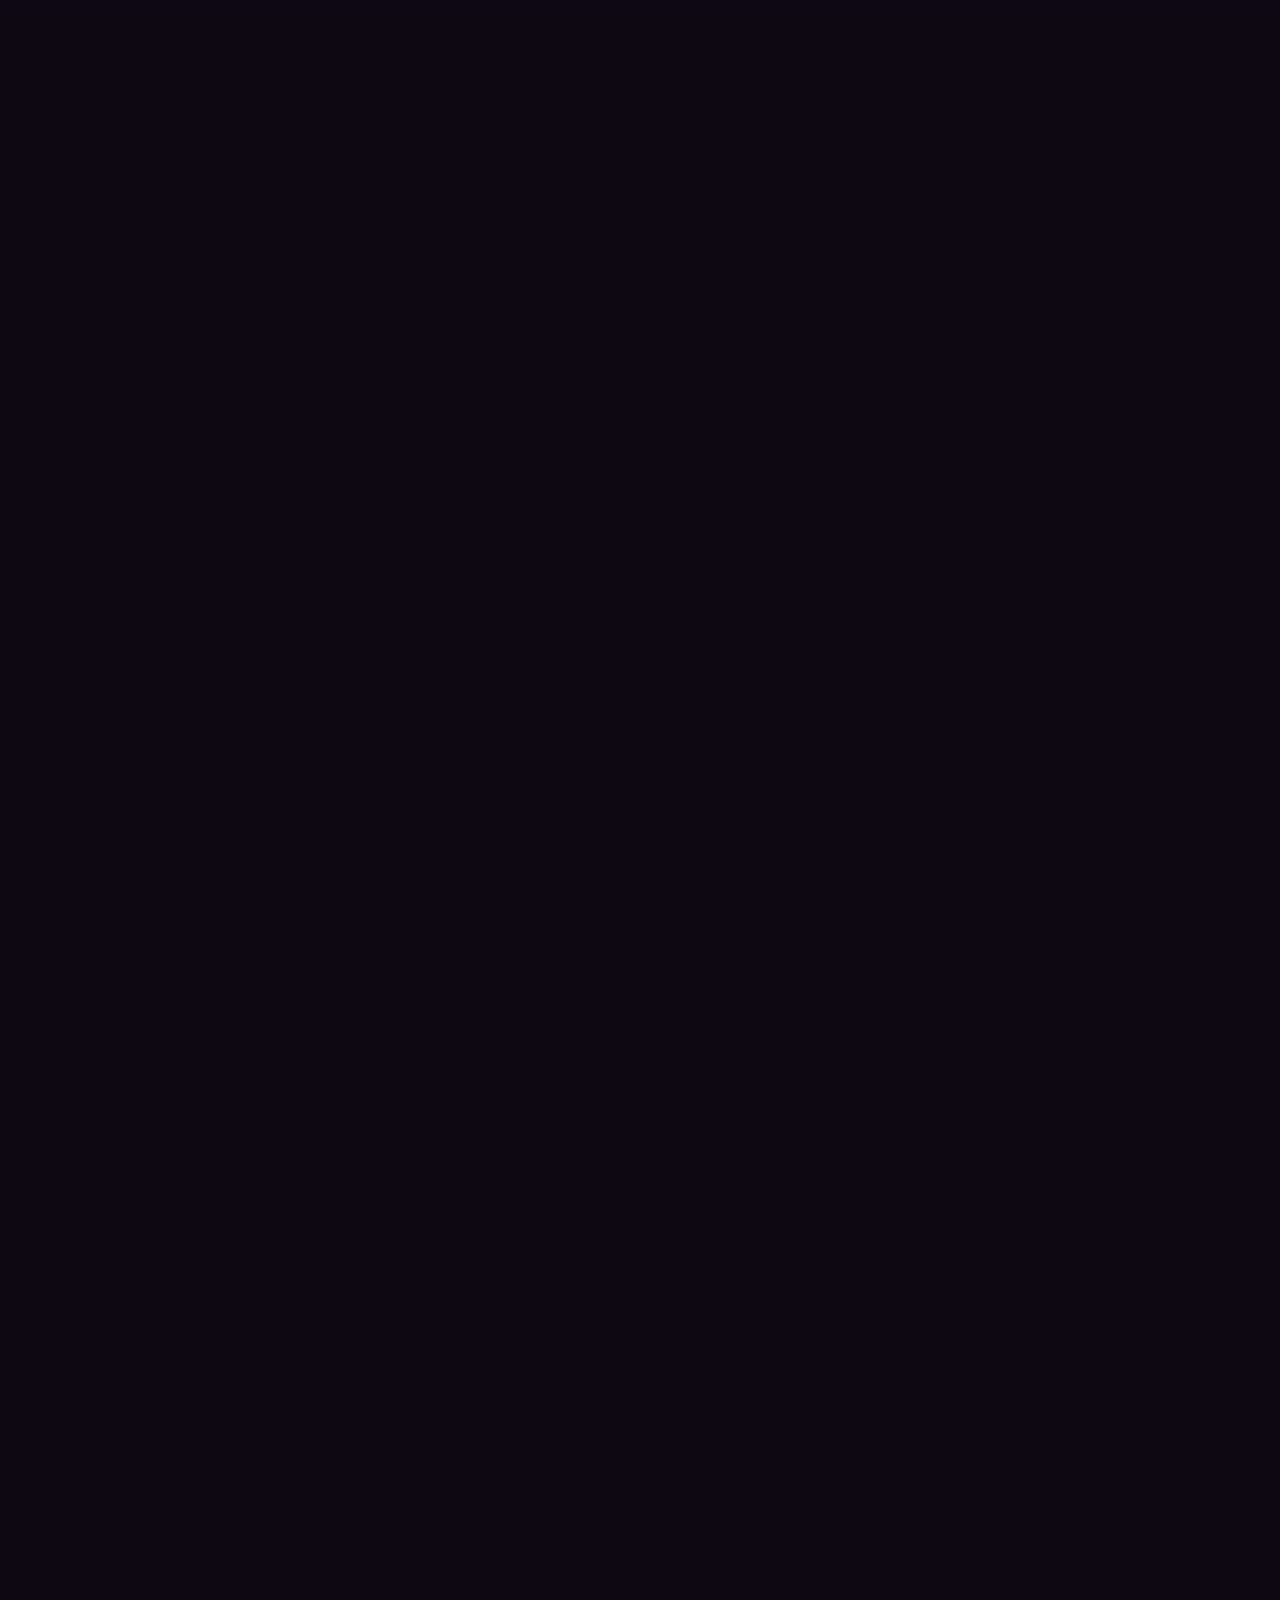
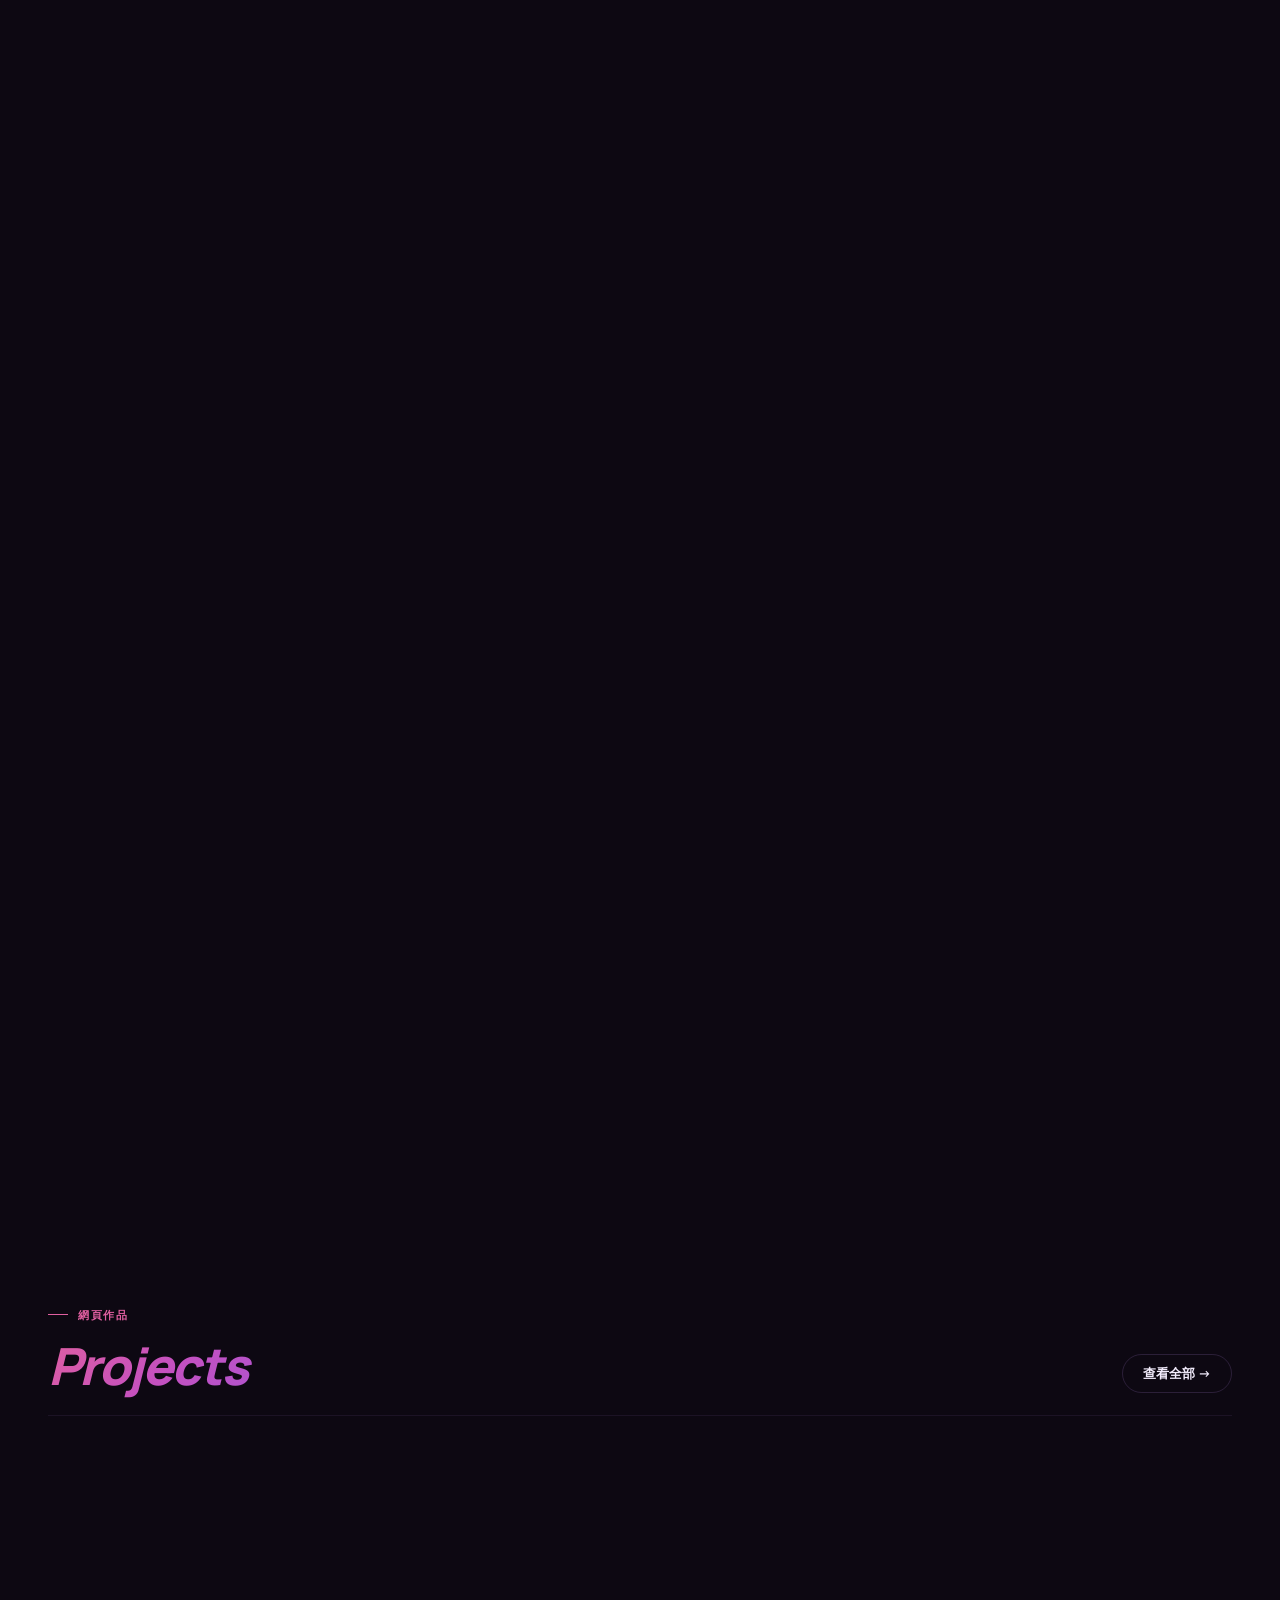
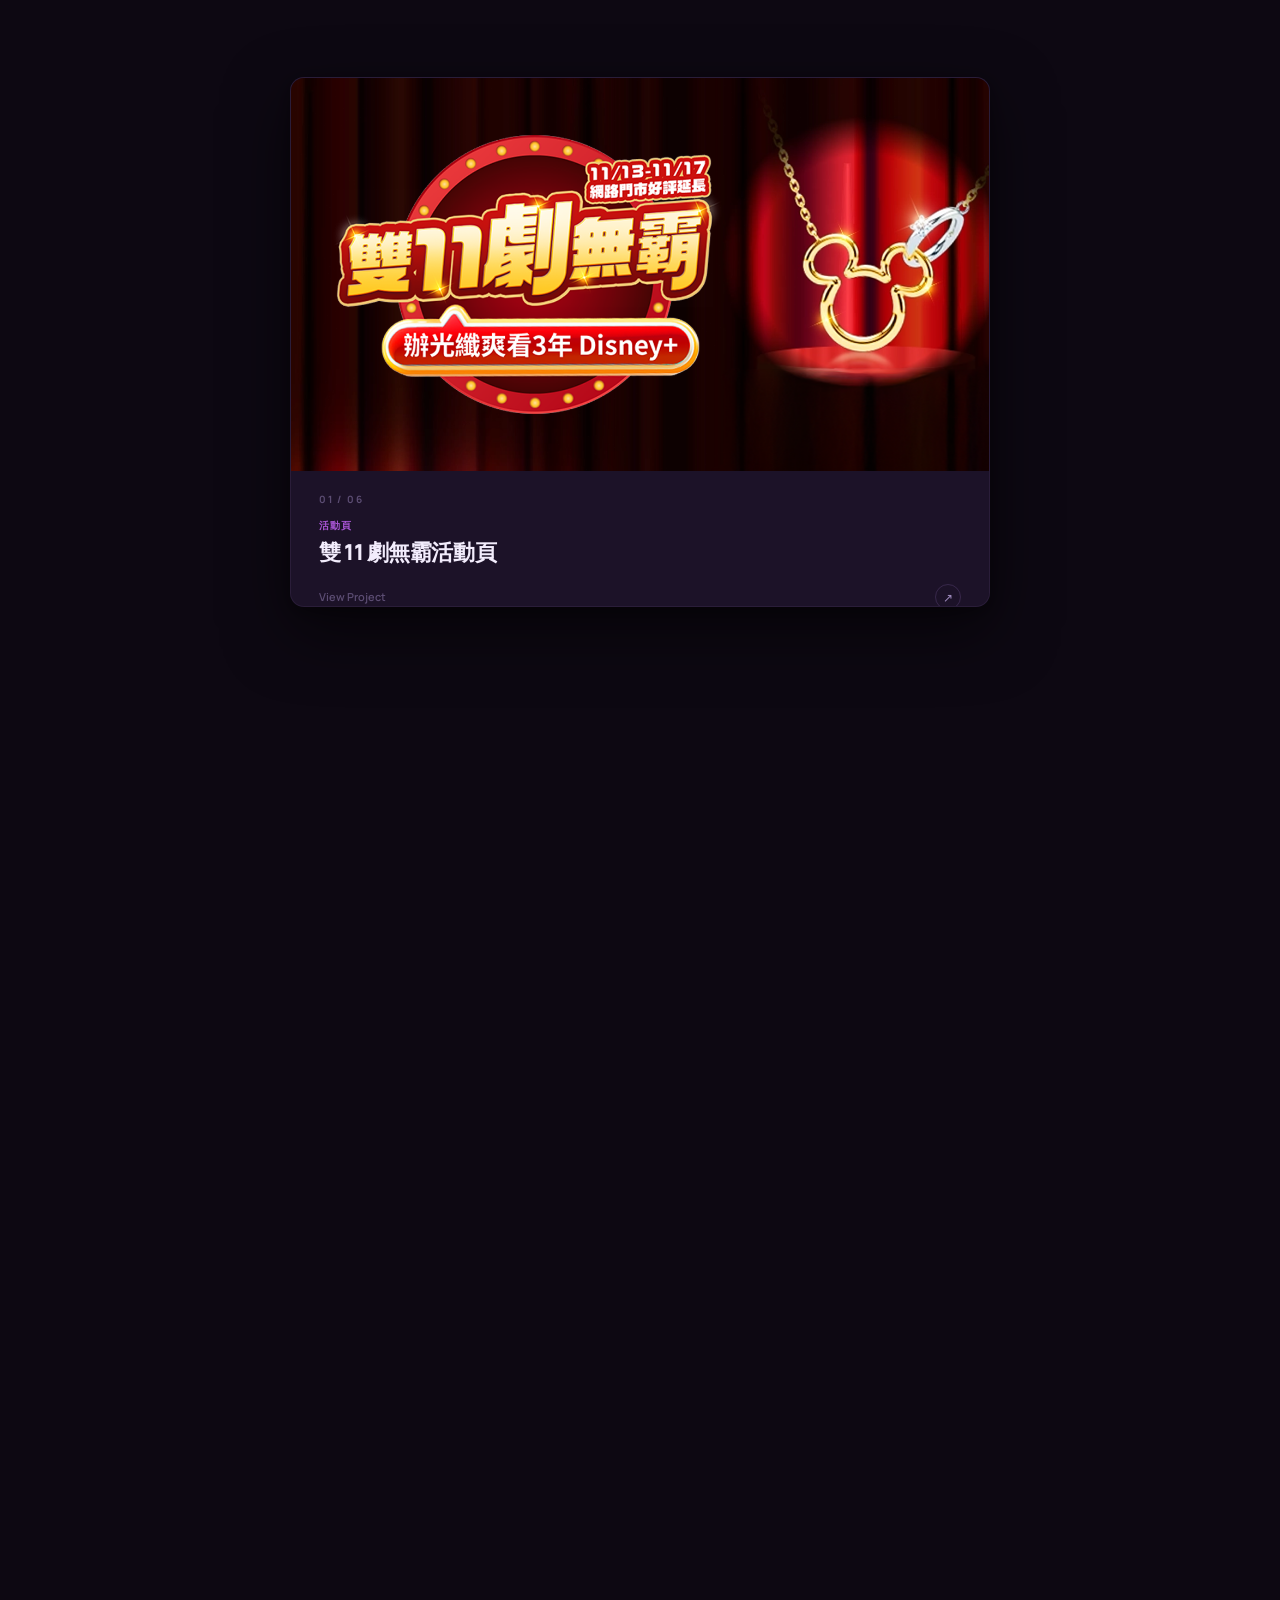
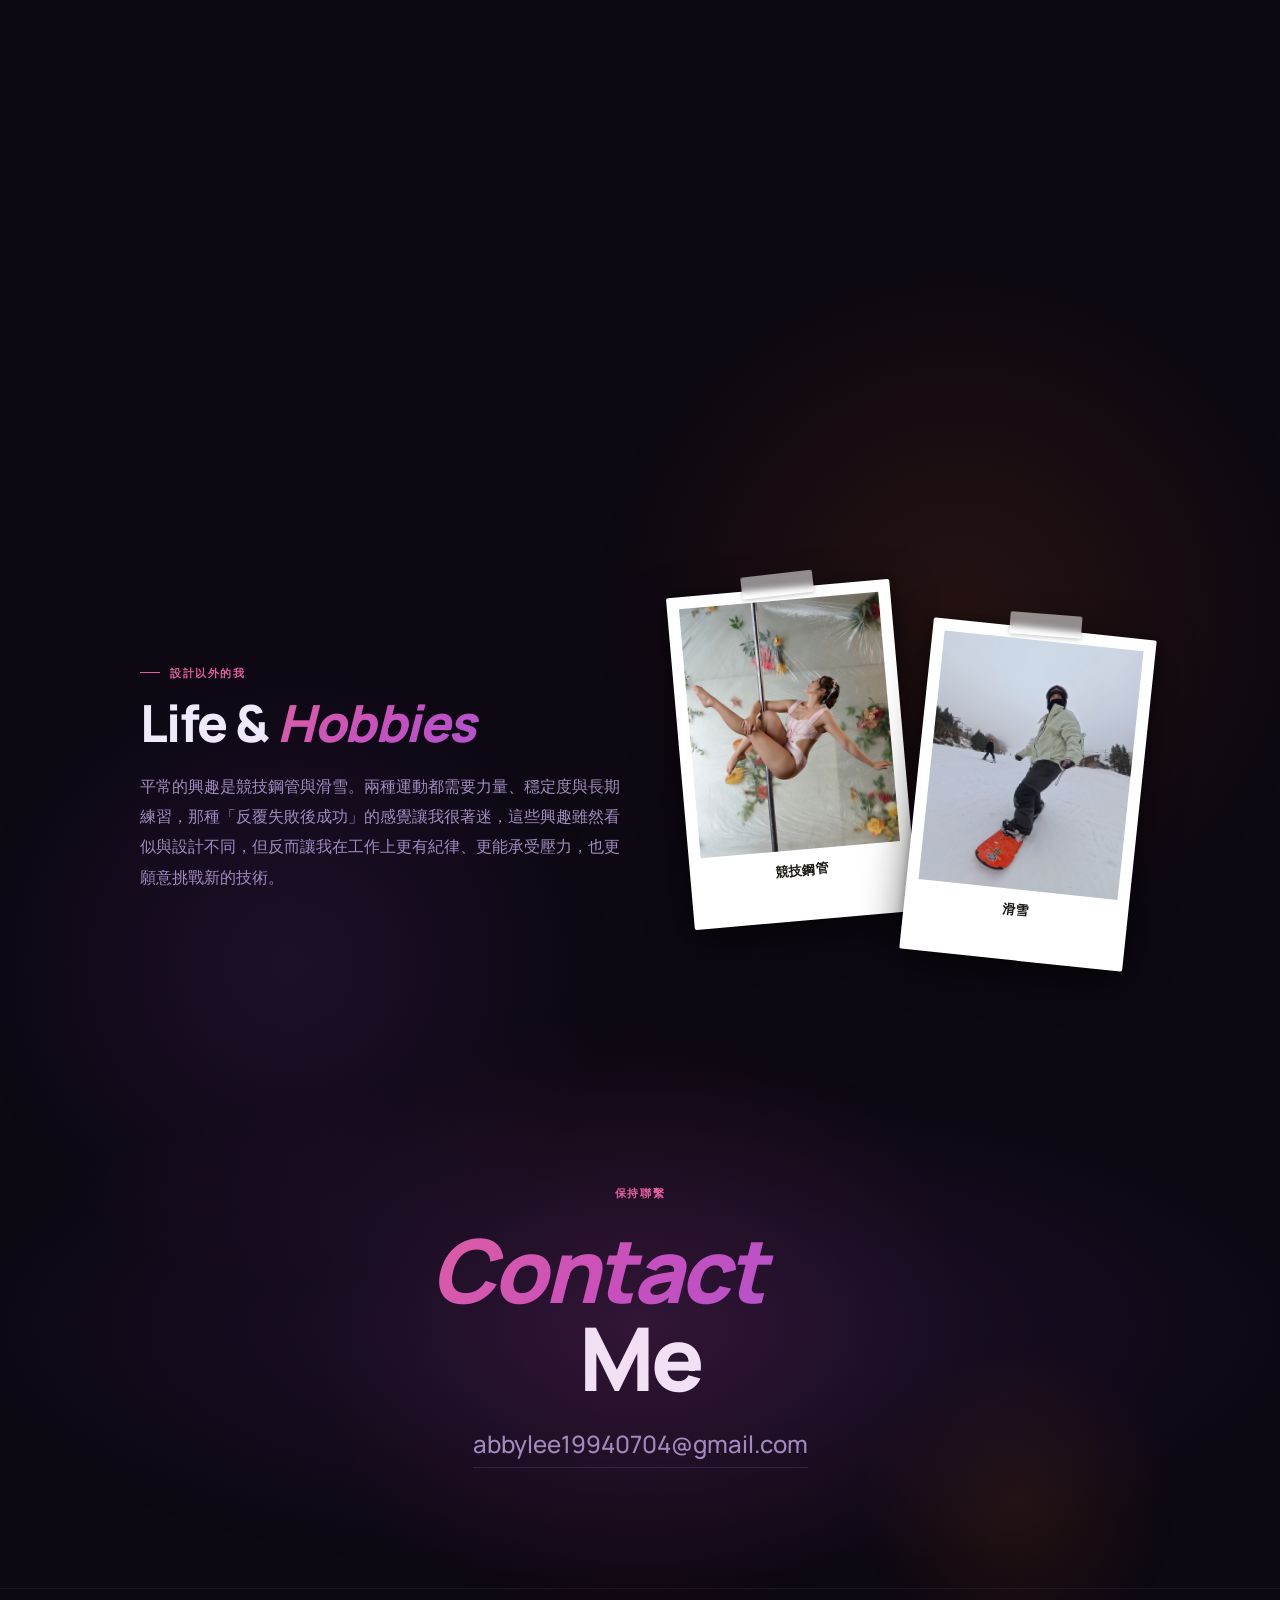
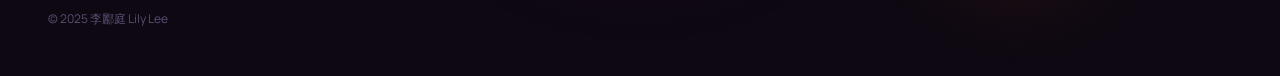
==== commit e4e8b708: "Update index.html" ====
--- a/index.html
+++ b/index.html
@@ -195,7 +195,7 @@
           </div>
         </a>
 
-        <a href="/wbc.html" class="ps-card" id="ps1" target="_blank" rel="noopener">
+        <a href="wbc.html" class="ps-card" id="ps1" target="_blank" rel="noopener">
           <div class="ps-thumb">
             <img src="images/project-09.webp" alt="WBC">
           </div>
@@ -441,7 +441,7 @@
   <div class="section">
     <div class="web-grid">
       <a href="pts.html" target="_blank" rel="noopener" class="web-card">
-        <div class="web-thumb"><img src="images/tps/cover_6.webp" alt="公視台語台"></div>
+        <div class="web-thumb"><img src="images/tps/cover_1.webp" alt="公視台語台"></div>
         <div class="web-body"><span class="web-label" data-i18n="pp-pts-label">社群視覺</span><div class="web-name" data-i18n="pp-pts-name">公視台語台</div><p class="web-desc" data-i18n="pp-pts-desc">YouTube 封面與 Facebook 首頁橫幅設計。</p><div class="web-cta"><span class="web-cta-text">View Project</span><div class="web-arrow">↗</div></div></div>
       </a>
       <a href="https://dribbble.com/abbylee1994" target="_blank" rel="noopener" class="web-card">
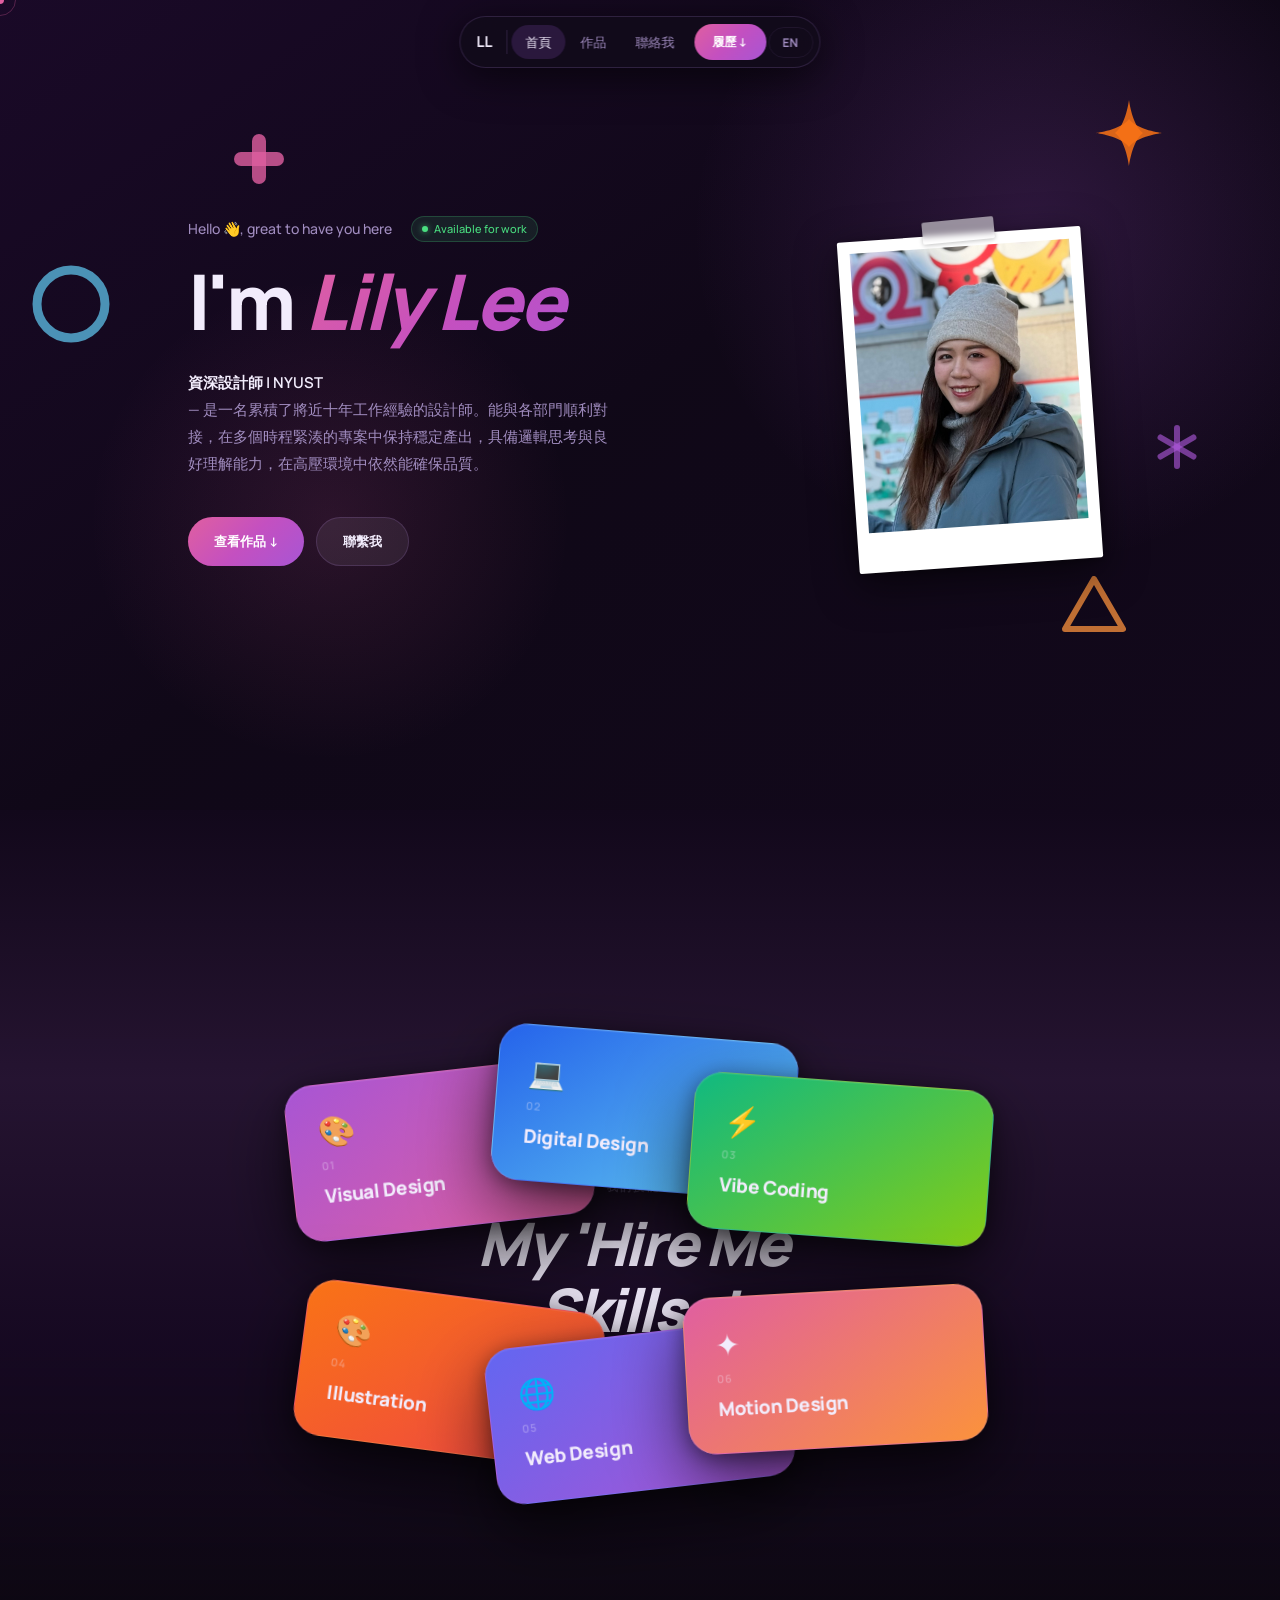
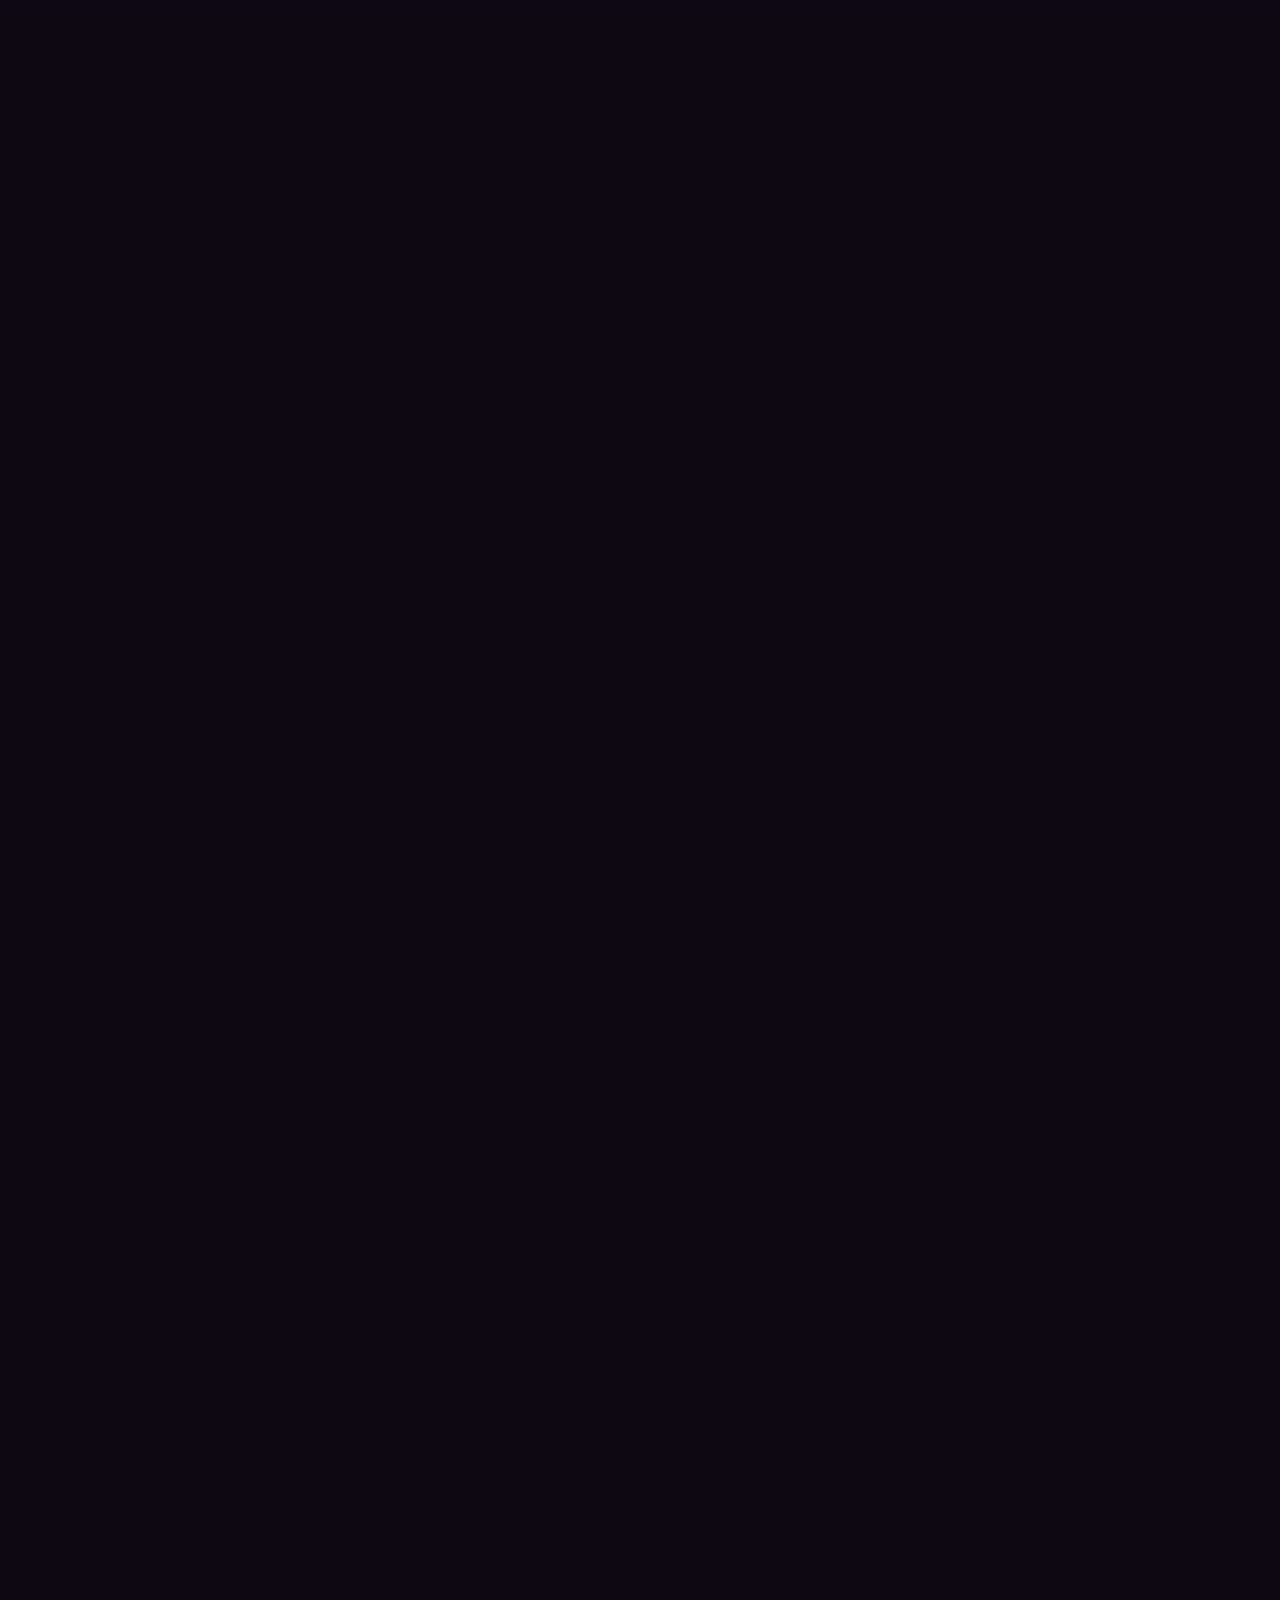
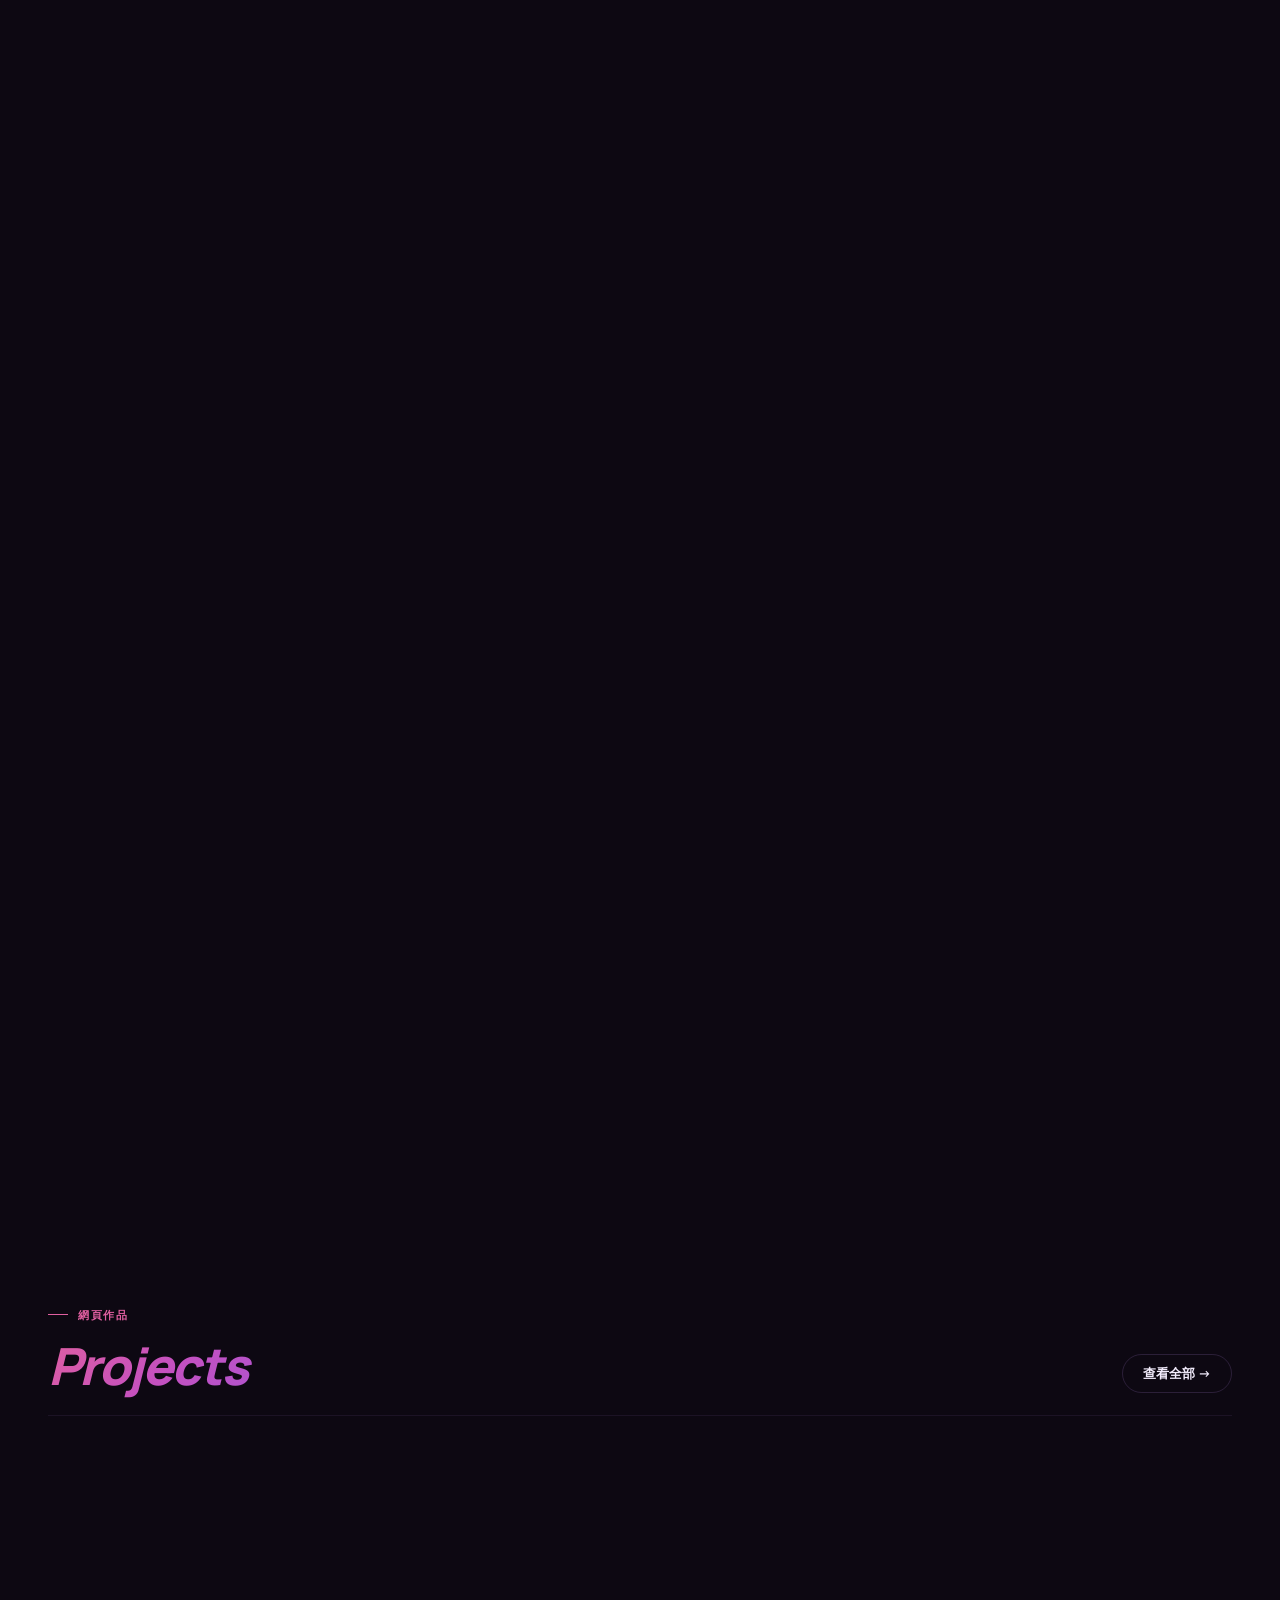
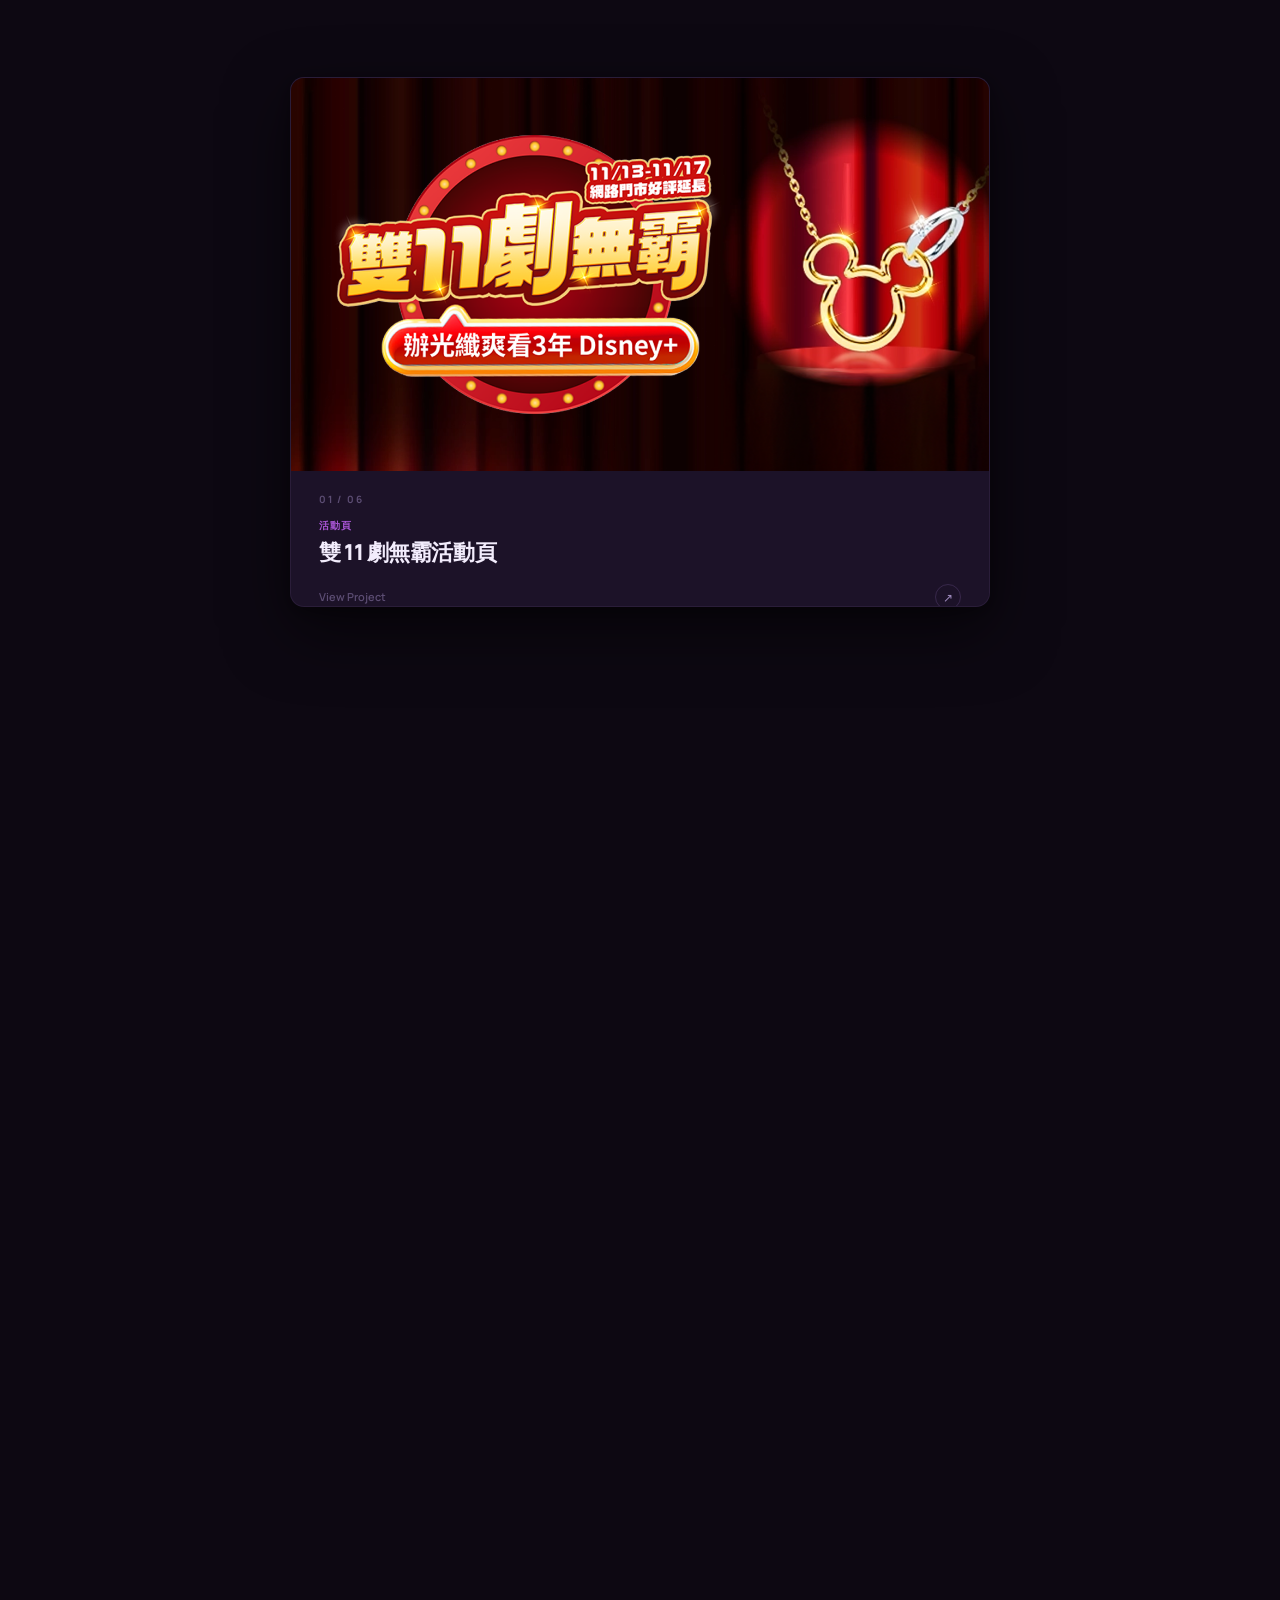
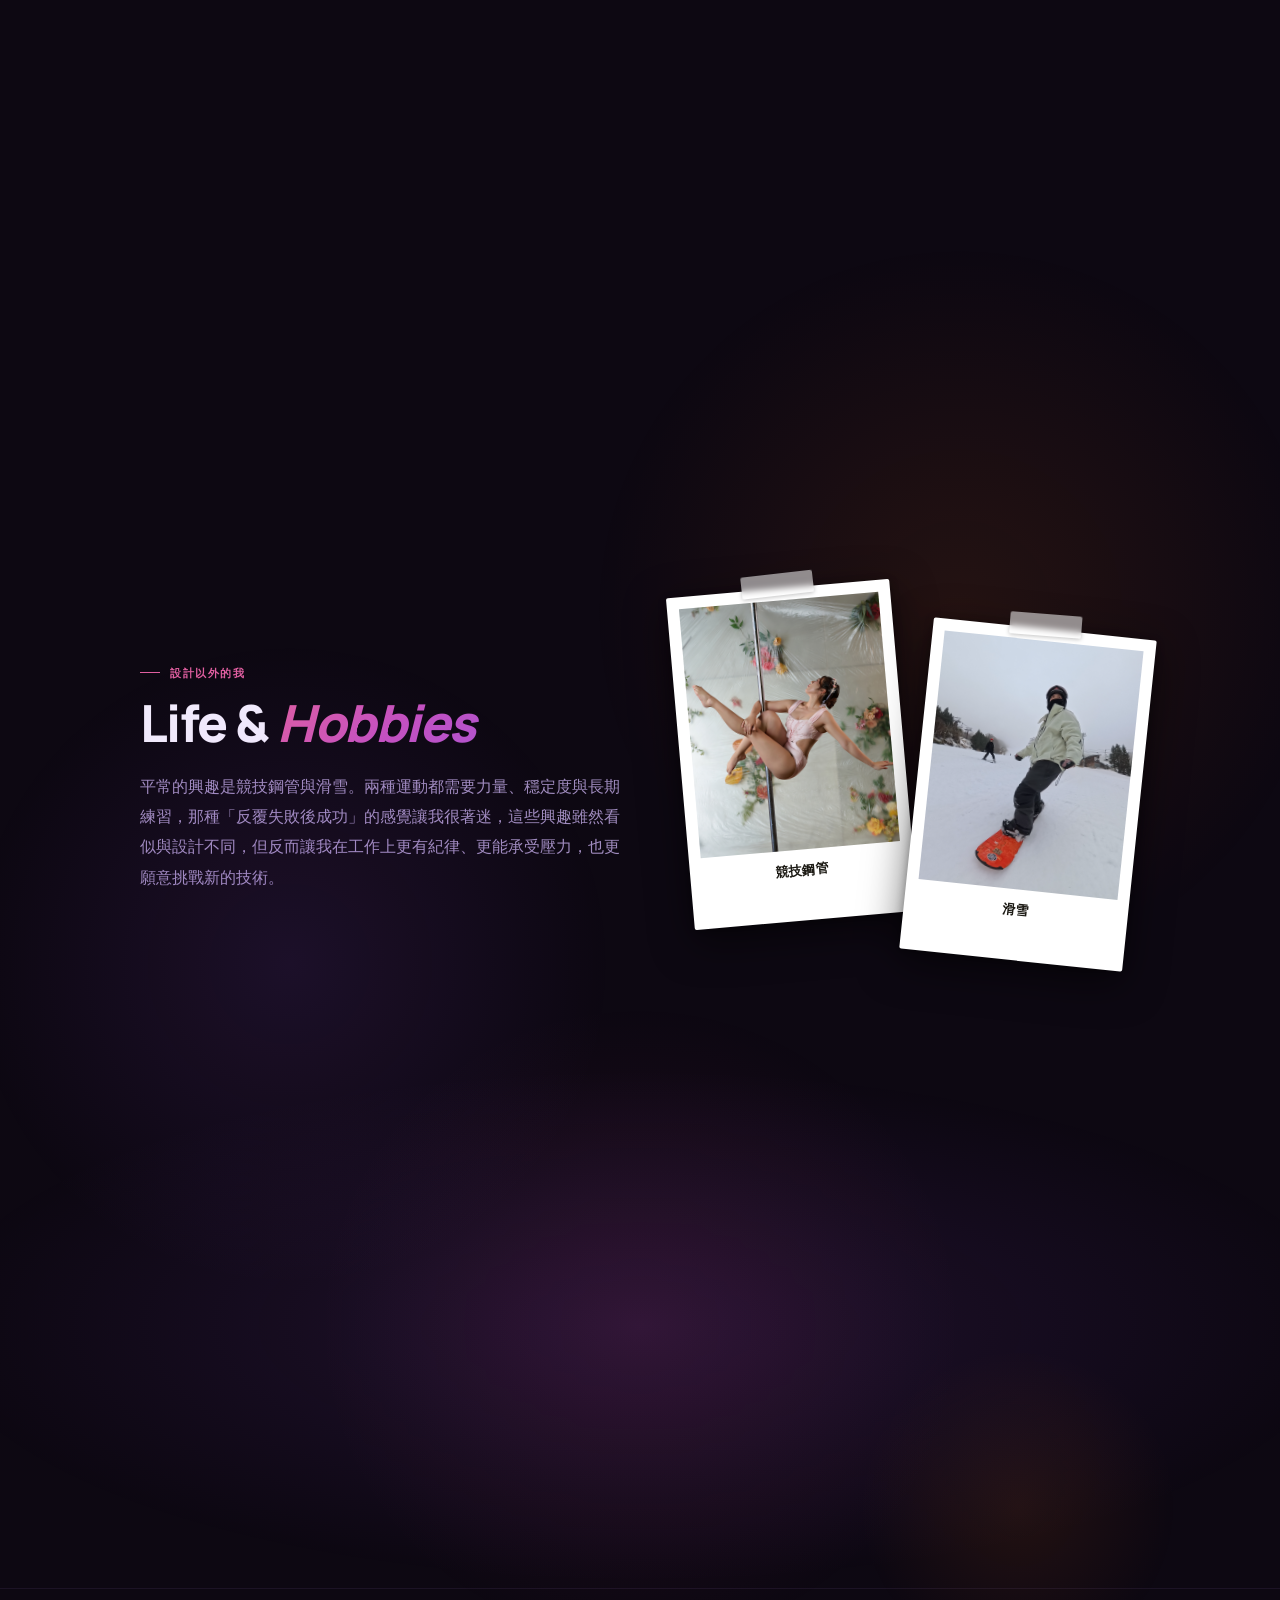
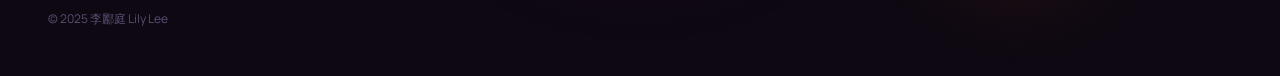
==== commit d4c02db1: "Update index.html" ====
--- a/index.html
+++ b/index.html
@@ -182,7 +182,7 @@
     <div class="ps-sticky">
       <div class="ps-stage">
 
-        <a href="https://stirring-tartufo-db40a0.netlify.app/" class="ps-card" id="ps0" target="_blank" rel="noopener">
+        <a href="./double11/" class="ps-card" id="ps0" target="_blank" rel="noopener">
           <div class="ps-thumb">
             <img src="images/project-01.webp" alt="雙11">
           </div>
@@ -232,7 +232,7 @@
           </div>
         </a>
 
-        <a href="https://effervescent-cannoli-8a8cd6.netlify.app/" class="ps-card" id="ps4" target="_blank" rel="noopener">
+        <a href="./mother/" class="ps-card" id="ps4" target="_blank" rel="noopener">
           <div class="ps-thumb"><img src="images/project-05.webp" alt="母親節"></div>
           <div class="ps-body">
             <div class="ps-num">05 / 06</div>
@@ -243,7 +243,7 @@
           </div>
         </a>
 
-        <a href="https://incredible-licorice-6eb129.netlify.app/" class="ps-card" id="ps5" target="_blank" rel="noopener">
+        <a href="./cafein/cafein.html" class="ps-card" id="ps5" target="_blank" rel="noopener">
           <div class="ps-thumb"><img src="images/project-06.webp" alt="Cafe!n"></div>
           <div class="ps-body">
             <div class="ps-num">06 / 06</div>
@@ -448,7 +448,7 @@
         <div class="web-thumb"><img src="images/project-04.webp" alt="插畫"></div>
         <div class="web-body"><span class="web-label" data-i18n="pp1-label">平面 &amp; 插畫</span><div class="web-name" data-i18n="pp1-name">平面與插畫作品集</div><p class="web-desc" data-i18n="pp1-desc">Dribbble 上的平面設計與插畫創作。</p><div class="web-cta"><span class="web-cta-text">Dribbble</span><div class="web-arrow">↗</div></div></div>
       </a>
-      <a href="https://stirring-tartufo-db40a0.netlify.app/" target="_blank" rel="noopener" class="web-card">
+      <a href="./double11/" target="_blank" rel="noopener" class="web-card">
         <div class="web-thumb"><img src="images/project-01.webp" alt="雙11"></div>
         <div class="web-body"><span class="web-label" data-i18n="pp2-label">活動頁</span><div class="web-name" data-i18n="pp2-name">雙 11 劇無霸活動頁</div><p class="web-desc" data-i18n="pp2-desc">強烈視覺張力帶動促銷氛圍。</p><div class="web-cta"><span class="web-cta-text">View Project</span><div class="web-arrow">↗</div></div></div>
       </a>
@@ -472,11 +472,11 @@
          <div class="web-thumb"><img src="images/project-07.webp" alt="升速"></div>
         <div class="web-body"><span class="web-label" data-i18n="pp7-label">產品頁</span><div class="web-name" data-i18n="pp7-name">升速產品頁</div><p class="web-desc" data-i18n="pp7-desc">網路升速方案產品頁。</p><div class="web-cta"><span class="web-cta-text">View Project</span><div class="web-arrow">↗</div></div></div>
       </a>
-      <a href="https://effervescent-cannoli-8a8cd6.netlify.app/" target="_blank" rel="noopener" class="web-card">
+      <a href="./mother/" target="_blank" rel="noopener" class="web-card">
         <div class="web-thumb"><img src="images/project-05.webp" alt="母親節"></div>
         <div class="web-body"><span class="web-label" data-i18n="pp8-label">活動頁</span><div class="web-name" data-i18n="pp8-name">歡慶母親節活動頁</div><p class="web-desc" data-i18n="pp8-desc">節日氛圍活動頁設計。</p><div class="web-cta"><span class="web-cta-text">View Project</span><div class="web-arrow">↗</div></div></div>
       </a>
-      <a href="https://incredible-licorice-6eb129.netlify.app/" target="_blank" rel="noopener" class="web-card">
+      <a href="./cafein/cafein.html" target="_blank" rel="noopener" class="web-card">
         <div class="web-thumb"><img src="images/project-06.webp" alt="Cafe!n"></div>
         <div class="web-body"><span class="web-label" data-i18n="pp9-label">活動頁</span><div class="web-name" data-i18n="pp9-name">Cafe!n 活動頁</div><p class="web-desc" data-i18n="pp9-desc">咖啡品牌活動專頁。</p><div class="web-cta"><span class="web-cta-text">View Project</span><div class="web-arrow">↗</div></div></div>
       </a>
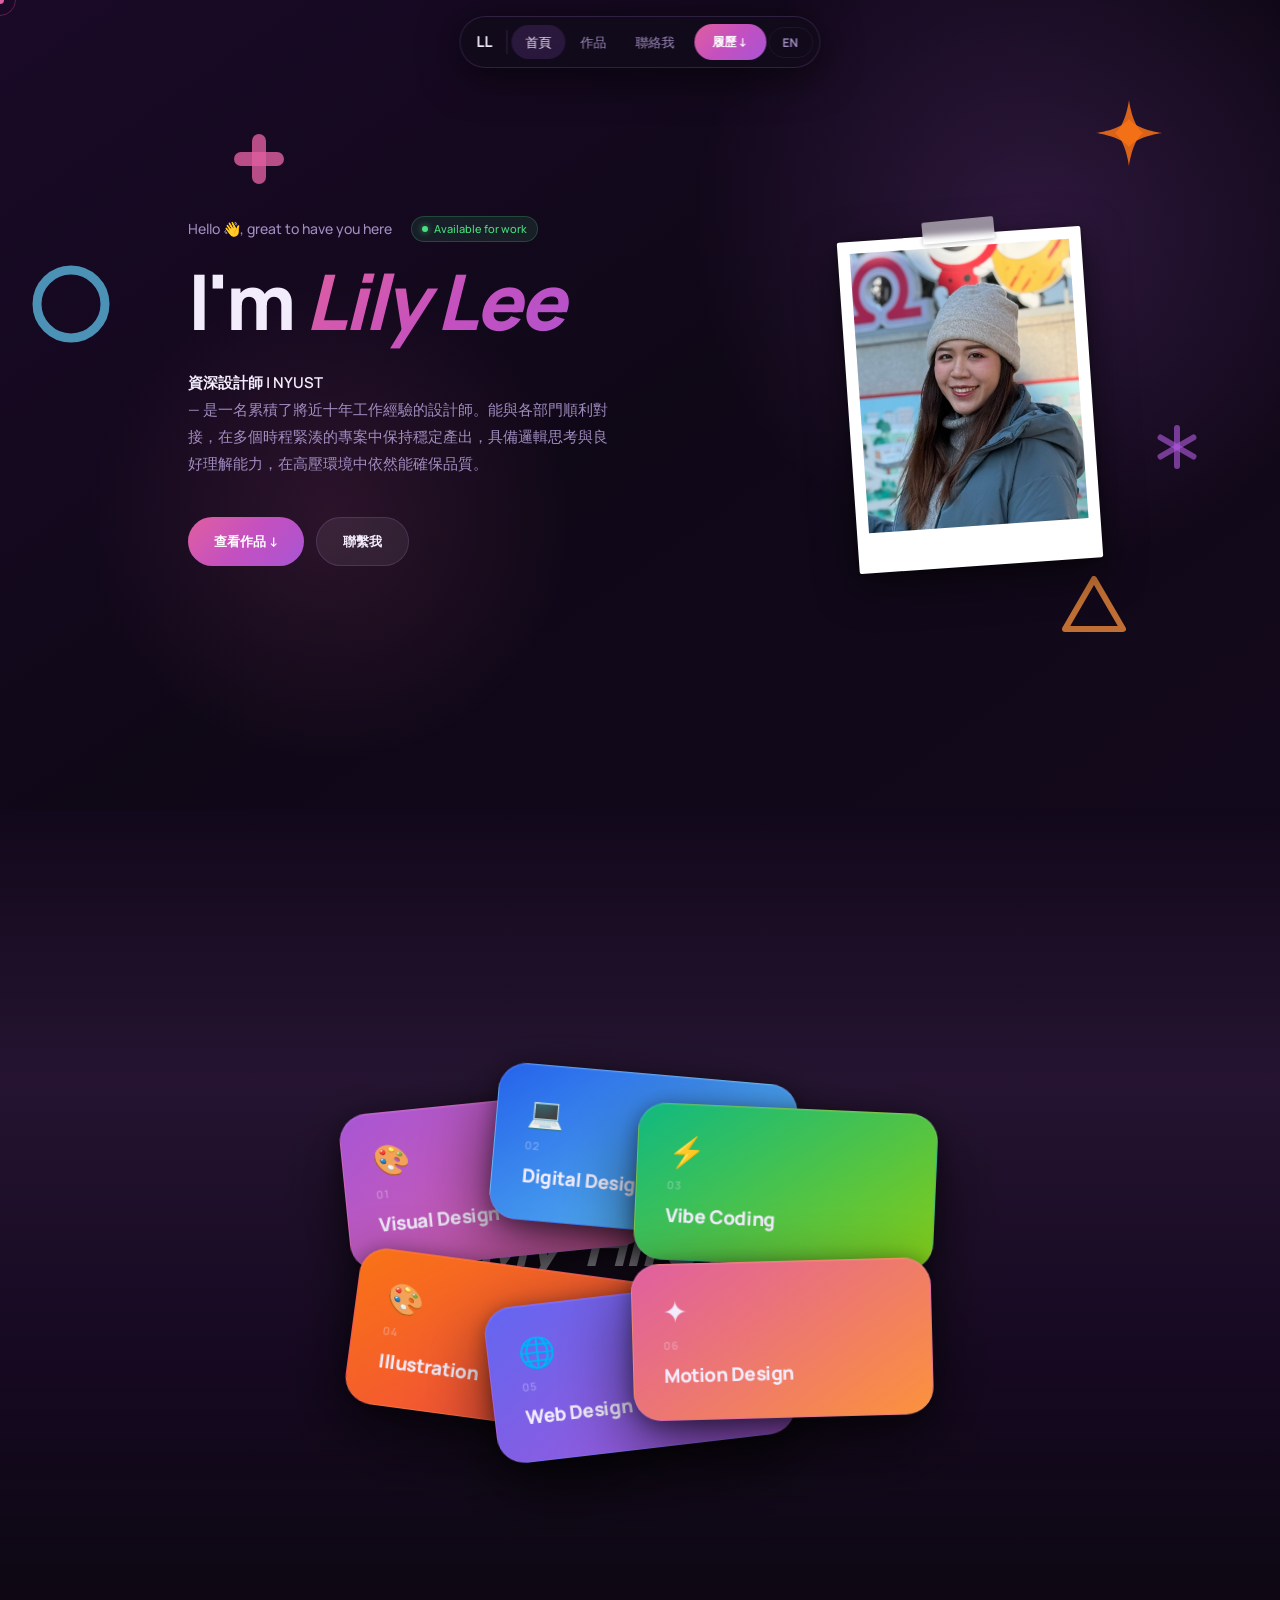
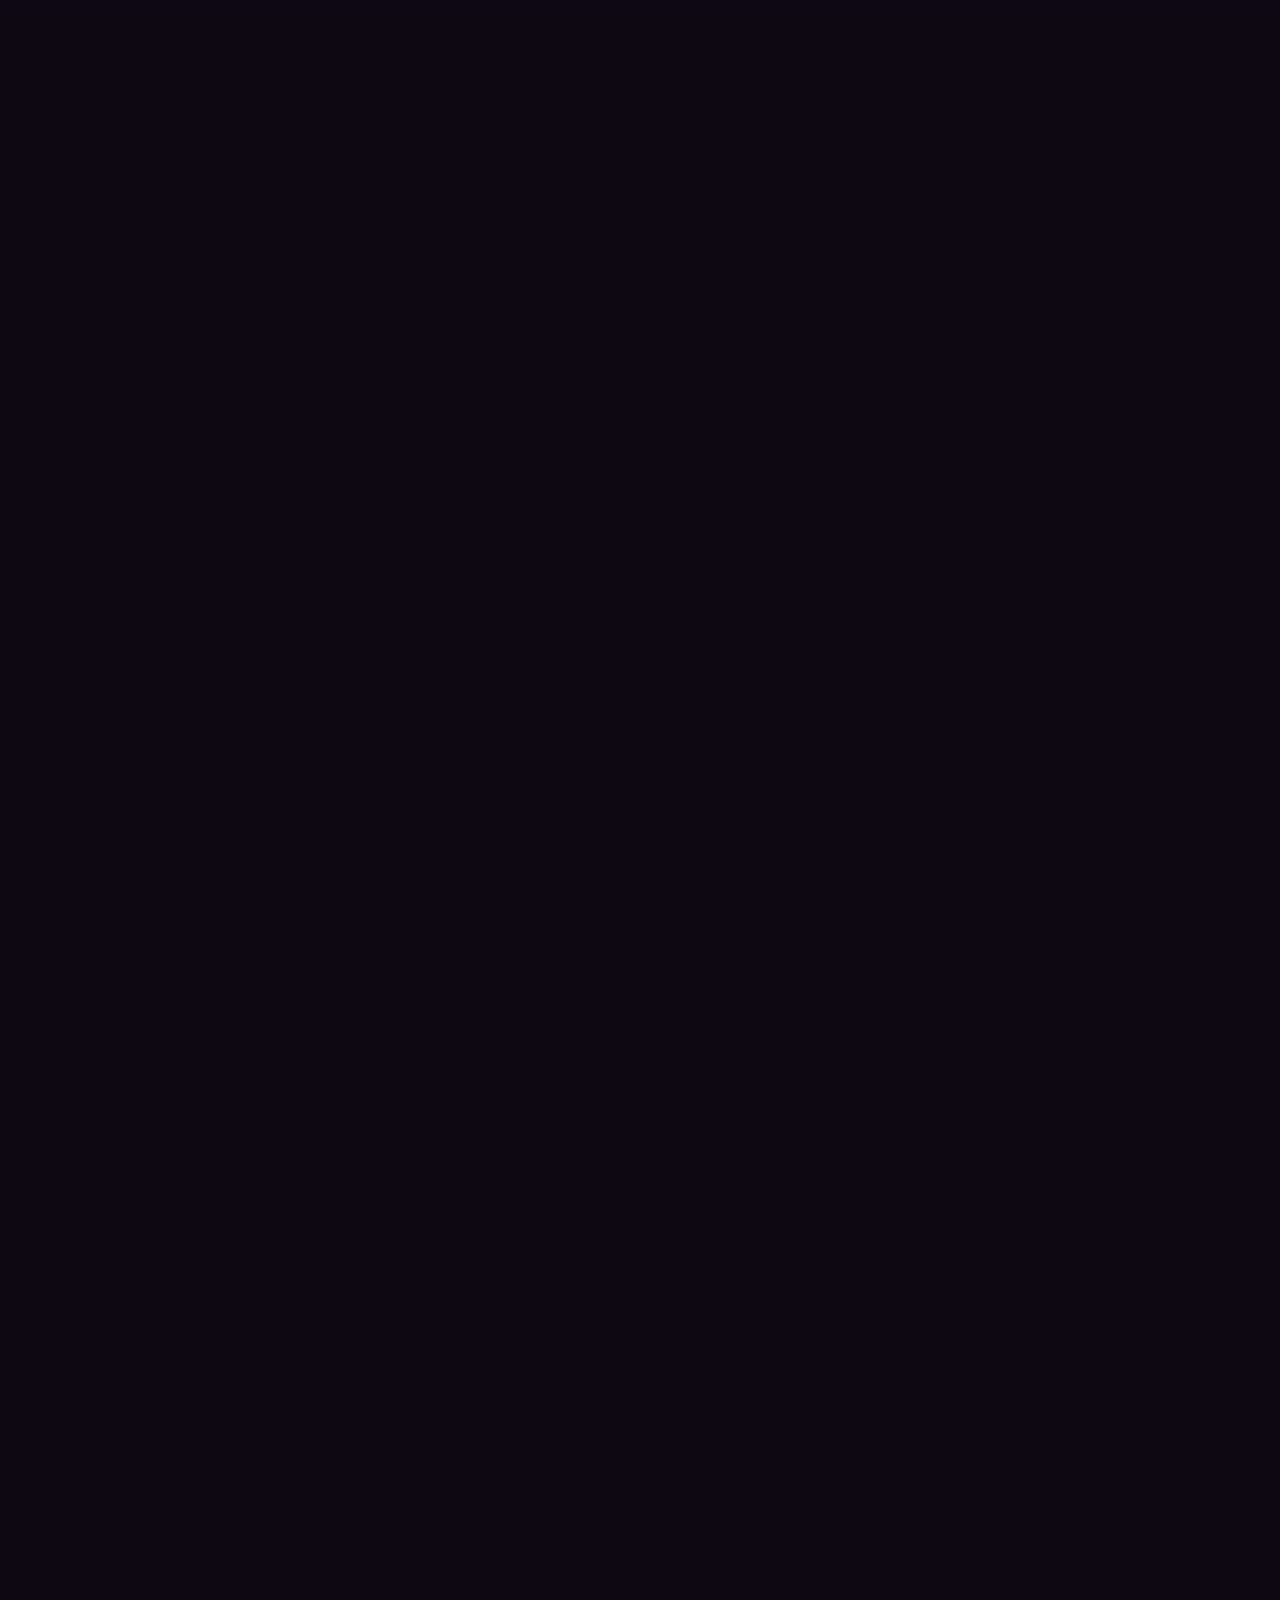
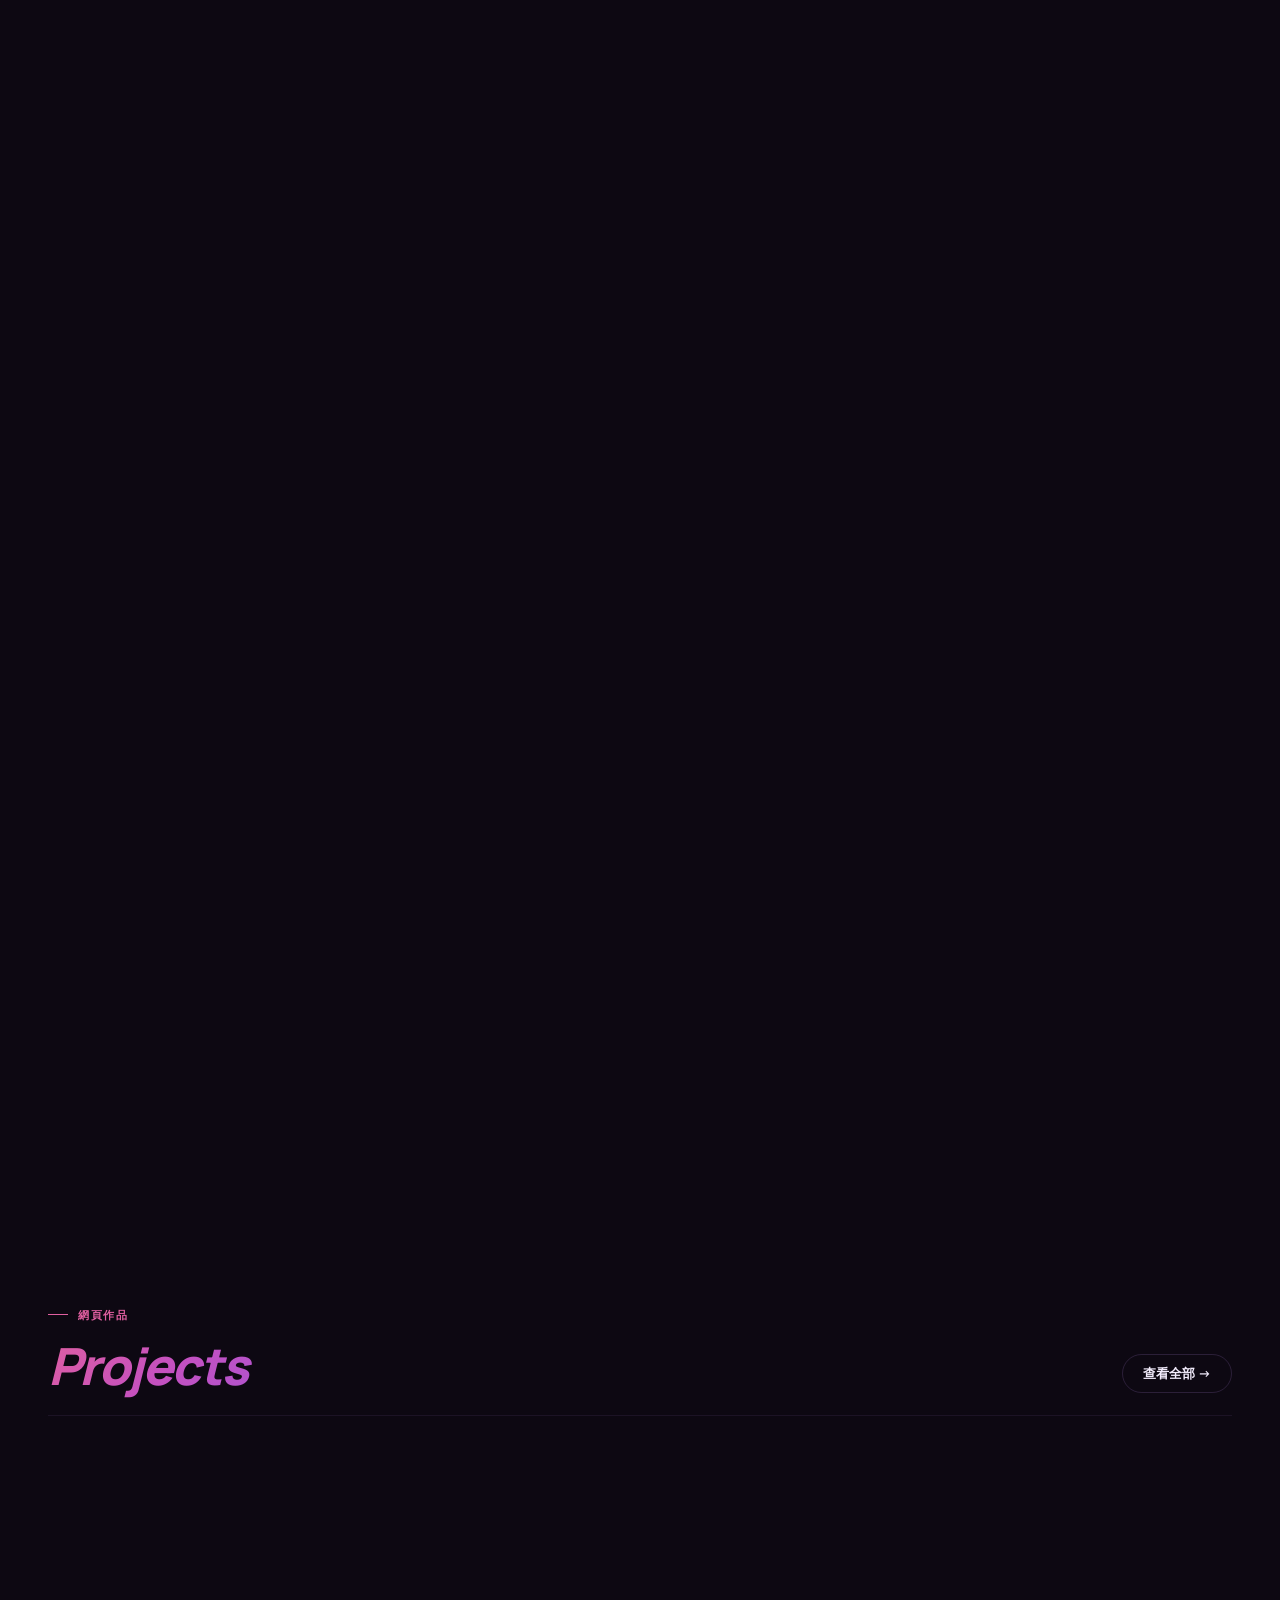
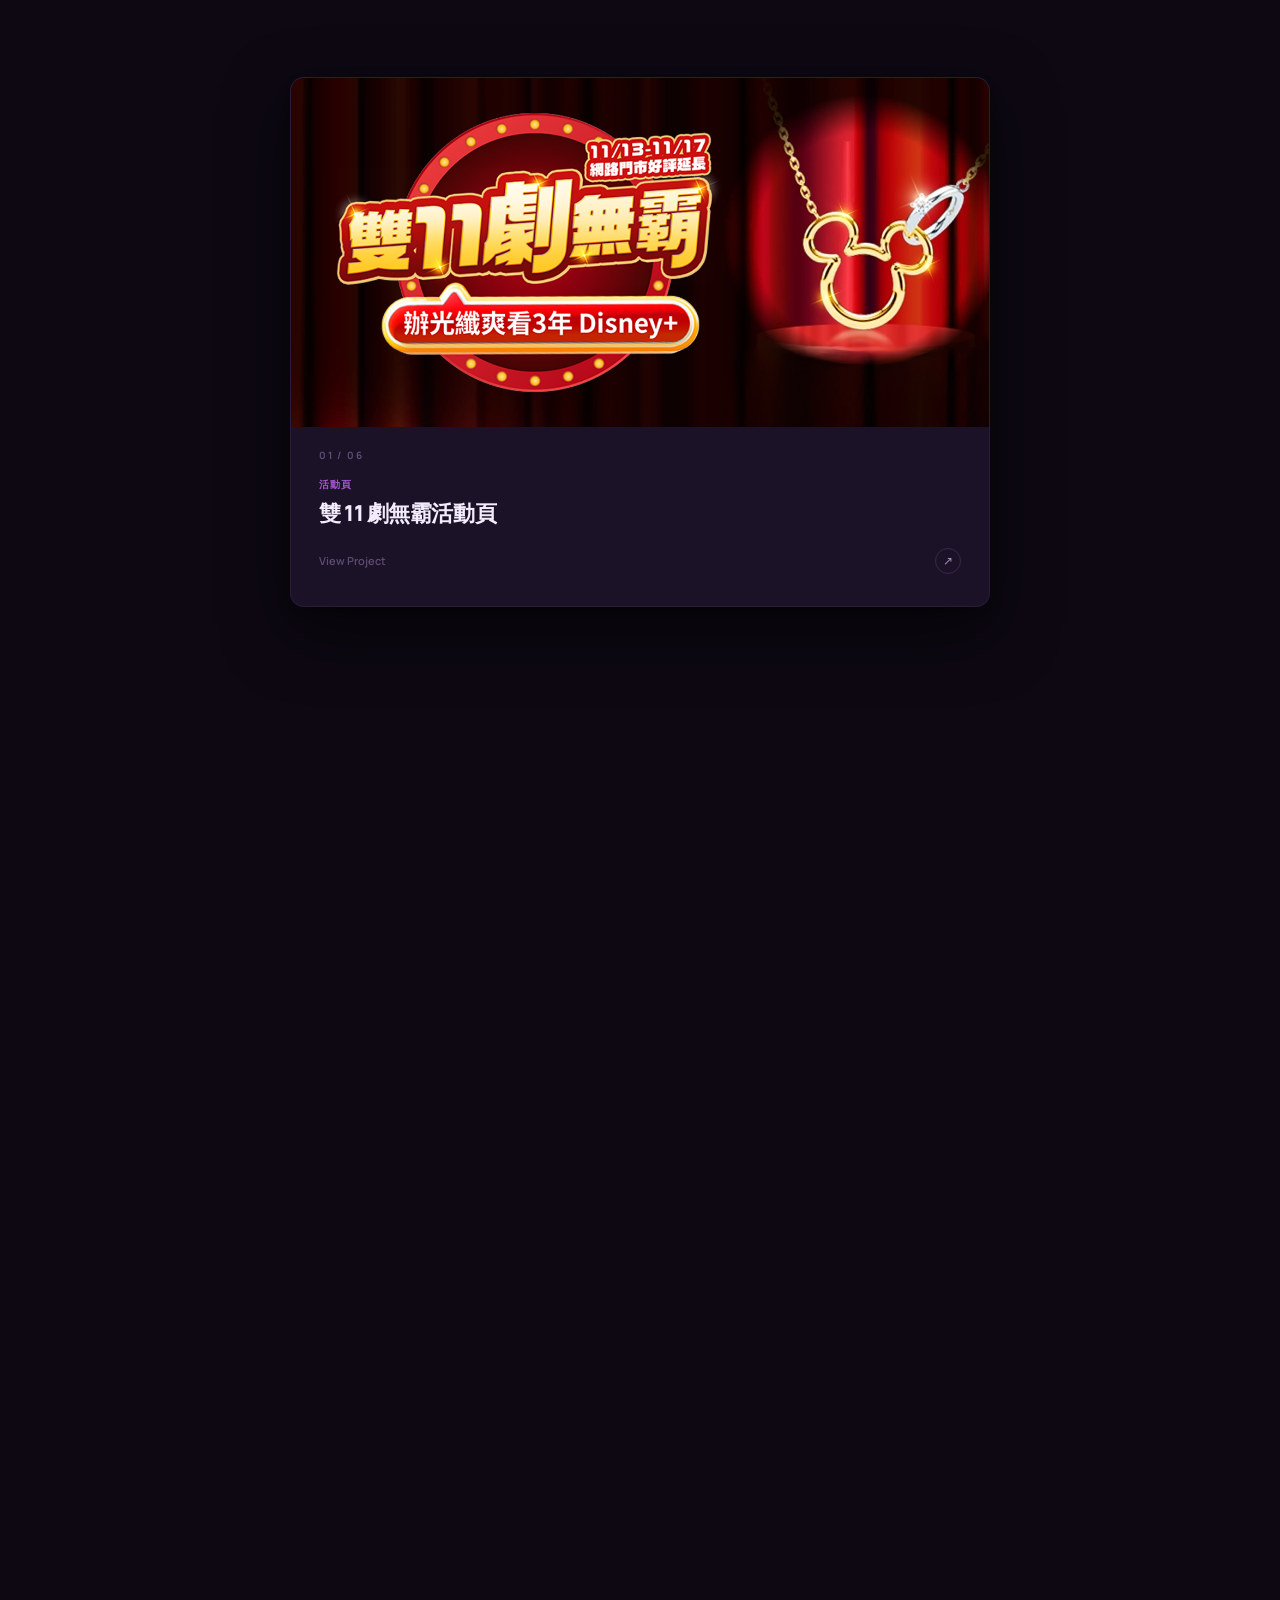
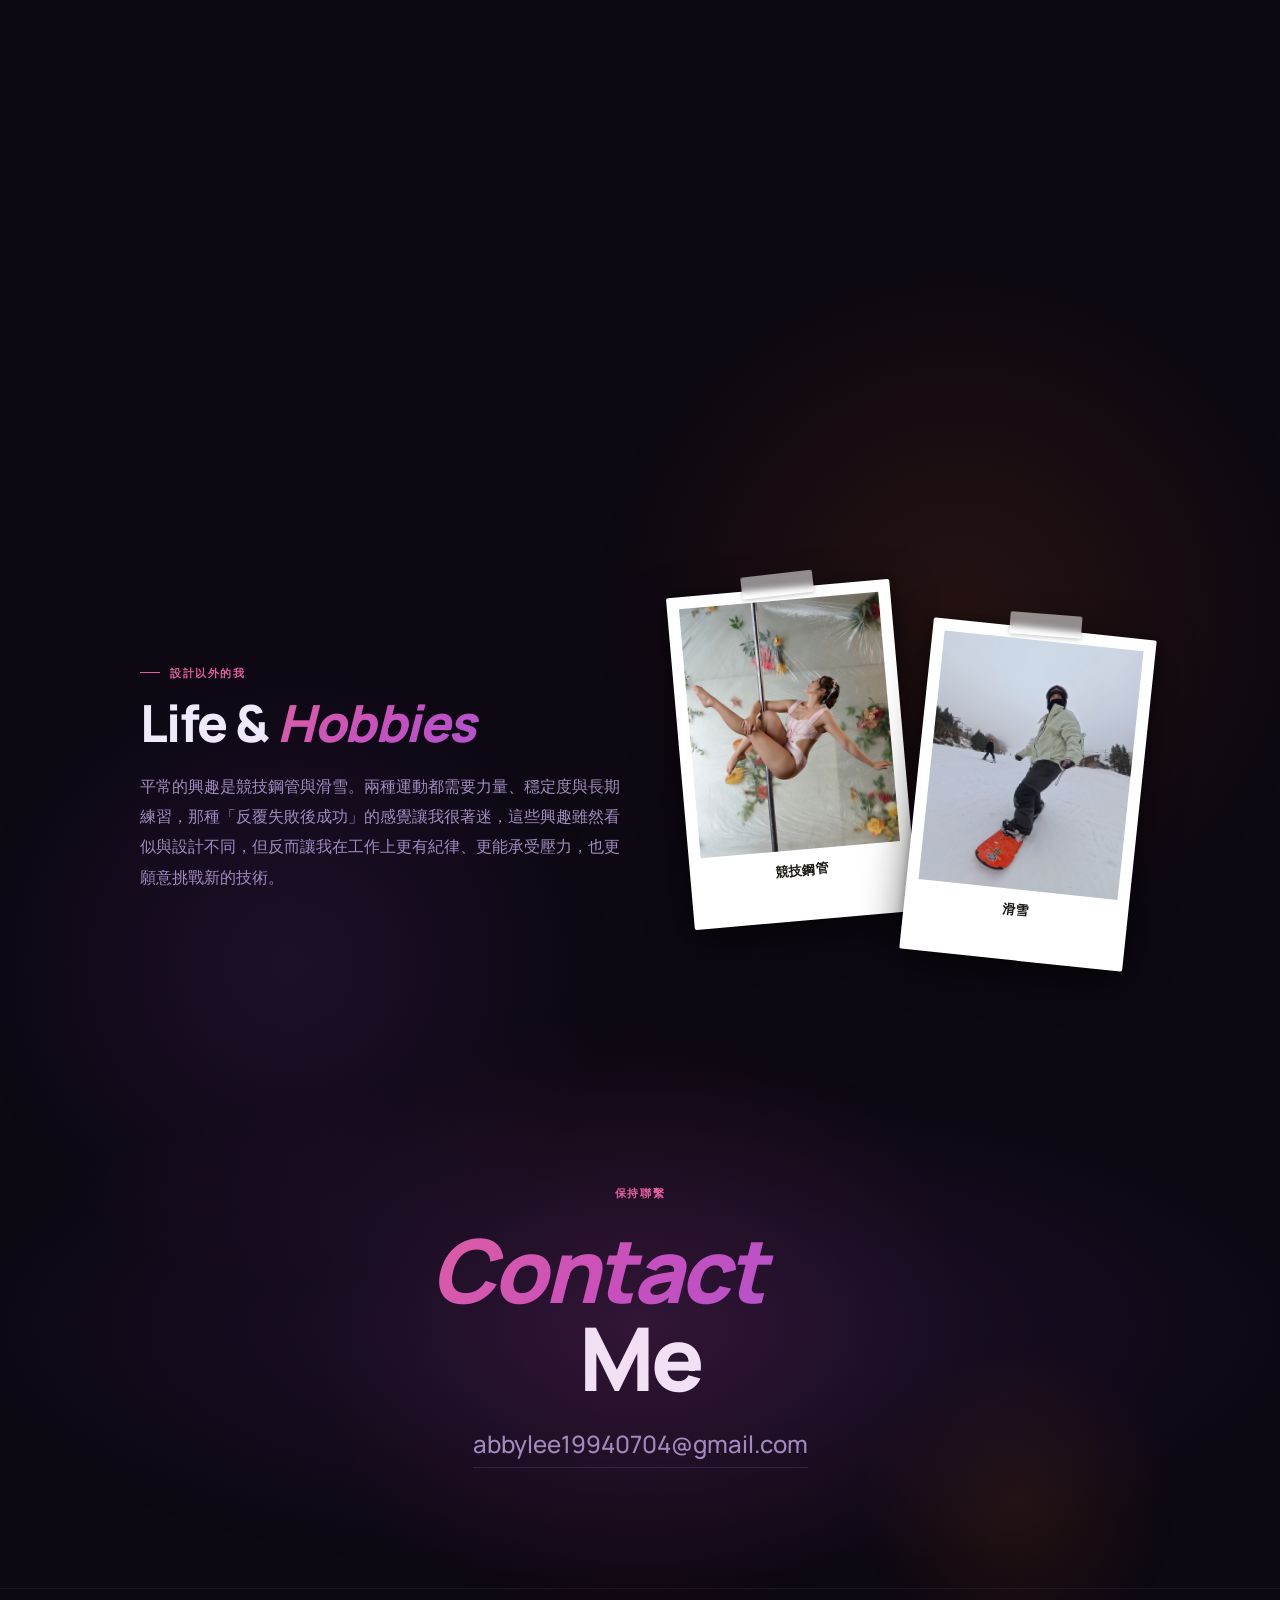
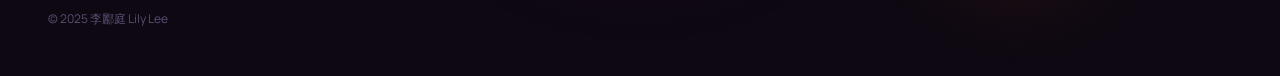
==== commit 35070b15: "Update index.html" ====
--- a/index.html
+++ b/index.html
@@ -3,7 +3,7 @@
 <head>
 <meta charset="UTF-8">
 <meta name="viewport" content="width=device-width, initial-scale=1.0, maximum-scale=1.0, user-scalable=no">
-<title>Lily Lee — Web Designer</title>
+<title>Lily Lee — Visual / Digital Designer</title>
 <link rel="icon" type="image/svg+xml" href="favicon.svg">
 <link rel="preconnect" href="https://fonts.googleapis.com">
 <link href="https://fonts.googleapis.com/css2?family=Manrope:wght@300;400;500;600;700;800&display=swap" rel="stylesheet">
@@ -480,9 +480,13 @@
         <div class="web-thumb"><img src="images/project-06.webp" alt="Cafe!n"></div>
         <div class="web-body"><span class="web-label" data-i18n="pp9-label">活動頁</span><div class="web-name" data-i18n="pp9-name">Cafe!n 活動頁</div><p class="web-desc" data-i18n="pp9-desc">咖啡品牌活動專頁。</p><div class="web-cta"><span class="web-cta-text">View Project</span><div class="web-arrow">↗</div></div></div>
       </a>
+      <a href="cafein-gallery.html" target="_blank" rel="noopener" class="web-card">
+        <div class="web-thumb"><img src="images/cafein-img/cafe1.webp" alt="CAFE!N 視覺作品"></div>
+        <div class="web-body"><span class="web-label" data-i18n="pp10-label">品牌視覺</span><div class="web-name" data-i18n="pp10-name">CAFE!N 視覺作品</div><p class="web-desc" data-i18n="pp10-desc">硬咖啡品牌視覺素材集。</p><div class="web-cta"><span class="web-cta-text">View Project</span><div class="web-arrow">↗</div></div></div>
+      </a>
     </div>
   </div>
-  <footer><span data-i18n="port-footer">© 2025 李酈庭 Lily Lee</span><span>Web Designer · Taiwan</span></footer>
+  <footer><span data-i18n="port-footer">© 2025 李酈庭 Lily Lee</span><span>Visual / Digital Designer · Taiwan</span></footer>
 </div>
 
 <script>
@@ -762,6 +766,7 @@
     'pp7-label': '產品頁', 'pp7-name': '升速產品頁', 'pp7-desc': '透過情境對比強化升速感，轉化技術規格為使用者有感的產品價值。',
     'pp8-label': '活動頁', 'pp8-name': '歡慶母親節活動頁', 'pp8-desc': '捨棄繁雜裝飾，以純粹的情感語彙營造溫馨基調，提升品牌的親近度。',
     'pp9-label': '活動頁', 'pp9-name': 'CAFE!N 活動頁', 'pp9-desc': '延續品牌的職人極簡風格，在美學與導購點擊率之間取得精準平衡。',
+    'pp10-label': '品牌視覺', 'pp10-name': 'CAFE!N 視覺作品', 'pp10-desc': '硬咖啡品牌視覺素材集，延續職人極簡風格。',
     'port-footer': '© 2025 李酈庭 Lily Lee',
   },
   en: {
@@ -846,6 +851,7 @@
     'pp7-label': 'Product', 'pp7-name': 'Speed Upgrade Page', 'pp7-desc': 'Translated technical specs into user benefits through visual contrast to drive upgrade intent.',
     'pp8-label': 'Campaign', 'pp8-name': "Mother's Day Campaign", 'pp8-desc': 'Minimalist emotional storytelling that establishes a warm brand tone to enhance user affinity.',
     'pp9-label': 'Campaign', 'pp9-name': 'CAFE!N Campaign', 'pp9-desc': "Maintained the brand's minimalist craft aesthetic while balancing high-end design with conversion performance.",
+    'pp10-label': 'Brand Visual', 'pp10-name': 'CAFE!N Visual Works', 'pp10-desc': "A collection of brand visual assets for CAFE!N, maintaining the brand's minimalist craft aesthetic.",
     'port-footer': '© 2025 Lily Lee',
   }
 };
--- a/style.css
+++ b/style.css
@@ -356,7 +356,7 @@
 .view-all:hover{background:rgba(180,100,255,.15);border-color:var(--acc);color:var(--acc);}
 .ps-footer{
   position:absolute;
-  bottom:40px;left:50%;
+  bottom:24px;left:50%;
   transform:translateX(-50%);
   opacity:0;
   transition:opacity .4s ease;
@@ -437,7 +437,7 @@
 .ps-card:hover .web-arrow{background:var(--grad-acc);color:#fff;border-color:transparent;transform:rotate(45deg);}
 .ps-thumb{
   width:100%;flex-shrink:0;
-  aspect-ratio:16/9;overflow:hidden;
+  aspect-ratio:16/8;overflow:hidden;
 }
 .ps-thumb img{width:100%;height:100%;object-fit:cover;display:block;}
 .ps-thumb-emoji{
@@ -445,7 +445,7 @@
   font-size:72px;
 }
 .ps-body{
-  flex:1;padding:20px 28px 24px;
+  flex:1;padding:20px 28px 32px;
   display:flex;flex-direction:column;justify-content:space-between;
   gap:6px;
 }
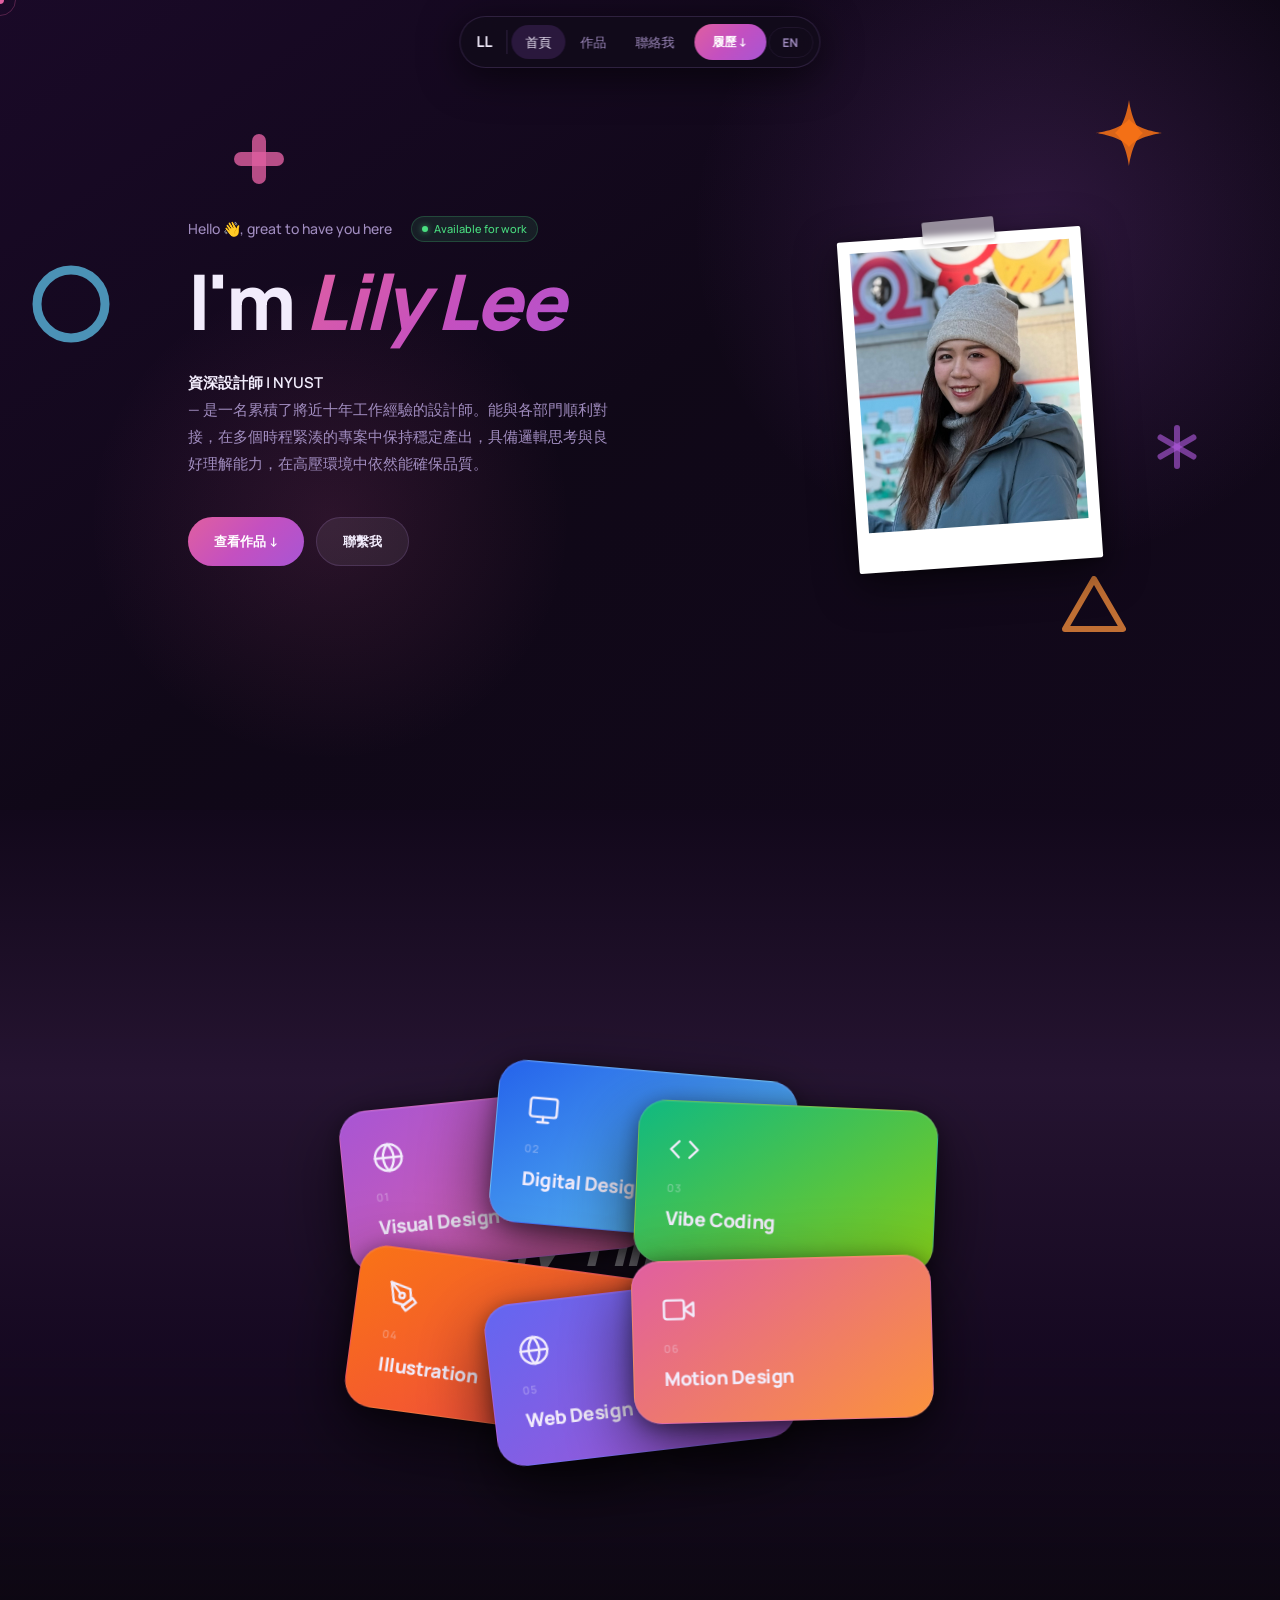
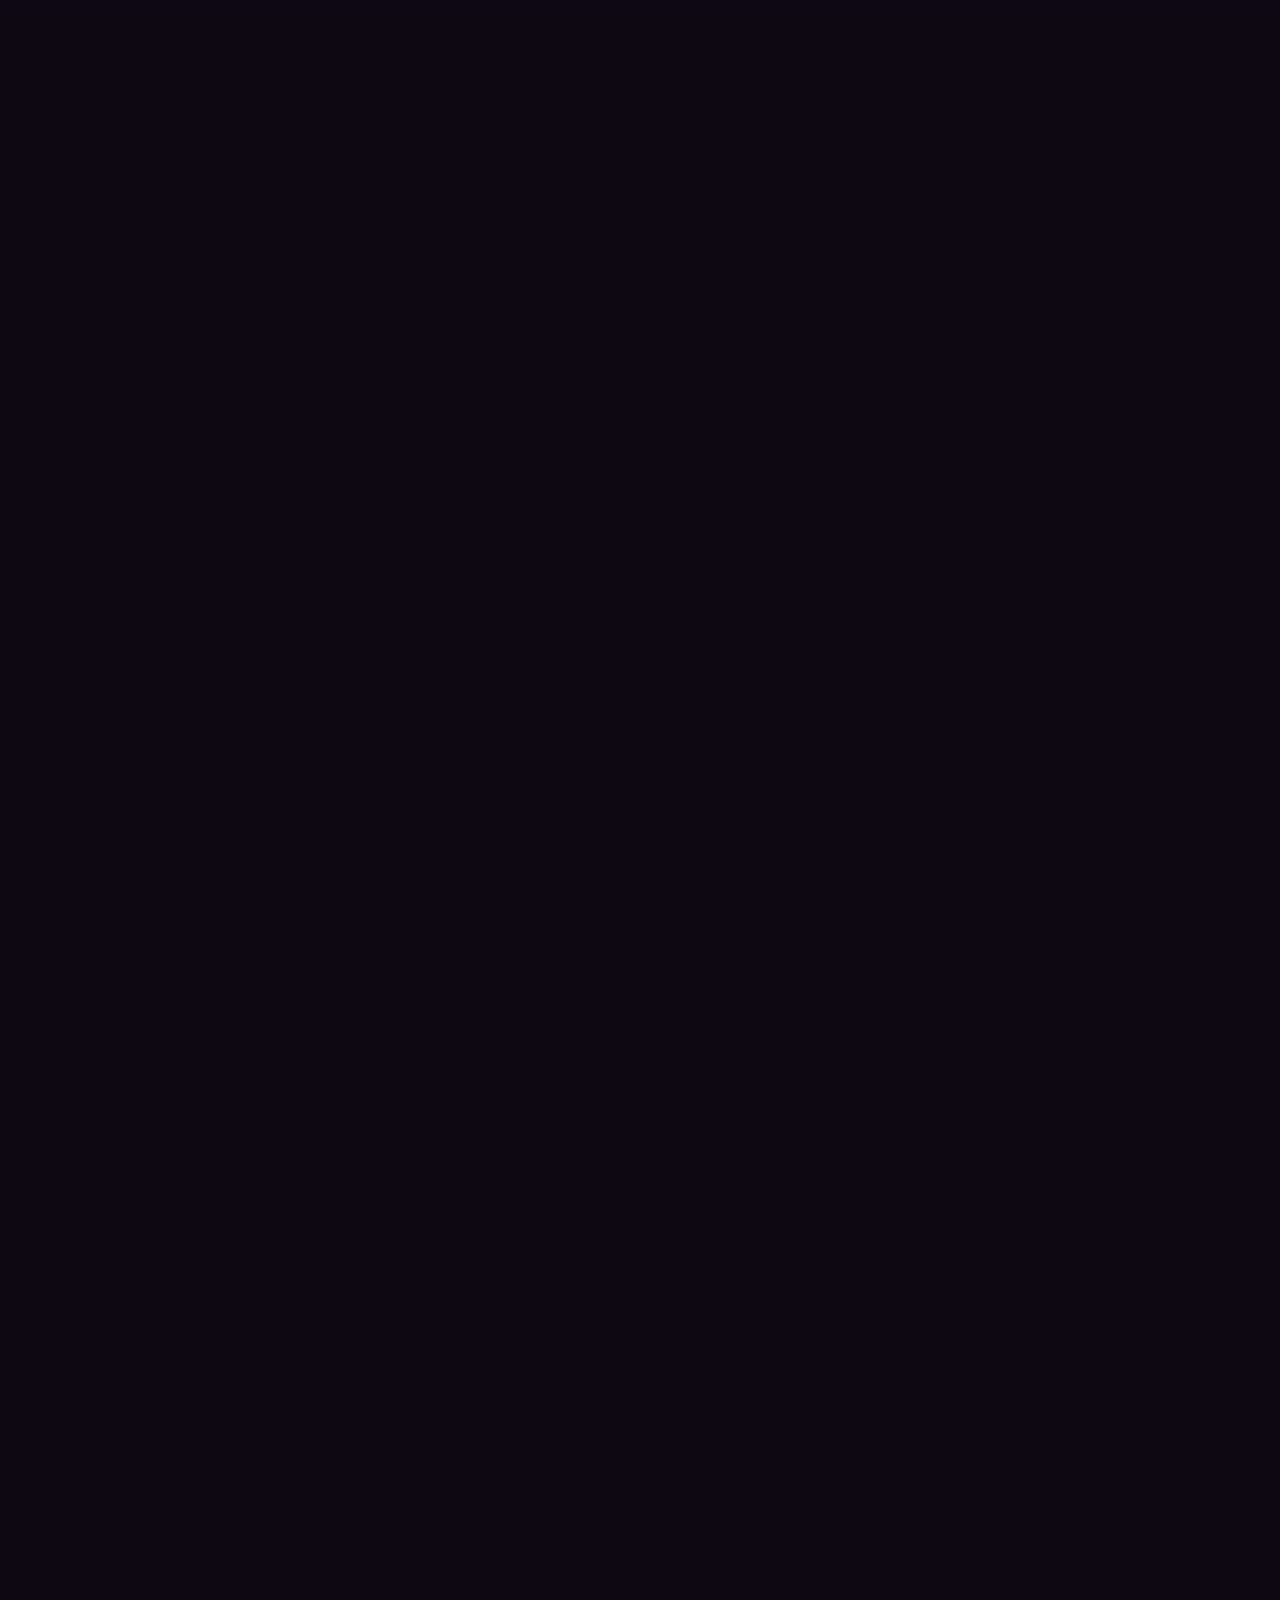
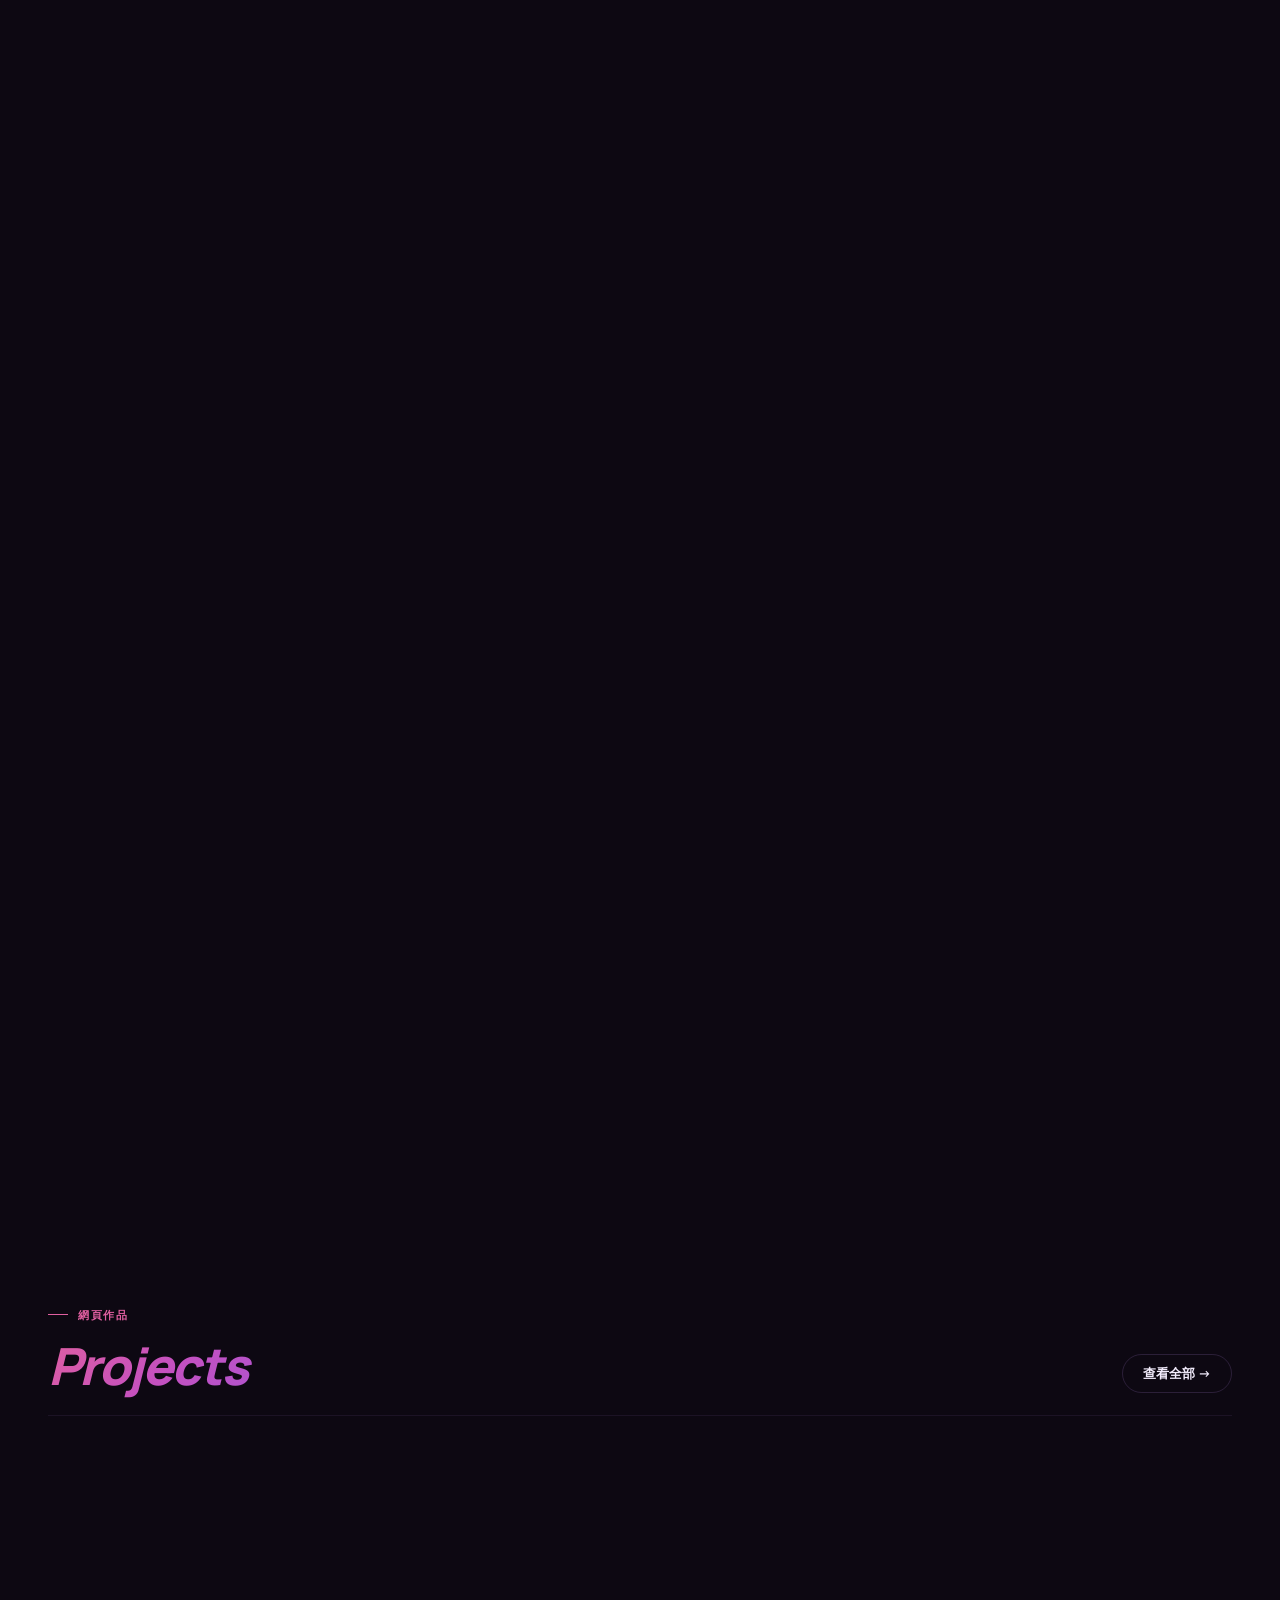
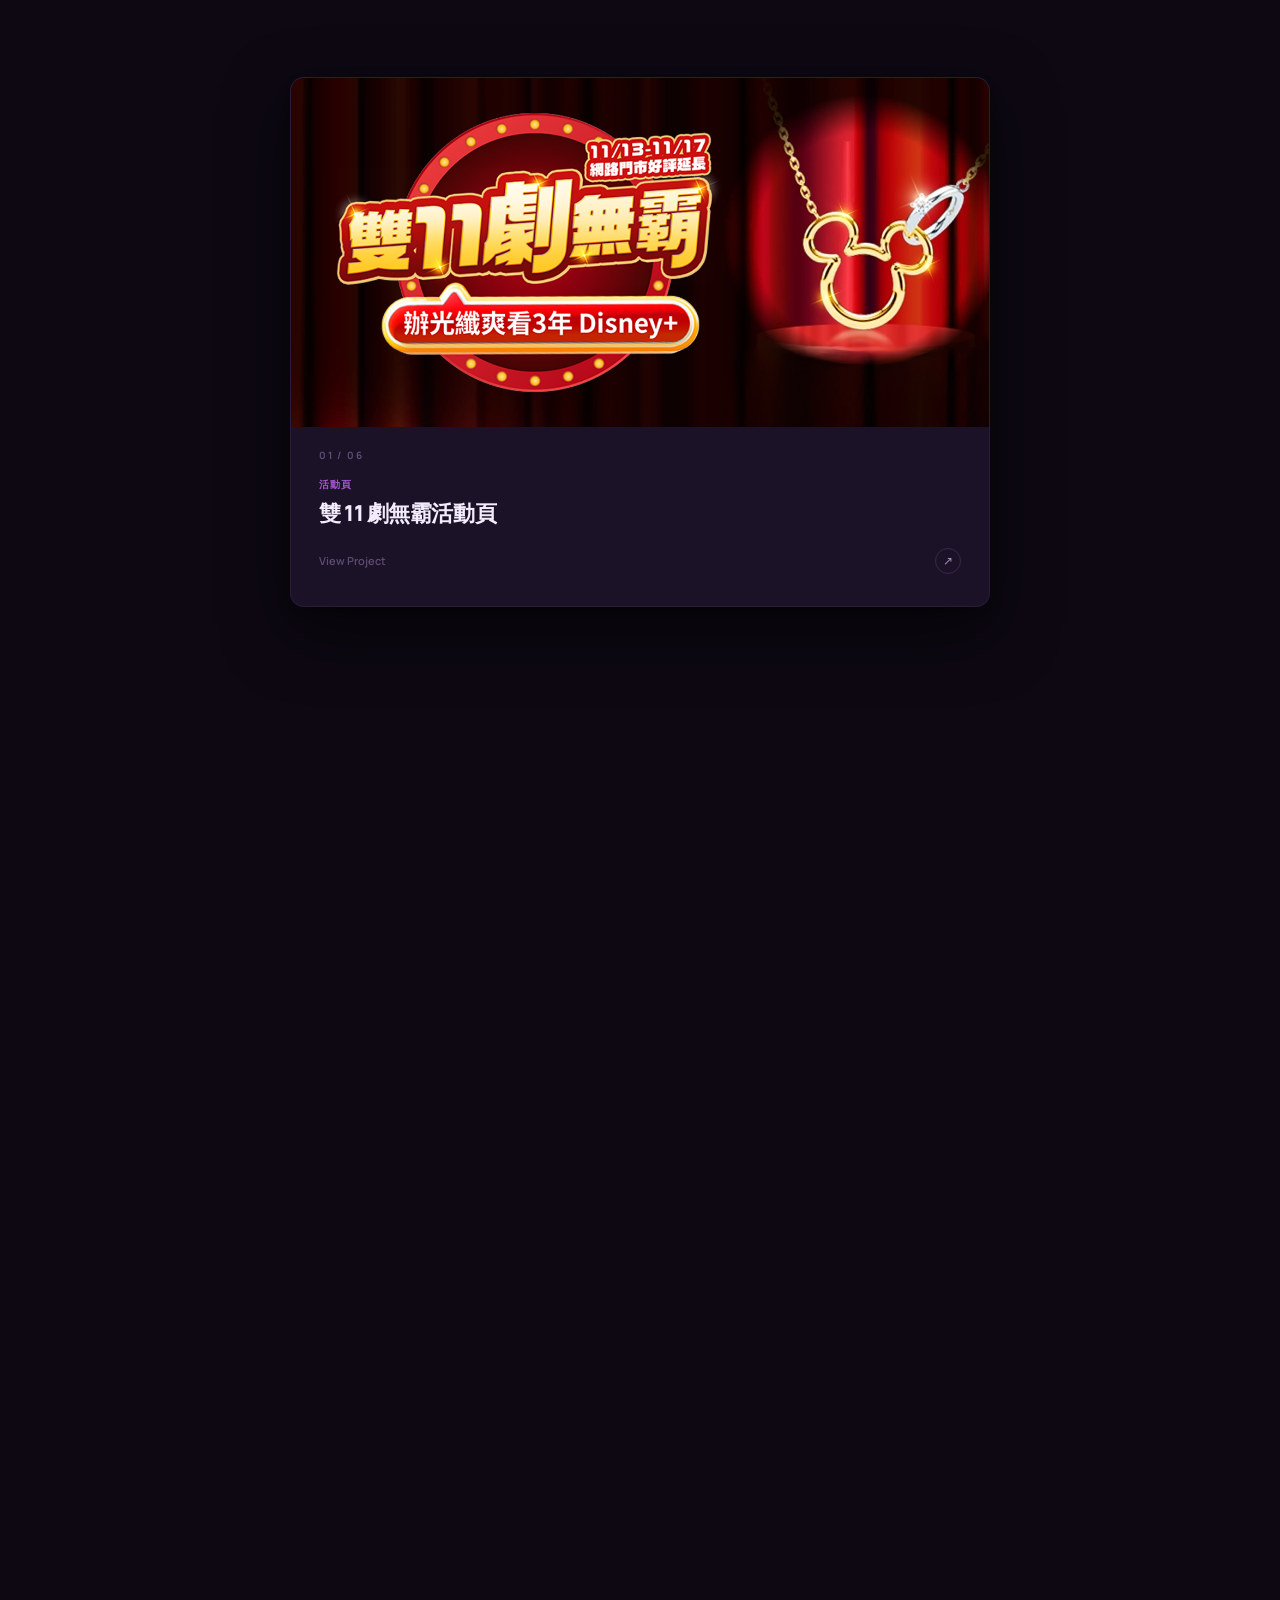
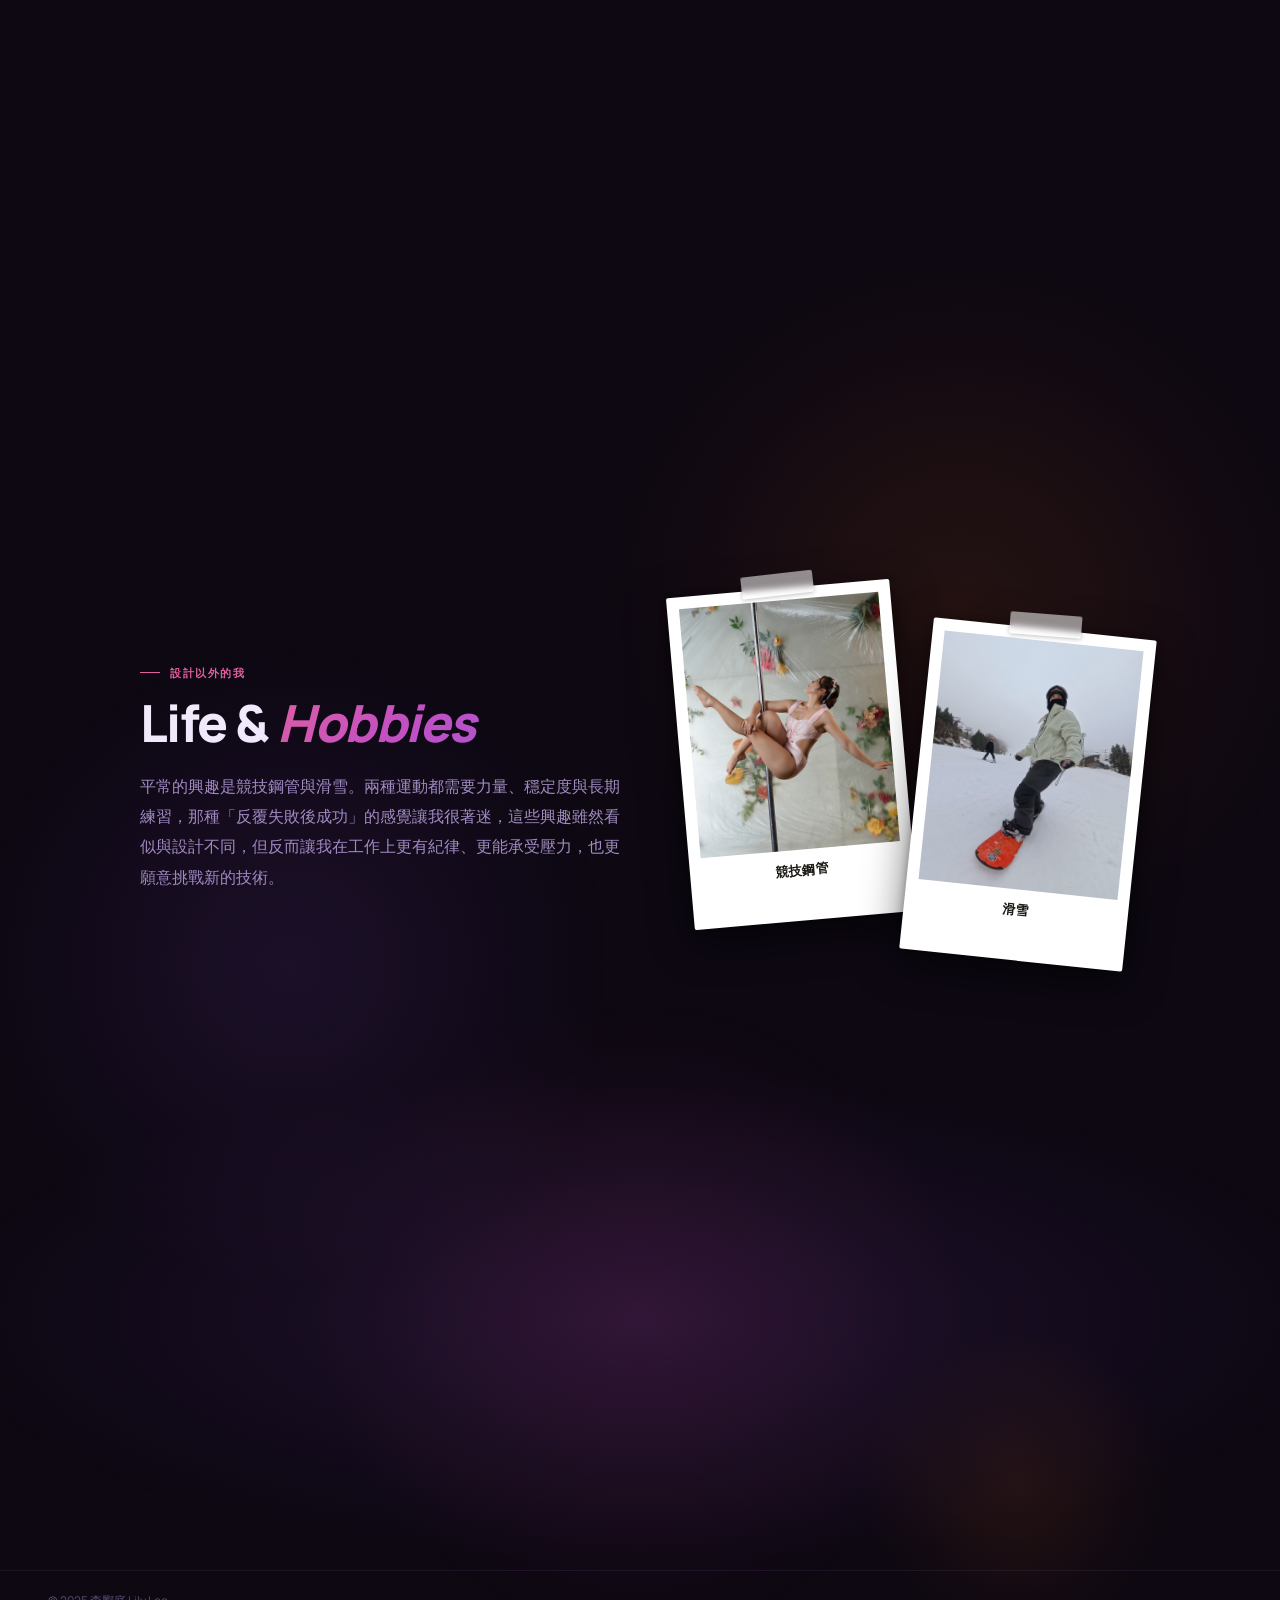
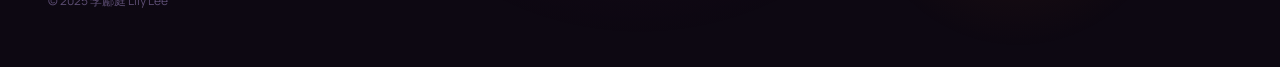
==== commit 2eaf913f: "Update index.html" ====
--- a/index.html
+++ b/index.html
@@ -5,6 +5,12 @@
 <meta name="viewport" content="width=device-width, initial-scale=1.0, maximum-scale=1.0, user-scalable=no">
 <title>Lily Lee — Visual / Digital Designer</title>
 <link rel="icon" type="image/svg+xml" href="favicon.svg">
+<meta property="og:title" content="Lily Lee — Visual / Digital Designer">
+<meta property="og:description" content="近十年跨領域設計經驗，涵蓋活動頁、品牌視覺、插畫與 Motion。">
+<meta property="og:image" content="images/og.webp">
+<meta property="og:type" content="website">
+<meta name="twitter:card" content="summary_large_image">
+<meta name="twitter:image" content="images/og.webp">
 <link rel="preconnect" href="https://fonts.googleapis.com">
 <link href="https://fonts.googleapis.com/css2?family=Manrope:wght@300;400;500;600;700;800&display=swap" rel="stylesheet">
 <link rel="stylesheet" href="style.css">
@@ -16,14 +22,14 @@
 
 <!-- ── FLOATING PILL NAV ── -->
 <nav>
-  <a href="#" class="nav-logo" onclick="goPage('home',event)">LL</a>
+  <a href="#" class="nav-logo" onclick="goPage('home',event)" aria-label="回首頁 — Lily Lee">LL</a>
   <div class="nav-links" id="navLinks">
     <a href="#" id="nl-home" class="active" onclick="goPage('home',event)" data-i18n="nav-home">首頁</a>
     <a href="#" onclick="goPage('portfolio',event)" data-i18n="nav-projects">作品</a>
 <a href="#" onclick="goAnchor('contact',event)" data-i18n="nav-contact">聯絡我</a>
   </div>
   <a href="#" class="nav-resume-btn" onclick="goPage('resume',event)" data-i18n="nav-resume">履歷 ↓</a>
-  <button class="lang-btn" id="langBtn" onclick="toggleLang()">EN</button>
+  <button class="lang-btn" id="langBtn" onclick="toggleLang()" aria-label="切換語言 / Switch language">EN</button>
 </nav>
 
 <!-- ══════════════════════ HOME ══════════════════════ -->
@@ -119,44 +125,44 @@
         <p class="skillset-eyebrow" data-i18n="skills-eyebrow">What I bring to the table</p>
         <h2 class="skillset-h2">My <em>'Hire Me'</em><br>Skillset</h2>
         <ul class="sk-mobile-list">
-          <li><span class="sk-ml-icon">🎨</span><span data-i18n="sk1">Visual Design</span></li>
-          <li><span class="sk-ml-icon">💻</span><span data-i18n="sk2">Digital Design</span></li>
-          <li><span class="sk-ml-icon">⚡</span><span data-i18n="sk3">Vibe Coding</span></li>
-          <li><span class="sk-ml-icon">🎨</span><span data-i18n="sk4">Illustration</span></li>
-          <li><span class="sk-ml-icon">🌐</span><span data-i18n="sk5">Web Design</span></li>
-          <li><span class="sk-ml-icon">✦</span><span data-i18n="sk6">Motion &amp; Design</span></li>
+          <li><span class="sk-ml-icon" aria-hidden="true"><svg width="18" height="18" viewBox="0 0 24 24" fill="none" stroke="currentColor" stroke-width="2" stroke-linecap="round" stroke-linejoin="round"><circle cx="12" cy="12" r="10"/><path d="M12 2a15.3 15.3 0 0 1 4 10 15.3 15.3 0 0 1-4 10 15.3 15.3 0 0 1-4-10 15.3 15.3 0 0 1 4-10z"/><line x1="2" y1="12" x2="22" y2="12"/></svg></span><span data-i18n="sk1">Visual Design</span></li>
+          <li><span class="sk-ml-icon" aria-hidden="true"><svg width="18" height="18" viewBox="0 0 24 24" fill="none" stroke="currentColor" stroke-width="2" stroke-linecap="round" stroke-linejoin="round"><rect x="2" y="3" width="20" height="14" rx="2"/><path d="M8 21h8M12 17v4"/></svg></span><span data-i18n="sk2">Digital Design</span></li>
+          <li><span class="sk-ml-icon" aria-hidden="true"><svg width="18" height="18" viewBox="0 0 24 24" fill="none" stroke="currentColor" stroke-width="2" stroke-linecap="round" stroke-linejoin="round"><polyline points="16 18 22 12 16 6"/><polyline points="8 6 2 12 8 18"/></svg></span><span data-i18n="sk3">Vibe Coding</span></li>
+          <li><span class="sk-ml-icon" aria-hidden="true"><svg width="18" height="18" viewBox="0 0 24 24" fill="none" stroke="currentColor" stroke-width="2" stroke-linecap="round" stroke-linejoin="round"><path d="M12 19l7-7 3 3-7 7-3-3z"/><path d="M18 13l-1.5-7.5L2 2l3.5 14.5L13 18l5-5z"/><circle cx="11" cy="11" r="2"/></svg></span><span data-i18n="sk4">Illustration</span></li>
+          <li><span class="sk-ml-icon" aria-hidden="true"><svg width="18" height="18" viewBox="0 0 24 24" fill="none" stroke="currentColor" stroke-width="2" stroke-linecap="round" stroke-linejoin="round"><circle cx="12" cy="12" r="10"/><line x1="2" y1="12" x2="22" y2="12"/><path d="M12 2a15.3 15.3 0 0 1 4 10 15.3 15.3 0 0 1-4 10 15.3 15.3 0 0 1-4-10 15.3 15.3 0 0 1 4-10z"/></svg></span><span data-i18n="sk5">Web Design</span></li>
+          <li><span class="sk-ml-icon" aria-hidden="true"><svg width="18" height="18" viewBox="0 0 24 24" fill="none" stroke="currentColor" stroke-width="2" stroke-linecap="round" stroke-linejoin="round"><polygon points="23 7 16 12 23 17 23 7"/><rect x="1" y="5" width="15" height="14" rx="2"/></svg></span><span data-i18n="sk6">Motion &amp; Design</span></li>
         </ul>
       </div>
 
       <!-- Cards on top -->
       <div class="skillset-cards-stage" id="skStage">
         <div class="sk-card" id="sk0">
-          <span class="sk-card-icon">🎨</span>
+          <span class="sk-card-icon" aria-hidden="true"><svg width="32" height="32" viewBox="0 0 24 24" fill="none" stroke="currentColor" stroke-width="1.8" stroke-linecap="round" stroke-linejoin="round"><circle cx="12" cy="12" r="10"/><path d="M12 2a15.3 15.3 0 0 1 4 10 15.3 15.3 0 0 1-4 10 15.3 15.3 0 0 1-4-10 15.3 15.3 0 0 1 4-10z"/><line x1="2" y1="12" x2="22" y2="12"/></svg></span>
           <span class="sk-card-num">01</span>
           <span class="sk-card-name" data-i18n="sk1">Visual Design</span>
         </div>
         <div class="sk-card" id="sk1">
-          <span class="sk-card-icon">💻</span>
+          <span class="sk-card-icon" aria-hidden="true"><svg width="32" height="32" viewBox="0 0 24 24" fill="none" stroke="currentColor" stroke-width="1.8" stroke-linecap="round" stroke-linejoin="round"><rect x="2" y="3" width="20" height="14" rx="2"/><path d="M8 21h8M12 17v4"/></svg></span>
           <span class="sk-card-num">02</span>
           <span class="sk-card-name" data-i18n="sk2">Digital Design</span>
         </div>
         <div class="sk-card" id="sk2">
-          <span class="sk-card-icon">⚡</span>
+          <span class="sk-card-icon" aria-hidden="true"><svg width="32" height="32" viewBox="0 0 24 24" fill="none" stroke="currentColor" stroke-width="1.8" stroke-linecap="round" stroke-linejoin="round"><polyline points="16 18 22 12 16 6"/><polyline points="8 6 2 12 8 18"/></svg></span>
           <span class="sk-card-num">03</span>
           <span class="sk-card-name" data-i18n="sk3">Vibe Coding</span>
         </div>
         <div class="sk-card" id="sk3">
-          <span class="sk-card-icon">🎨</span>
+          <span class="sk-card-icon" aria-hidden="true"><svg width="32" height="32" viewBox="0 0 24 24" fill="none" stroke="currentColor" stroke-width="1.8" stroke-linecap="round" stroke-linejoin="round"><path d="M12 19l7-7 3 3-7 7-3-3z"/><path d="M18 13l-1.5-7.5L2 2l3.5 14.5L13 18l5-5z"/><path d="M2 2l7.586 7.586"/><circle cx="11" cy="11" r="2"/></svg></span>
           <span class="sk-card-num">04</span>
           <span class="sk-card-name" data-i18n="sk4">Illustration</span>
         </div>
         <div class="sk-card" id="sk4">
-          <span class="sk-card-icon">🌐</span>
+          <span class="sk-card-icon" aria-hidden="true"><svg width="32" height="32" viewBox="0 0 24 24" fill="none" stroke="currentColor" stroke-width="1.8" stroke-linecap="round" stroke-linejoin="round"><circle cx="12" cy="12" r="10"/><line x1="2" y1="12" x2="22" y2="12"/><path d="M12 2a15.3 15.3 0 0 1 4 10 15.3 15.3 0 0 1-4 10 15.3 15.3 0 0 1-4-10 15.3 15.3 0 0 1 4-10z"/></svg></span>
           <span class="sk-card-num">05</span>
           <span class="sk-card-name" data-i18n="sk5">Web Design</span>
         </div>
         <div class="sk-card" id="sk5">
-          <span class="sk-card-icon">✦</span>
+          <span class="sk-card-icon" aria-hidden="true"><svg width="32" height="32" viewBox="0 0 24 24" fill="none" stroke="currentColor" stroke-width="1.8" stroke-linecap="round" stroke-linejoin="round"><polygon points="23 7 16 12 23 17 23 7"/><rect x="1" y="5" width="15" height="14" rx="2"/></svg></span>
           <span class="sk-card-num">06</span>
           <span class="sk-card-name" data-i18n="sk6">Motion &amp;Design</span>
         </div>
@@ -184,7 +190,7 @@
 
         <a href="./double11/" class="ps-card" id="ps0" target="_blank" rel="noopener">
           <div class="ps-thumb">
-            <img src="images/project-01.webp" alt="雙11">
+            <img src="images/project-01.webp" alt="雙11" loading="lazy">
           </div>
           <div class="ps-body">
             <div class="ps-num">01 / 06</div>
@@ -197,7 +203,7 @@
 
         <a href="wbc.html" class="ps-card" id="ps1" target="_blank" rel="noopener">
           <div class="ps-thumb">
-            <img src="images/project-09.webp" alt="WBC">
+            <img src="images/project-09.webp" alt="WBC" loading="lazy">
           </div>
           <div class="ps-body">
             <div class="ps-num">02 / 06</div>
@@ -210,7 +216,7 @@
 
         <a href="pts.html" class="ps-card" id="ps2" target="_blank" rel="noopener">
           <div class="ps-thumb">
-            <img src="images/tps/cover_2.webp" alt="公視台語台">
+            <img src="images/tps/cover_2.webp" alt="公視台語台" loading="lazy">
           </div>
           <div class="ps-body">
             <div class="ps-num">03 / 06</div>
@@ -222,7 +228,7 @@
         </a>
 
         <a href="https://dribbble.com/abbylee1994" class="ps-card" id="ps3" target="_blank" rel="noopener">
-          <div class="ps-thumb"><img src="images/project-04.webp" alt="插畫"></div>
+          <div class="ps-thumb"><img src="images/project-04.webp" alt="插畫" loading="lazy"></div>
           <div class="ps-body">
             <div class="ps-num">04 / 06</div>
             <span class="web-label" data-i18n="p4-label">平面 &amp; 插畫</span>
@@ -233,7 +239,7 @@
         </a>
 
         <a href="./mother/" class="ps-card" id="ps4" target="_blank" rel="noopener">
-          <div class="ps-thumb"><img src="images/project-05.webp" alt="母親節"></div>
+          <div class="ps-thumb"><img src="images/project-05.webp" alt="母親節" loading="lazy"></div>
           <div class="ps-body">
             <div class="ps-num">05 / 06</div>
             <span class="web-label" data-i18n="p5-label">活動頁</span>
@@ -244,7 +250,7 @@
         </a>
 
         <a href="./cafein/cafein.html" class="ps-card" id="ps5" target="_blank" rel="noopener">
-          <div class="ps-thumb"><img src="images/project-06.webp" alt="Cafe!n"></div>
+          <div class="ps-thumb"><img src="images/project-06.webp" alt="Cafe!n" loading="lazy"></div>
           <div class="ps-body">
             <div class="ps-num">06 / 06</div>
             <span class="web-label" data-i18n="p6-label">活動頁</span>
@@ -326,7 +332,7 @@
 <!-- ══════════════════════ RESUME ══════════════════════ -->
 <div id="page-resume" class="page">
   <div class="resume-dl-bar">
-    <a href="resume-print.html" target="_blank" class="resume-dl-btn">⬇ 下載 PDF</a>
+    <a href="resume-print.html" target="_blank" class="resume-dl-btn"><svg width="14" height="14" viewBox="0 0 24 24" fill="none" stroke="currentColor" stroke-width="2.5" stroke-linecap="round" stroke-linejoin="round" aria-hidden="true" style="flex-shrink:0"><path d="M21 15v4a2 2 0 0 1-2 2H5a2 2 0 0 1-2-2v-4"/><polyline points="7 10 12 15 17 10"/><line x1="12" y1="15" x2="12" y2="3"/></svg> 下載 PDF</a>
   </div>
   <div class="resume-layout">
     <aside class="resume-sidebar">
@@ -334,13 +340,13 @@
         <div class="r-avatar">
           <img src="images/me2.webp" alt="Lily Lee">
         </div>
-        <a href="resume-print.html" target="_blank" class="resume-dl-btn r-dl-mobile">⬇ 下載 PDF</a>
+        <a href="resume-print.html" target="_blank" class="resume-dl-btn r-dl-mobile"><svg width="14" height="14" viewBox="0 0 24 24" fill="none" stroke="currentColor" stroke-width="2.5" stroke-linecap="round" stroke-linejoin="round" aria-hidden="true" style="flex-shrink:0"><path d="M21 15v4a2 2 0 0 1-2 2H5a2 2 0 0 1-2-2v-4"/><polyline points="7 10 12 15 17 10"/><line x1="12" y1="15" x2="12" y2="3"/></svg> 下載 PDF</a>
       </div>
       <div class="r-name">李酈庭</div>
       <div class="r-tag">Web Designer</div>
-      <a href="mailto:abbylee19940704@gmail.com" class="r-contact">✉ abbylee19940704@gmail.com</a>
-      <div class="r-contact">📍 Taiwan</div>
-      <a href="https://dribbble.com/abbylee1994" target="_blank" rel="noopener" class="r-contact">🎨 dribbble.com/abbylee1994</a>
+      <a href="mailto:abbylee19940704@gmail.com" class="r-contact"><svg width="14" height="14" viewBox="0 0 24 24" fill="none" stroke="currentColor" stroke-width="2" stroke-linecap="round" stroke-linejoin="round" aria-hidden="true" style="flex-shrink:0"><rect x="2" y="4" width="20" height="16" rx="2"/><path d="m22 7-8.97 5.7a1.94 1.94 0 0 1-2.06 0L2 7"/></svg> abbylee19940704@gmail.com</a>
+      <div class="r-contact"><svg width="14" height="14" viewBox="0 0 24 24" fill="none" stroke="currentColor" stroke-width="2" stroke-linecap="round" stroke-linejoin="round" aria-hidden="true" style="flex-shrink:0"><path d="M20 10c0 6-8 12-8 12s-8-6-8-12a8 8 0 0 1 16 0Z"/><circle cx="12" cy="10" r="3"/></svg> Taiwan</div>
+      <a href="https://dribbble.com/abbylee1994" target="_blank" rel="noopener" class="r-contact"><svg width="14" height="14" viewBox="0 0 24 24" fill="none" stroke="currentColor" stroke-width="2" stroke-linecap="round" stroke-linejoin="round" aria-hidden="true" style="flex-shrink:0"><circle cx="12" cy="12" r="10"/><path d="M19.13 5.09C15.22 9.14 10 10.44 2.25 10.94"/><path d="M21.75 12.84c-6.62-1.41-12.14 1-16.38 6.32"/><path d="M8.56 2.75c4.37 6 6 9.42 8 17.72"/></svg> dribbble.com/abbylee1994</a>
       <div class="r-sec-label" data-i18n="r-skills-label">技能</div>
       <div>
         <span class="skill-pill">Figma</span>
@@ -441,47 +447,47 @@
   <div class="section">
     <div class="web-grid">
       <a href="pts.html" target="_blank" rel="noopener" class="web-card">
-        <div class="web-thumb"><img src="images/tps/cover_1.webp" alt="公視台語台"></div>
+        <div class="web-thumb"><img src="images/tps/cover_1.webp" alt="公視台語台" loading="lazy"></div>
         <div class="web-body"><span class="web-label" data-i18n="pp-pts-label">社群視覺</span><div class="web-name" data-i18n="pp-pts-name">公視台語台</div><p class="web-desc" data-i18n="pp-pts-desc">YouTube 封面與 Facebook 首頁橫幅設計。</p><div class="web-cta"><span class="web-cta-text">View Project</span><div class="web-arrow">↗</div></div></div>
       </a>
       <a href="https://dribbble.com/abbylee1994" target="_blank" rel="noopener" class="web-card">
-        <div class="web-thumb"><img src="images/project-04.webp" alt="插畫"></div>
+        <div class="web-thumb"><img src="images/project-04.webp" alt="插畫" loading="lazy"></div>
         <div class="web-body"><span class="web-label" data-i18n="pp1-label">平面 &amp; 插畫</span><div class="web-name" data-i18n="pp1-name">平面與插畫作品集</div><p class="web-desc" data-i18n="pp1-desc">Dribbble 上的平面設計與插畫創作。</p><div class="web-cta"><span class="web-cta-text">Dribbble</span><div class="web-arrow">↗</div></div></div>
       </a>
       <a href="./double11/" target="_blank" rel="noopener" class="web-card">
-        <div class="web-thumb"><img src="images/project-01.webp" alt="雙11"></div>
+        <div class="web-thumb"><img src="images/project-01.webp" alt="雙11" loading="lazy"></div>
         <div class="web-body"><span class="web-label" data-i18n="pp2-label">活動頁</span><div class="web-name" data-i18n="pp2-name">雙 11 劇無霸活動頁</div><p class="web-desc" data-i18n="pp2-desc">強烈視覺張力帶動促銷氛圍。</p><div class="web-cta"><span class="web-cta-text">View Project</span><div class="web-arrow">↗</div></div></div>
       </a>
       <a href="https://www.homeplus.net.tw/cable/page/82" target="_blank" rel="noopener" class="web-card">
-        <div class="web-thumb"><img src="images/project-02.webp" alt="DAZN"></div>
+        <div class="web-thumb"><img src="images/project-02.webp" alt="DAZN" loading="lazy"></div>
         <div class="web-body"><span class="web-label" data-i18n="pp3-label">活動頁</span><div class="web-name" data-i18n="pp3-name">運動看 DAZN 活動頁</div><p class="web-desc" data-i18n="pp3-desc">DAZN 串流平台合作活動專頁。</p><div class="web-cta"><span class="web-cta-text">View Project</span><div class="web-arrow">↗</div></div></div>
       </a>
       <a href="https://www.homeplus.net.tw/cable/page/bdkf2g" target="_blank" rel="noopener" class="web-card">
-        <div class="web-thumb"><img src="images/project-03.webp" alt="智慧社區"></div>
+        <div class="web-thumb"><img src="images/project-03.webp" alt="智慧社區" loading="lazy"></div>
         <div class="web-body"><span class="web-label" data-i18n="pp4-label">活動頁</span><div class="web-name" data-i18n="pp4-name">智慧社區活動頁</div><p class="web-desc" data-i18n="pp4-desc">智慧家庭方案清晰介紹頁。</p><div class="web-cta"><span class="web-cta-text">View Project</span><div class="web-arrow">↗</div></div></div>
       </a>
       <a href="wbc.html" target="_blank" rel="noopener" class="web-card">
-        <div class="web-thumb"><img src="images/project-09.webp" alt="WBC經典賽"></div>
+        <div class="web-thumb"><img src="images/project-09.webp" alt="WBC經典賽" loading="lazy"></div>
         <div class="web-body"><span class="web-label" data-i18n="pp5-label">活動頁</span><div class="web-name" data-i18n="pp5-name">WBC 經典賽活動頁</div><p class="web-desc" data-i18n="pp5-desc">世界棒球經典賽台灣主題活動視覺設計。</p><div class="web-cta"><span class="web-cta-text">View Project</span><div class="web-arrow">↗</div></div></div>
       </a>
       <a href="https://www.homeplus.net.tw/cable/page/2" target="_blank" rel="noopener" class="web-card">
-        <div class="web-thumb"><img src="images/project-08.webp" alt="短約"></div>
+        <div class="web-thumb"><img src="images/project-08.webp" alt="短約" loading="lazy"></div>
         <div class="web-body"><span class="web-label" data-i18n="pp6-label">產品頁</span><div class="web-name" data-i18n="pp6-name">短約產品頁</div><p class="web-desc" data-i18n="pp6-desc">彈性短約方案清晰介紹頁。</p><div class="web-cta"><span class="web-cta-text">View Project</span><div class="web-arrow">↗</div></div></div>
       </a>
       <a href="https://www.homeplus.net.tw/cable/page/1" target="_blank" rel="noopener" class="web-card">
-         <div class="web-thumb"><img src="images/project-07.webp" alt="升速"></div>
+         <div class="web-thumb"><img src="images/project-07.webp" alt="升速" loading="lazy"></div>
         <div class="web-body"><span class="web-label" data-i18n="pp7-label">產品頁</span><div class="web-name" data-i18n="pp7-name">升速產品頁</div><p class="web-desc" data-i18n="pp7-desc">網路升速方案產品頁。</p><div class="web-cta"><span class="web-cta-text">View Project</span><div class="web-arrow">↗</div></div></div>
       </a>
       <a href="./mother/" target="_blank" rel="noopener" class="web-card">
-        <div class="web-thumb"><img src="images/project-05.webp" alt="母親節"></div>
+        <div class="web-thumb"><img src="images/project-05.webp" alt="母親節" loading="lazy"></div>
         <div class="web-body"><span class="web-label" data-i18n="pp8-label">活動頁</span><div class="web-name" data-i18n="pp8-name">歡慶母親節活動頁</div><p class="web-desc" data-i18n="pp8-desc">節日氛圍活動頁設計。</p><div class="web-cta"><span class="web-cta-text">View Project</span><div class="web-arrow">↗</div></div></div>
       </a>
       <a href="./cafein/cafein.html" target="_blank" rel="noopener" class="web-card">
-        <div class="web-thumb"><img src="images/project-06.webp" alt="Cafe!n"></div>
+        <div class="web-thumb"><img src="images/project-06.webp" alt="Cafe!n" loading="lazy"></div>
         <div class="web-body"><span class="web-label" data-i18n="pp9-label">活動頁</span><div class="web-name" data-i18n="pp9-name">Cafe!n 活動頁</div><p class="web-desc" data-i18n="pp9-desc">咖啡品牌活動專頁。</p><div class="web-cta"><span class="web-cta-text">View Project</span><div class="web-arrow">↗</div></div></div>
       </a>
       <a href="cafein-gallery.html" target="_blank" rel="noopener" class="web-card">
-        <div class="web-thumb"><img src="images/cafein-img/cafe1.webp" alt="CAFE!N 視覺作品"></div>
+        <div class="web-thumb"><img src="images/cafein-img/cafe1.webp" alt="CAFE!N 視覺作品" loading="lazy"></div>
         <div class="web-body"><span class="web-label" data-i18n="pp10-label">品牌視覺</span><div class="web-name" data-i18n="pp10-name">CAFE!N 視覺作品</div><p class="web-desc" data-i18n="pp10-desc">硬咖啡品牌視覺素材集。</p><div class="web-cta"><span class="web-cta-text">View Project</span><div class="web-arrow">↗</div></div></div>
       </a>
     </div>
@@ -712,7 +718,7 @@
     'know-sub': '探索我的興趣、故事，以及工作之外的生活。',
     'hobbies-eyebrow': '設計以外的我', 'hobby-pole': '競技鋼管', 'hobby-snow': '滑雪',
     'hobbies-body': '平常的興趣是競技鋼管與滑雪。兩種運動都需要力量、穩定度與長期練習，那種「反覆失敗後成功」的感覺讓我很著迷，這些興趣雖然看似與設計不同，但反而讓我在工作上更有紀律、更能承受壓力，也更願意挑戰新的技術。',
-    'contact-label': '保持聯繫',
+    'contact-label': '',
     'contact-h2': '<span class="grad-text">Contact</span><br>Me',
     'skills-eyebrow': '我的技能包',
     'sk1':'Visual Design','sk2':'Digital Design','sk3':'Vibe Coding',
@@ -755,7 +761,7 @@
     'about-connect-label': '有合作想法嗎？',
     'about-footer-copy': '© 2025 李酈庭 Lily Lee',
     'port-eyebrow': '所有作品',
-    'port-desc': '從活動頁到品牌視覺，每個專案都是一次說故事的機會。近十年跨領域設計經驗的完整精選。',
+    'port-desc': '',
     'pp-pts-label': '社群視覺', 'pp-pts-name': '公視台語台', 'pp-pts-desc': 'YouTube 封面與 Facebook 首頁橫幅設計。',
     'pp1-label': '平面 &amp; 插畫', 'pp1-name': '平面與插畫作品集', 'pp1-desc': '探索視覺符號與色彩的實驗性創作，收錄於 Dribbble 的個人設計輯。',
     'pp2-label': '活動頁', 'pp2-name': '雙 11 劇無霸活動頁', 'pp2-desc': '以高飽和視覺建構大促氛圍，在高流量下引導使用者直覺完成購物轉換。',
